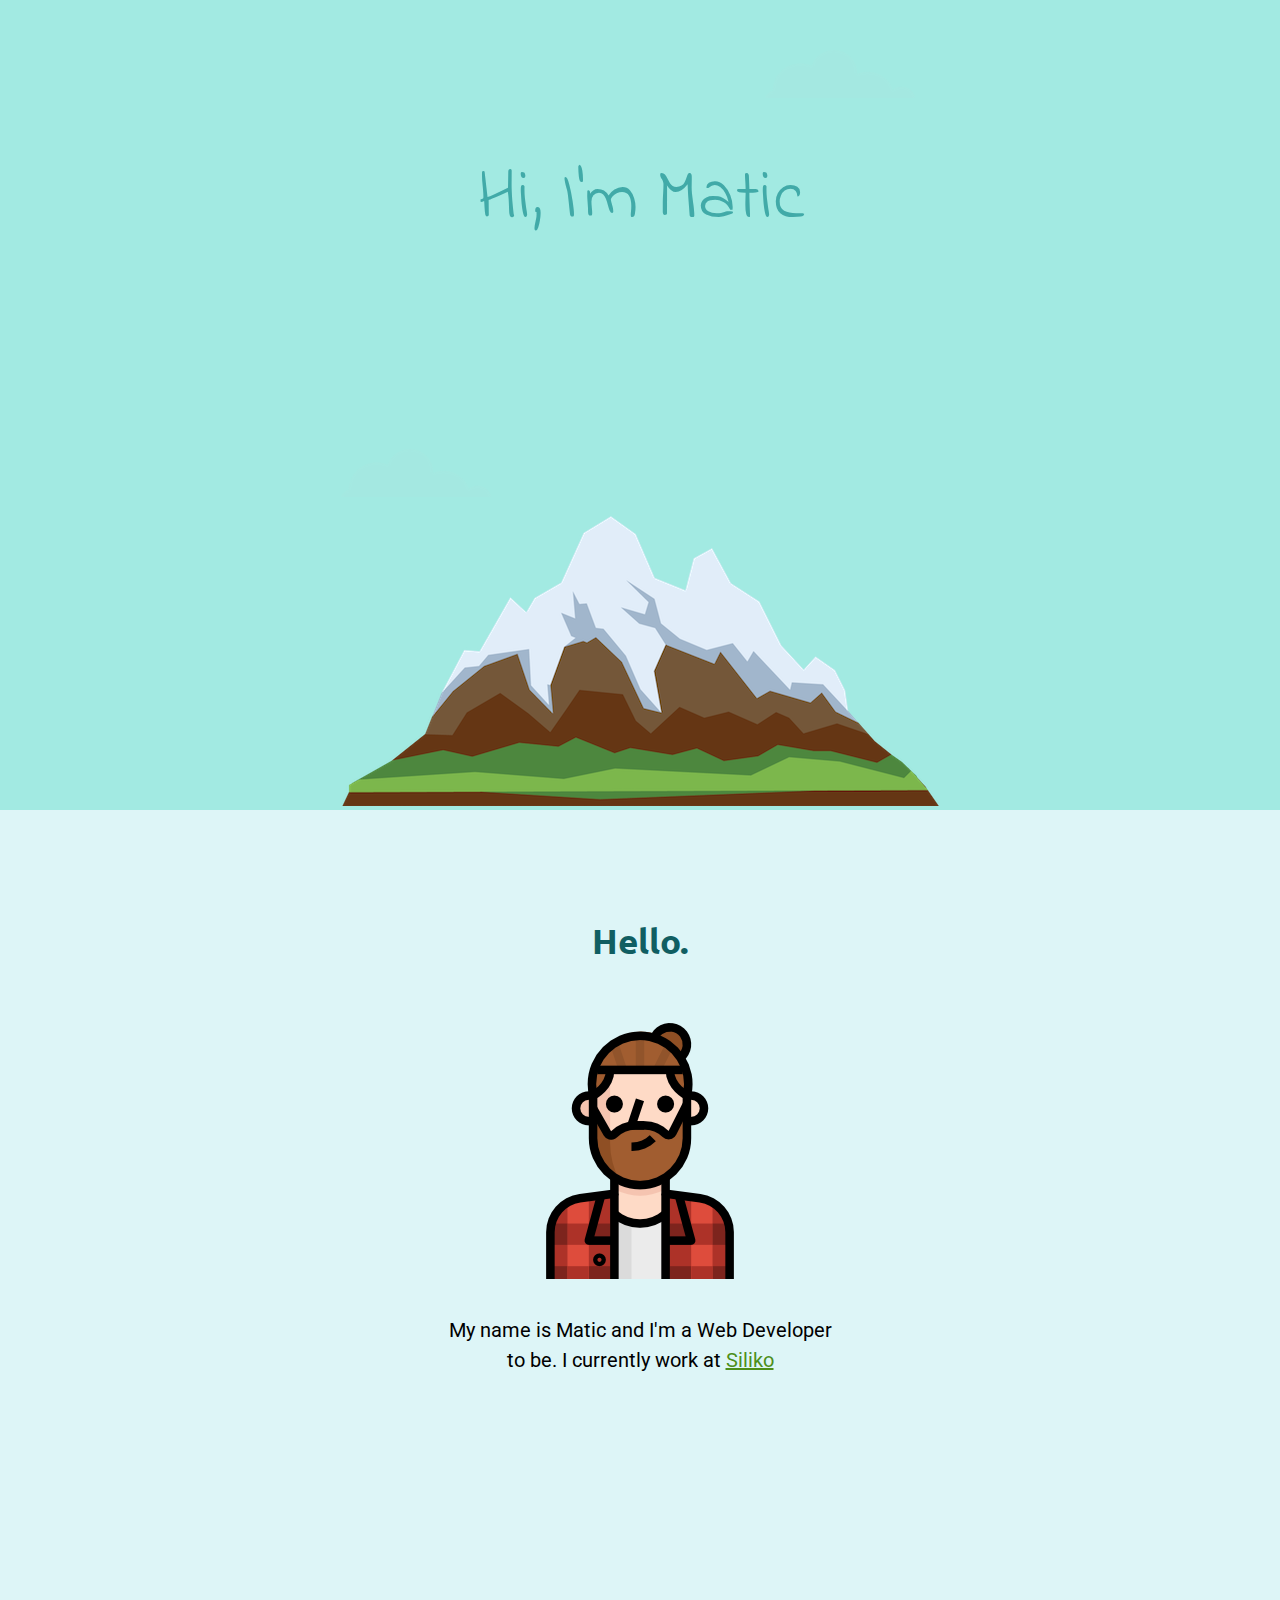
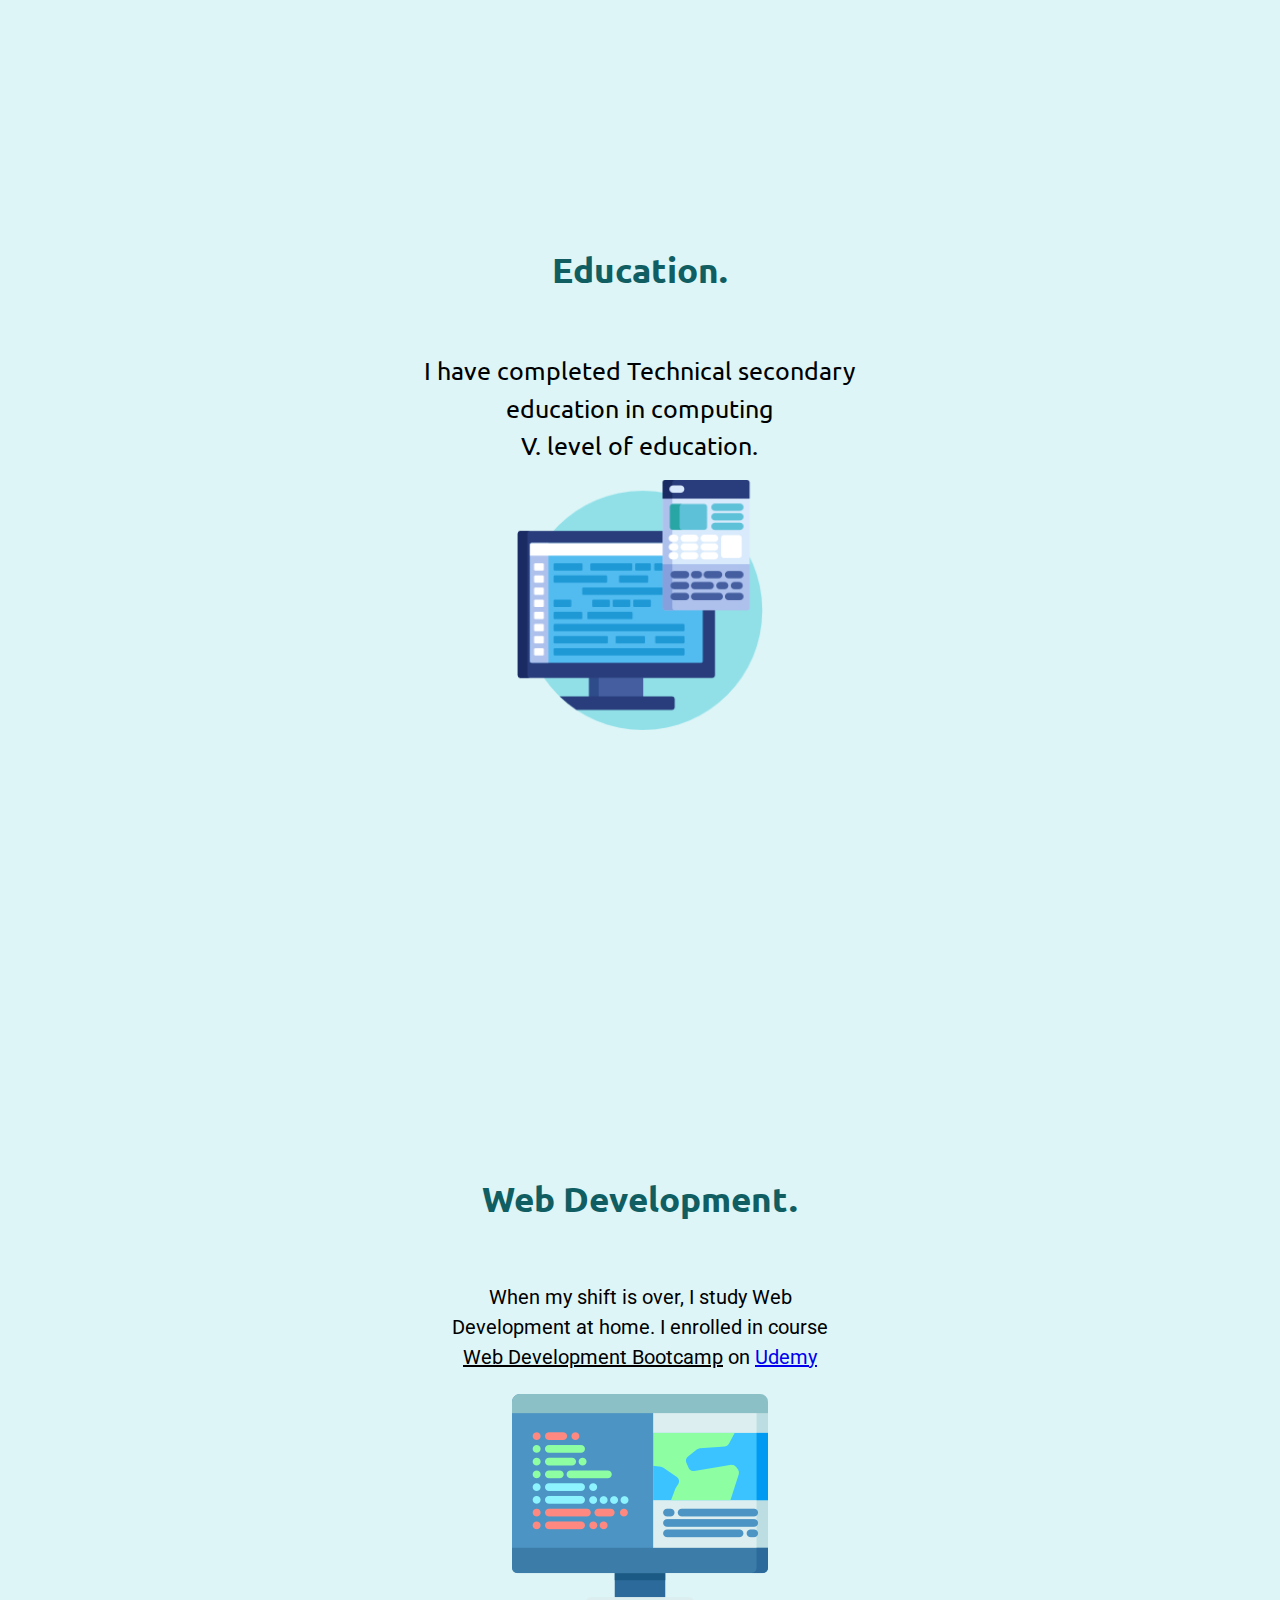
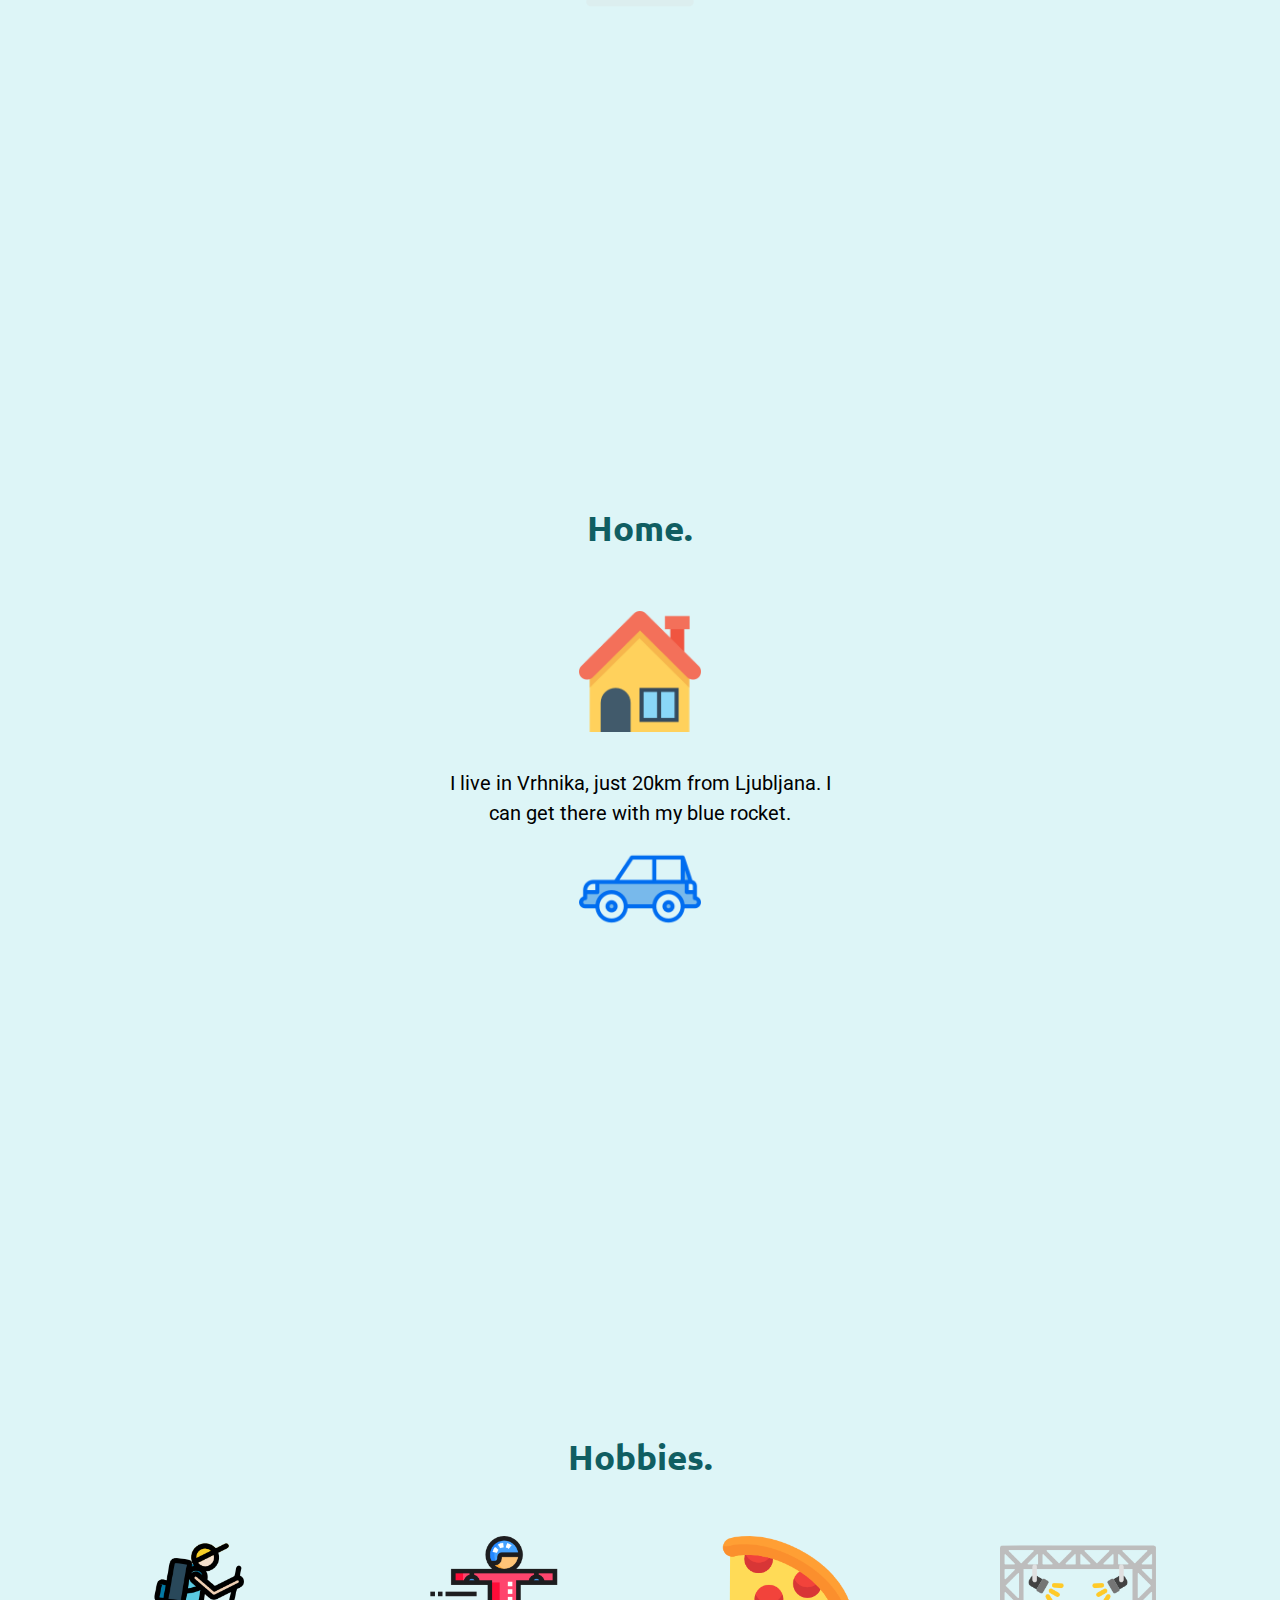
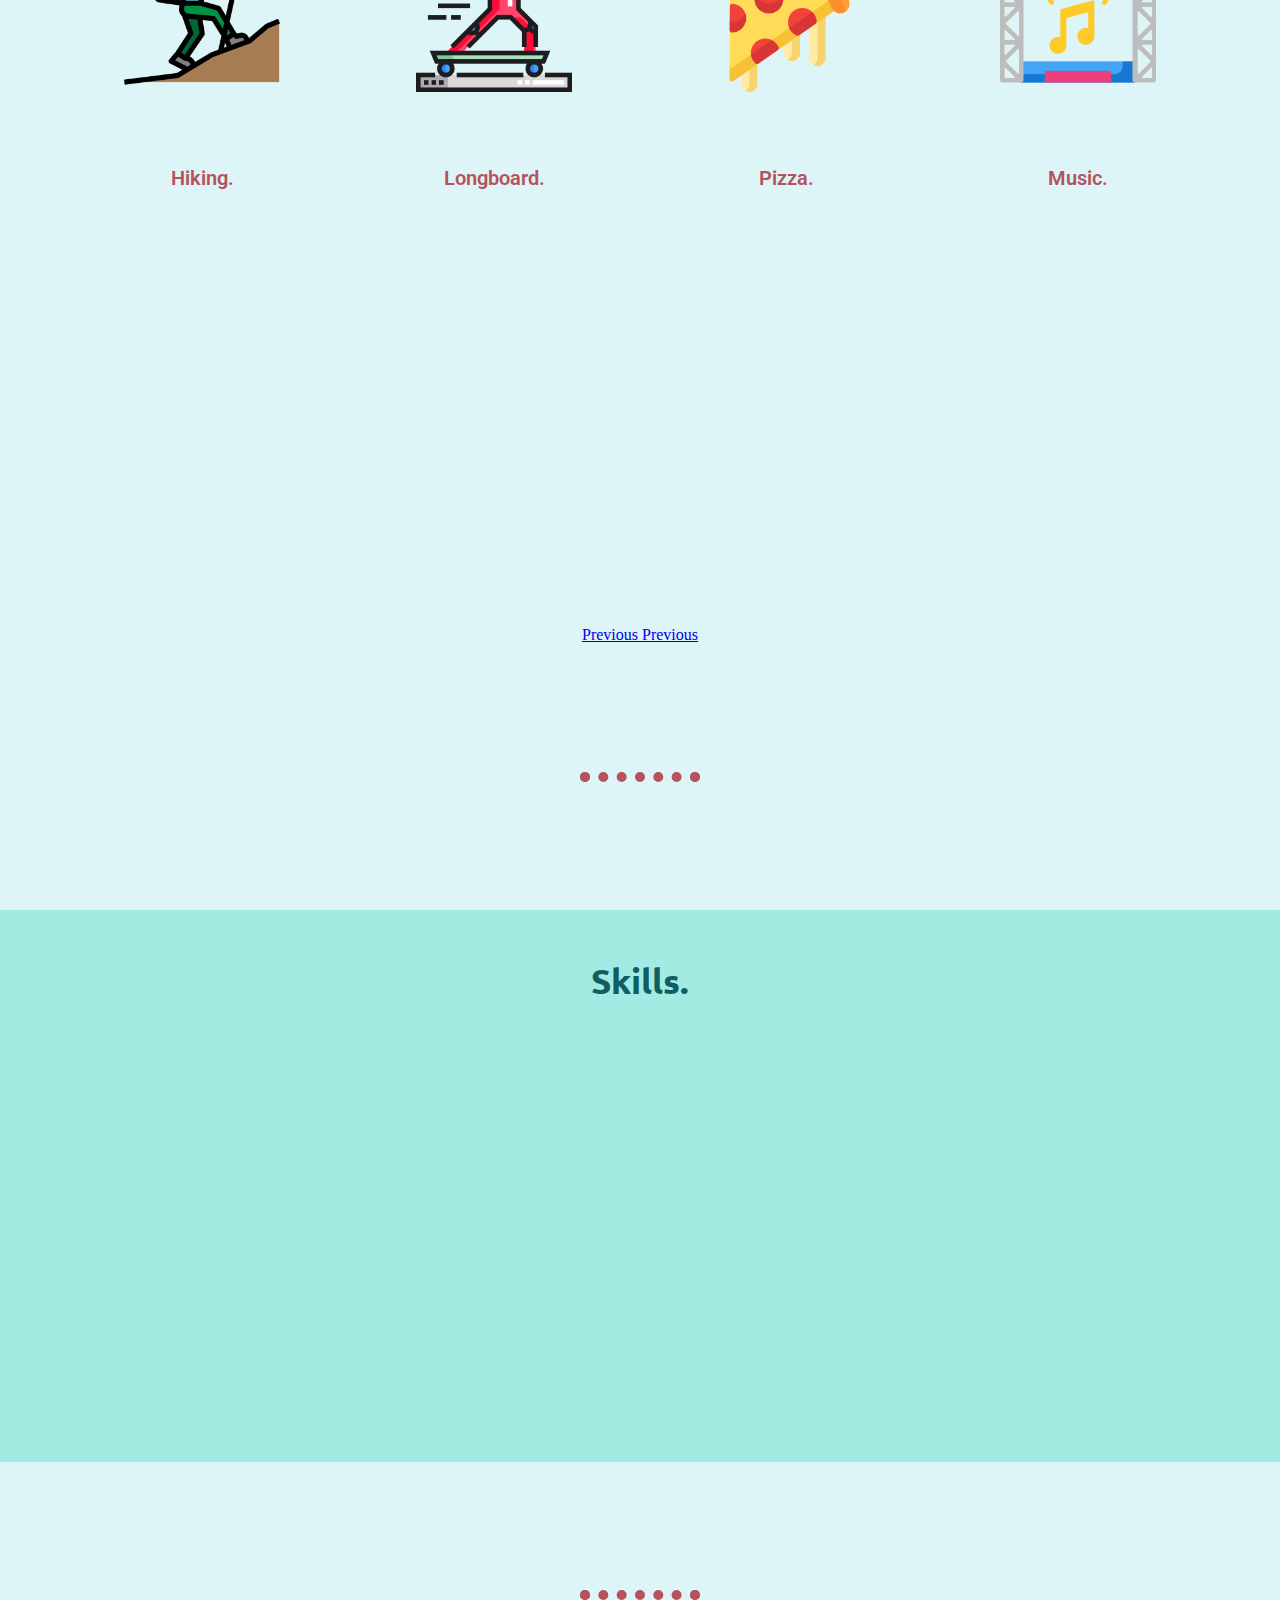
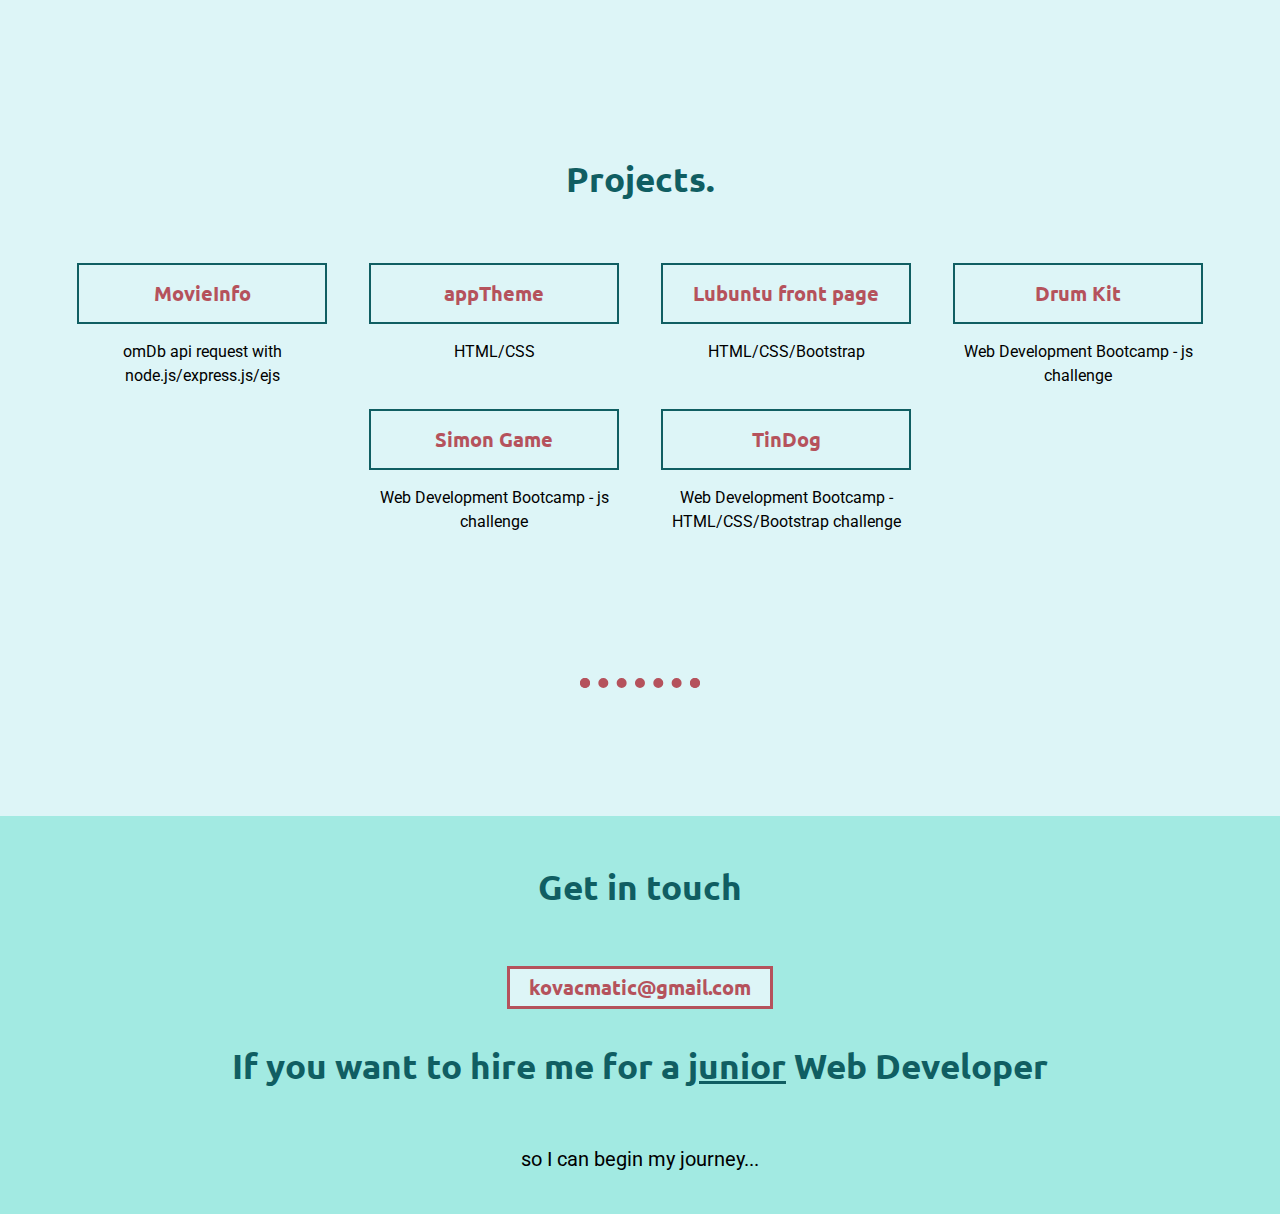
==== index.html @ 34297cb3 "cv portfolio commit 1" ====
<!DOCTYPE html>
<html lang="en" dir="ltr">

<head>
  <meta charset="utf-8">
  <title>Matic</title>
  <!-- BOOTSTRAP -->
  <link rel="stylesheet" href="https://stackpath.bootstrapcdn.com/bootstrap/4.2.1/css/bootstrap.min.css" integrity="sha384-GJzZqFGwb1QTTN6wy59ffF1BuGJpLSa9DkKMp0DgiMDm4iYMj70gZWKYbI706tWS" crossorigin="anonymous">

  <!-- GOOGLE FONTS -->
  <!-- <link href="https://fonts.googleapis.com/css?family=Indie+Flower|Roboto|Ubuntu" rel="stylesheet"> -->

  <link rel="stylesheet" href="css/flexboxgrid.css">
  <link rel="stylesheet" href="css/style.css">
</head>

<body>

  <!-- MAIN HEADER -->
  <header id="main-header">
    <div class="container ">
      <div class="row center-xs center-sm center-md center-lg">
        <div class="col-xs-12 col-sm-12 col-md-12 col-lg-12 ">
          <img id="cloud-top" class="img-fluid opacity" src="img/cloud.png" alt="cloud-img">
          <h1>Hi, I'm Matic</h1>
          <h2 class ="opacity">a web developer</h2>
          <p class ="opacity">to be...</p>
          <img id="cloud-bottom" class="img-fluid opacity" src="img/cloud.png" alt="cloud-img">
          <img id="mountain-img" class="img-fluid" src="img/mountain.png" alt="mountain-img">
        </div>
      </div>
    </div>
  </header>

  <!-- SECTION ABOUT -  -->
  <section id="about">
    <div class="p-0 container-fluid ">
      <div class="row center-xs center-sm center-md center-lg ">
        <div class="p-0 col-xs-12 col-sm-12 col-md-12 col-lg-12">

          <!-- ABOUT CAROUSEL -->
          <div id="about-carousel" class="carousel slide " data-ride="carousel" data-interval=0>

            <div id="about-hello"class="carousel-inner ">
              <div class=" carousel-item active ">
                <div class="d-block w-100 vh100">
                  <h2>Hello.</h2>
                  <img class="carousel-image-profile img-fluid" src="img/man.png" alt="">
                  <p class="">My name is Matic and I'm a Web Developer to be. I currently work at <span class="siliko-color">Siliko</span></p>
                </div>
              </div>

              <!-- EDUCATION CAROUSEL -->
              <div id="about-education" class="carousel-item ">
                <div class="d-block w-100 vh100">
                  <h2>Education.</h2>
                  <p>I have completed Technical secondary education in computing <br> V. level of education.</p>
                  <img src="img/web-programming.png" class="carousel-image img-fluid " alt="web-programing-img" />
                </div>
              </div>

              <!-- WEB DEVELOPMENT CAROUSEL -->
              <div id="about-web-development"class="carousel-item ">
                <div class="d-block w-100 vh100">
                  <h2>Web Development.</h2>
                  <p class="">When my shift is over,
                    I study Web Development at home. I enrolled in course <span class="w-dev">Web Development Bootcamp</span> on <a href="www.udemy.com">Udemy</a> </p>
                  <img src="img/about/coding.png " class="carousel-image img-fluid" alt="coding-img">
                </div>
              </div>

              <!-- WHERE I'M FROM CAROUSEL -->
              <div class=" carousel-item ">
                <div class="d-block w-100 vh100">
                  <h2>Home.</h2>
                  <img src="img/about/house.png" class="carousel-image img-fluid small-img" alt="house-img">
                  <p>I live in Vrhnika, just 20km from Ljubljana. I can get there with my blue rocket. </p>
                  <img src="img/about/car.png " class="carousel-image img-fluid small-img" alt="car-img">
                </div>
              </div>

              <!-- HOBBIES -->

              <div class=" carousel-item ">
                <div class="d-block w-100 vh100">
                  <div class="container">
                    <div class="row center-xs center-sm center-md center-lg">

                      <div class="col-xs-12 col-sm-12 col-md-12 col-lg-12">
                        <h2>Hobbies.</h2>
                      </div>

                      <!-- COL ITEM HIKING -->
                      <div class="col-xs-12 col-sm-12 col-md-3 col-lg-3">
                        <img src="img/about/adventurer.png" class="medium-img" alt="adventurer-img">
                        <h3>Hiking.</h3>
                      </div>

                      <!-- COL ITEM LONGBOARD -->
                      <div class="col-xs-12 col-sm-12 col-md-3 col-lg-3">
                        <img src="img/about/sport.png" class="medium-img" alt="sport-img">
                        <h3>Longboard.</h3>
                      </div>

                      <!-- COL ITEM PIZZA -->
                      <div class="col-xs-12 col-sm-12 col-md-3 col-lg-3">
                        <img src="img/about/pizza.png" class="medium-img" alt="pizza-img">
                        <h3>Pizza.</h3>
                      </div>

                      <!-- COL ITEM MUSIC -->
                      <div class="col-xs-12 col-sm-12 col-md-3 col-lg-3">
                        <img src="img/about/stage.png" class="medium-img" alt="stage-img">
                        <h3>Music.</h3>
                      </div>



                    </div>
                  </div>

                </div>
              </div>

            </div>
          </div>

          <!-- CAROUSEL ARROW BUTTONS -->
          <a class="carousel-control-prev" href="#about-carousel" role="button" data-slide="prev">
            <span class="carousel-control-prev-icon" aria-hidden="true"></span>
            <span class="sr-only">Previous</span>
          </a>

          <a class="carousel-control-next" href="#about-carousel" role="button" data-slide="next">
            <span class="carousel-control-next-icon" aria-hidden="true"></span>
            <span class="sr-only">Previous</span>
          </a>

        </div>
      </div>
    </div>
    </div>
  </section>
  <hr />

  <!-- SKILLS SECTION -->
  <section id="skills" class="baby-blue">
    <div class="container">
      <div class="row center-xs center-sm center-md center-lg middle-xs middle-md middle-lg">
        <div class="col-xs-12 col-sm-12 col-md-12 col-lg-12">
          <h2>Skills.</h2>
          <p class="opacity">I'm learning to code over the internet. I enrolled in a
            The Complete 2019 Web Development Bootcamp by Angela Yu and these are my junior skills
          </p>
        </div>

        <!-- SKILLS PRESENTED WITH IMAGES -->
        <div class="p-t5 skills-border col-xs-12 col-sm-6 col-md-3 col-lg-3">
          <img id="html-img" class="img-fluid skills-image opacity" src="img/html-5.png" alt="html-5-img">
        </div>

        <div class="p-t5 col-xs-12 col-sm-6 col-md-3 col-lg-3">
          <img id="css-img" class="img-fluid skills-image opacity" src="img/css.png" alt="css-img">
        </div>

        <div class="p-t5 col-xs-12 col-sm-6 col-md-3 col-lg-3">
          <img id="js-img" class="img-fluid skills-image opacity" src="img/js.png" alt="bootstrap-img">
        </div>

        <div class="p-t5 col-xs-12 col-sm-6 col-md-3 col-lg-3">
          <img id="nodejs-img" class="img-fluid skills-image opacity" src="img/nodeJs.png" alt="nodeJs-img">
        </div>

      </div>
    </div>
  </section>
  <hr />

  <!-- SECTION PROJECTS -list of all my current projects-->
  <section id="projects">
    <div class="container">
      <div class="row center-xs center-sm center-md center-lg">
        <div class="col-xs-12 col-sm-12 col-md-12 col-lg-12">
          <h2>Projects.</h2>
        </div>

        <!-- PROJECT 1 -->
        <div class="project-a col-xs-12 col-sm-6 col-md-3 col-lg-3">
          <a href="https://murmuring-headland-51364.herokuapp.com" target="_blank">MovieInfo</a>
          <p>
            omDb api request with node.js/express.js/ejs</p>
        </div>

        <!-- PROJECT 2 -->
        <div class="project-a col-xs-12 col-sm-6 col-md-3 col-lg-3">
          <a href="projects/appTheme/index.html" target="_blank">appTheme</a>
          <p>HTML/CSS</p>
        </div>

        <!-- PROJECT 3 -->
        <div class="project-a col-xs-12 col-sm-6 col-md-3 col-lg-3">
          <a href="projects/lubuntu-website/index.html" target="_blank">Lubuntu front page</a>
          <p>HTML/CSS/Bootstrap</p>
        </div>

        <!-- PROJECT 4 -->
        <div class="project-a col-xs-12 col-sm-6 col-md-3 col-lg-3">
          <a href="projects/DrumKit/index.html" target="_blank">Drum Kit</a>
          <p>Web Development Bootcamp - js challenge</p>
        </div>

        <!-- PROJECT 5 -->
        <div class="project-a col-xs-12 col-sm-6 col-md-3 col-lg-3">
          <a href="projects/SimonGame/index.html" target="_blank">Simon Game</a>
          <p>Web Development Bootcamp - js challenge</p>
        </div>

        <!-- PROJECT 6 -->
        <div class="project-a col-xs-12 col-sm-6 col-md-3 col-lg-3">
          <a href="projects/TinDog/index.html" target="_blank">TinDog</a>
          <p>Web Development Bootcamp - HTML/CSS/Bootstrap challenge</p>
        </div>

      </div>
    </div>
  </section>
  <hr>

  <!-- CONTACT SECTION - email@adress button -->
  <section id="contact" class="baby-blue">
    <div class="container">
      <div class="row center-xs center-sm center-md center-lg">
        <div class="col-xs-12 col-sm-12 col-md-12 col-lg-12">
          <h2>Get in touch</h2>
          <a href="mailto:kovacmatic@gmail.com" target="_top">kovacmatic@gmail.com</a>
          <h3>If you want to hire me for a <span> junior</span> Web Developer</h3>
          <p> so I can begin my journey...</p>
        </div>
      </div>
    </div>
  </section>

  <!-- BOOTSTRAP SCRIPTS -->
  <script src="https://code.jquery.com/jquery-3.3.1.slim.min.js" integrity="sha384-q8i/X+965DzO0rT7abK41JStQIAqVgRVzpbzo5smXKp4YfRvH+8abtTE1Pi6jizo" crossorigin="anonymous"></script>
  <script src="https://cdnjs.cloudflare.com/ajax/libs/popper.js/1.14.6/umd/popper.min.js" integrity="sha384-wHAiFfRlMFy6i5SRaxvfOCifBUQy1xHdJ/yoi7FRNXMRBu5WHdZYu1hA6ZOblgut" crossorigin="anonymous"></script>
  <script src="https://stackpath.bootstrapcdn.com/bootstrap/4.2.1/js/bootstrap.min.js" integrity="sha384-B0UglyR+jN6CkvvICOB2joaf5I4l3gm9GU6Hc1og6Ls7i6U/mkkaduKaBhlAXv9k" crossorigin="anonymous"></script>

  <script src="https://cdnjs.cloudflare.com/ajax/libs/jquery/3.3.1/jquery.min.js"></script>
  <script src="js/script.js"></script>
</body>

</html>
---- css/flexboxgrid.css ----
/* Uncomment and set these variables to customize the grid. */

.container-fluid {
  margin-right: auto;
  margin-left: auto;
  padding-right: 2rem;
  padding-left: 2rem;
}

.row {
  box-sizing: border-box;
  display: -ms-flexbox;
  display: -webkit-box;
  display: flex;
  -ms-flex: 0 1 auto;
  -webkit-box-flex: 0;
  flex: 0 1 auto;
  -ms-flex-direction: row;
  -webkit-box-orient: horizontal;
  -webkit-box-direction: normal;
  flex-direction: row;
  -ms-flex-wrap: wrap;
  flex-wrap: wrap;
  margin-right: -1rem;
  margin-left: -1rem;
}

.row.reverse {
  -ms-flex-direction: row-reverse;
  -webkit-box-orient: horizontal;
  -webkit-box-direction: reverse;
  flex-direction: row-reverse;
}

.col.reverse {
  -ms-flex-direction: column-reverse;
  -webkit-box-orient: vertical;
  -webkit-box-direction: reverse;
  flex-direction: column-reverse;
}

.col-xs,
.col-xs-1,
.col-xs-2,
.col-xs-3,
.col-xs-4,
.col-xs-5,
.col-xs-6,
.col-xs-7,
.col-xs-8,
.col-xs-9,
.col-xs-10,
.col-xs-11,
.col-xs-12 {
  box-sizing: border-box;
  -ms-flex: 0 0 auto;
  -webkit-box-flex: 0;
  flex: 0 0 auto;
  padding-right: 1rem;
  padding-left: 1rem;
}

.col-xs {
  -webkit-flex-grow: 1;
  -ms-flex-positive: 1;
  -webkit-box-flex: 1;
  flex-grow: 1;
  -ms-flex-preferred-size: 0;
  flex-basis: 0;
  max-width: 100%;
}

.col-xs-1 {
  -ms-flex-preferred-size: 8.333%;
  flex-basis: 8.333%;
  max-width: 8.333%;
}

.col-xs-2 {
  -ms-flex-preferred-size: 16.667%;
  flex-basis: 16.667%;
  max-width: 16.667%;
}

.col-xs-3 {
  -ms-flex-preferred-size: 25%;
  flex-basis: 25%;
  max-width: 25%;
}

.col-xs-4 {
  -ms-flex-preferred-size: 33.333%;
  flex-basis: 33.333%;
  max-width: 33.333%;
}

.col-xs-5 {
  -ms-flex-preferred-size: 41.667%;
  flex-basis: 41.667%;
  max-width: 41.667%;
}

.col-xs-6 {
  -ms-flex-preferred-size: 50%;
  flex-basis: 50%;
  max-width: 50%;
}

.col-xs-7 {
  -ms-flex-preferred-size: 58.333%;
  flex-basis: 58.333%;
  max-width: 58.333%;
}

.col-xs-8 {
  -ms-flex-preferred-size: 66.667%;
  flex-basis: 66.667%;
  max-width: 66.667%;
}

.col-xs-9 {
  -ms-flex-preferred-size: 75%;
  flex-basis: 75%;
  max-width: 75%;
}

.col-xs-10 {
  -ms-flex-preferred-size: 83.333%;
  flex-basis: 83.333%;
  max-width: 83.333%;
}

.col-xs-11 {
  -ms-flex-preferred-size: 91.667%;
  flex-basis: 91.667%;
  max-width: 91.667%;
}

.col-xs-12 {
  -ms-flex-preferred-size: 100%;
  flex-basis: 100%;
  max-width: 100%;
}

.col-xs-offset-1 {
  margin-left: 8.333%;
}

.col-xs-offset-2 {
  margin-left: 16.667%;
}

.col-xs-offset-3 {
  margin-left: 25%;
}

.col-xs-offset-4 {
  margin-left: 33.333%;
}

.col-xs-offset-5 {
  margin-left: 41.667%;
}

.col-xs-offset-6 {
  margin-left: 50%;
}

.col-xs-offset-7 {
  margin-left: 58.333%;
}

.col-xs-offset-8 {
  margin-left: 66.667%;
}

.col-xs-offset-9 {
  margin-left: 75%;
}

.col-xs-offset-10 {
  margin-left: 83.333%;
}

.col-xs-offset-11 {
  margin-left: 91.667%;
}

.start-xs {
  -ms-flex-pack: start;
  -webkit-box-pack: start;
  justify-content: flex-start;
  text-align: start;
}

.center-xs {
  -ms-flex-pack: center;
  -webkit-box-pack: center;
  justify-content: center;
  text-align: center;
}

.end-xs {
  -ms-flex-pack: end;
  -webkit-box-pack: end;
  justify-content: flex-end;
  text-align: end;
}

.top-xs {
  -ms-flex-align: start;
  -webkit-box-align: start;
  align-items: flex-start;
}

.middle-xs {
  -ms-flex-align: center;
  -webkit-box-align: center;
  align-items: center;
}

.bottom-xs {
  -ms-flex-align: end;
  -webkit-box-align: end;
  align-items: flex-end;
}

.around-xs {
  -ms-flex-pack: distribute;
  justify-content: space-around;
}

.between-xs {
  -ms-flex-pack: justify;
  -webkit-box-pack: justify;
  justify-content: space-between;
}

.first-xs {
  -ms-flex-order: -1;
  -webkit-box-ordinal-group: 0;
  order: -1;
}

.last-xs {
  -ms-flex-order: 1;
  -webkit-box-ordinal-group: 2;
  order: 1;
}

@media only screen and (min-width: 48em) {
  .container {
    width: 46rem;
  }

  .col-sm,
  .col-sm-1,
  .col-sm-2,
  .col-sm-3,
  .col-sm-4,
  .col-sm-5,
  .col-sm-6,
  .col-sm-7,
  .col-sm-8,
  .col-sm-9,
  .col-sm-10,
  .col-sm-11,
  .col-sm-12 {
    box-sizing: border-box;
    -ms-flex: 0 0 auto;
    -webkit-box-flex: 0;
    flex: 0 0 auto;
    padding-right: 1rem;
    padding-left: 1rem;
  }

  .col-sm {
    -webkit-flex-grow: 1;
    -ms-flex-positive: 1;
    -webkit-box-flex: 1;
    flex-grow: 1;
    -ms-flex-preferred-size: 0;
    flex-basis: 0;
    max-width: 100%;
  }

  .col-sm-1 {
    -ms-flex-preferred-size: 8.333%;
    flex-basis: 8.333%;
    max-width: 8.333%;
  }

  .col-sm-2 {
    -ms-flex-preferred-size: 16.667%;
    flex-basis: 16.667%;
    max-width: 16.667%;
  }

  .col-sm-3 {
    -ms-flex-preferred-size: 25%;
    flex-basis: 25%;
    max-width: 25%;
  }

  .col-sm-4 {
    -ms-flex-preferred-size: 33.333%;
    flex-basis: 33.333%;
    max-width: 33.333%;
  }

  .col-sm-5 {
    -ms-flex-preferred-size: 41.667%;
    flex-basis: 41.667%;
    max-width: 41.667%;
  }

  .col-sm-6 {
    -ms-flex-preferred-size: 50%;
    flex-basis: 50%;
    max-width: 50%;
  }

  .col-sm-7 {
    -ms-flex-preferred-size: 58.333%;
    flex-basis: 58.333%;
    max-width: 58.333%;
  }

  .col-sm-8 {
    -ms-flex-preferred-size: 66.667%;
    flex-basis: 66.667%;
    max-width: 66.667%;
  }

  .col-sm-9 {
    -ms-flex-preferred-size: 75%;
    flex-basis: 75%;
    max-width: 75%;
  }

  .col-sm-10 {
    -ms-flex-preferred-size: 83.333%;
    flex-basis: 83.333%;
    max-width: 83.333%;
  }

  .col-sm-11 {
    -ms-flex-preferred-size: 91.667%;
    flex-basis: 91.667%;
    max-width: 91.667%;
  }

  .col-sm-12 {
    -ms-flex-preferred-size: 100%;
    flex-basis: 100%;
    max-width: 100%;
  }

  .col-sm-offset-1 {
    margin-left: 8.333%;
  }

  .col-sm-offset-2 {
    margin-left: 16.667%;
  }

  .col-sm-offset-3 {
    margin-left: 25%;
  }

  .col-sm-offset-4 {
    margin-left: 33.333%;
  }

  .col-sm-offset-5 {
    margin-left: 41.667%;
  }

  .col-sm-offset-6 {
    margin-left: 50%;
  }

  .col-sm-offset-7 {
    margin-left: 58.333%;
  }

  .col-sm-offset-8 {
    margin-left: 66.667%;
  }

  .col-sm-offset-9 {
    margin-left: 75%;
  }

  .col-sm-offset-10 {
    margin-left: 83.333%;
  }

  .col-sm-offset-11 {
    margin-left: 91.667%;
  }

  .start-sm {
    -ms-flex-pack: start;
    -webkit-box-pack: start;
    justify-content: flex-start;
    text-align: start;
  }

  .center-sm {
    -ms-flex-pack: center;
    -webkit-box-pack: center;
    justify-content: center;
    text-align: center;
  }

  .end-sm {
    -ms-flex-pack: end;
    -webkit-box-pack: end;
    justify-content: flex-end;
    text-align: end;
  }

  .top-sm {
    -ms-flex-align: start;
    -webkit-box-align: start;
    align-items: flex-start;
  }

  .middle-sm {
    -ms-flex-align: center;
    -webkit-box-align: center;
    align-items: center;
  }

  .bottom-sm {
    -ms-flex-align: end;
    -webkit-box-align: end;
    align-items: flex-end;
  }

  .around-sm {
    -ms-flex-pack: distribute;
    justify-content: space-around;
  }

  .between-sm {
    -ms-flex-pack: justify;
    -webkit-box-pack: justify;
    justify-content: space-between;
  }

  .first-sm {
    -ms-flex-order: -1;
    -webkit-box-ordinal-group: 0;
    order: -1;
  }

  .last-sm {
    -ms-flex-order: 1;
    -webkit-box-ordinal-group: 2;
    order: 1;
  }
}

@media only screen and (min-width: 62em) {
  .container {
    width: 61rem;
  }

  .col-md,
  .col-md-1,
  .col-md-2,
  .col-md-3,
  .col-md-4,
  .col-md-5,
  .col-md-6,
  .col-md-7,
  .col-md-8,
  .col-md-9,
  .col-md-10,
  .col-md-11,
  .col-md-12 {
    box-sizing: border-box;
    -ms-flex: 0 0 auto;
    -webkit-box-flex: 0;
    flex: 0 0 auto;
    padding-right: 1rem;
    padding-left: 1rem;
  }

  .col-md {
    -webkit-flex-grow: 1;
    -ms-flex-positive: 1;
    -webkit-box-flex: 1;
    flex-grow: 1;
    -ms-flex-preferred-size: 0;
    flex-basis: 0;
    max-width: 100%;
  }

  .col-md-1 {
    -ms-flex-preferred-size: 8.333%;
    flex-basis: 8.333%;
    max-width: 8.333%;
  }

  .col-md-2 {
    -ms-flex-preferred-size: 16.667%;
    flex-basis: 16.667%;
    max-width: 16.667%;
  }

  .col-md-3 {
    -ms-flex-preferred-size: 25%;
    flex-basis: 25%;
    max-width: 25%;
  }

  .col-md-4 {
    -ms-flex-preferred-size: 33.333%;
    flex-basis: 33.333%;
    max-width: 33.333%;
  }

  .col-md-5 {
    -ms-flex-preferred-size: 41.667%;
    flex-basis: 41.667%;
    max-width: 41.667%;
  }

  .col-md-6 {
    -ms-flex-preferred-size: 50%;
    flex-basis: 50%;
    max-width: 50%;
  }

  .col-md-7 {
    -ms-flex-preferred-size: 58.333%;
    flex-basis: 58.333%;
    max-width: 58.333%;
  }

  .col-md-8 {
    -ms-flex-preferred-size: 66.667%;
    flex-basis: 66.667%;
    max-width: 66.667%;
  }

  .col-md-9 {
    -ms-flex-preferred-size: 75%;
    flex-basis: 75%;
    max-width: 75%;
  }

  .col-md-10 {
    -ms-flex-preferred-size: 83.333%;
    flex-basis: 83.333%;
    max-width: 83.333%;
  }

  .col-md-11 {
    -ms-flex-preferred-size: 91.667%;
    flex-basis: 91.667%;
    max-width: 91.667%;
  }

  .col-md-12 {
    -ms-flex-preferred-size: 100%;
    flex-basis: 100%;
    max-width: 100%;
  }

  .col-md-offset-1 {
    margin-left: 8.333%;
  }

  .col-md-offset-2 {
    margin-left: 16.667%;
  }

  .col-md-offset-3 {
    margin-left: 25%;
  }

  .col-md-offset-4 {
    margin-left: 33.333%;
  }

  .col-md-offset-5 {
    margin-left: 41.667%;
  }

  .col-md-offset-6 {
    margin-left: 50%;
  }

  .col-md-offset-7 {
    margin-left: 58.333%;
  }

  .col-md-offset-8 {
    margin-left: 66.667%;
  }

  .col-md-offset-9 {
    margin-left: 75%;
  }

  .col-md-offset-10 {
    margin-left: 83.333%;
  }

  .col-md-offset-11 {
    margin-left: 91.667%;
  }

  .start-md {
    -ms-flex-pack: start;
    -webkit-box-pack: start;
    justify-content: flex-start;
    text-align: start;
  }

  .center-md {
    -ms-flex-pack: center;
    -webkit-box-pack: center;
    justify-content: center;
    text-align: center;
  }

  .end-md {
    -ms-flex-pack: end;
    -webkit-box-pack: end;
    justify-content: flex-end;
    text-align: end;
  }

  .top-md {
    -ms-flex-align: start;
    -webkit-box-align: start;
    align-items: flex-start;
  }

  .middle-md {
    -ms-flex-align: center;
    -webkit-box-align: center;
    align-items: center;
  }

  .bottom-md {
    -ms-flex-align: end;
    -webkit-box-align: end;
    align-items: flex-end;
  }

  .around-md {
    -ms-flex-pack: distribute;
    justify-content: space-around;
  }

  .between-md {
    -ms-flex-pack: justify;
    -webkit-box-pack: justify;
    justify-content: space-between;
  }

  .first-md {
    -ms-flex-order: -1;
    -webkit-box-ordinal-group: 0;
    order: -1;
  }

  .last-md {
    -ms-flex-order: 1;
    -webkit-box-ordinal-group: 2;
    order: 1;
  }
}

@media only screen and (min-width: 75em) {
  .container {
    width: 71rem;
  }

  .col-lg,
  .col-lg-1,
  .col-lg-2,
  .col-lg-3,
  .col-lg-4,
  .col-lg-5,
  .col-lg-6,
  .col-lg-7,
  .col-lg-8,
  .col-lg-9,
  .col-lg-10,
  .col-lg-11,
  .col-lg-12 {
    box-sizing: border-box;
    -ms-flex: 0 0 auto;
    -webkit-box-flex: 0;
    flex: 0 0 auto;
    padding-right: 1rem;
    padding-left: 1rem;
  }

  .col-lg {
    -webkit-flex-grow: 1;
    -ms-flex-positive: 1;
    -webkit-box-flex: 1;
    flex-grow: 1;
    -ms-flex-preferred-size: 0;
    flex-basis: 0;
    max-width: 100%;
  }

  .col-lg-1 {
    -ms-flex-preferred-size: 8.333%;
    flex-basis: 8.333%;
    max-width: 8.333%;
  }

  .col-lg-2 {
    -ms-flex-preferred-size: 16.667%;
    flex-basis: 16.667%;
    max-width: 16.667%;
  }

  .col-lg-3 {
    -ms-flex-preferred-size: 25%;
    flex-basis: 25%;
    max-width: 25%;
  }

  .col-lg-4 {
    -ms-flex-preferred-size: 33.333%;
    flex-basis: 33.333%;
    max-width: 33.333%;
  }

  .col-lg-5 {
    -ms-flex-preferred-size: 41.667%;
    flex-basis: 41.667%;
    max-width: 41.667%;
  }

  .col-lg-6 {
    -ms-flex-preferred-size: 50%;
    flex-basis: 50%;
    max-width: 50%;
  }

  .col-lg-7 {
    -ms-flex-preferred-size: 58.333%;
    flex-basis: 58.333%;
    max-width: 58.333%;
  }

  .col-lg-8 {
    -ms-flex-preferred-size: 66.667%;
    flex-basis: 66.667%;
    max-width: 66.667%;
  }

  .col-lg-9 {
    -ms-flex-preferred-size: 75%;
    flex-basis: 75%;
    max-width: 75%;
  }

  .col-lg-10 {
    -ms-flex-preferred-size: 83.333%;
    flex-basis: 83.333%;
    max-width: 83.333%;
  }

  .col-lg-11 {
    -ms-flex-preferred-size: 91.667%;
    flex-basis: 91.667%;
    max-width: 91.667%;
  }

  .col-lg-12 {
    -ms-flex-preferred-size: 100%;
    flex-basis: 100%;
    max-width: 100%;
  }

  .col-lg-offset-1 {
    margin-left: 8.333%;
  }

  .col-lg-offset-2 {
    margin-left: 16.667%;
  }

  .col-lg-offset-3 {
    margin-left: 25%;
  }

  .col-lg-offset-4 {
    margin-left: 33.333%;
  }

  .col-lg-offset-5 {
    margin-left: 41.667%;
  }

  .col-lg-offset-6 {
    margin-left: 50%;
  }

  .col-lg-offset-7 {
    margin-left: 58.333%;
  }

  .col-lg-offset-8 {
    margin-left: 66.667%;
  }

  .col-lg-offset-9 {
    margin-left: 75%;
  }

  .col-lg-offset-10 {
    margin-left: 83.333%;
  }

  .col-lg-offset-11 {
    margin-left: 91.667%;
  }

  .start-lg {
    -ms-flex-pack: start;
    -webkit-box-pack: start;
    justify-content: flex-start;
    text-align: start;
  }

  .center-lg {
    -ms-flex-pack: center;
    -webkit-box-pack: center;
    justify-content: center;
    text-align: center;
  }

  .end-lg {
    -ms-flex-pack: end;
    -webkit-box-pack: end;
    justify-content: flex-end;
    text-align: end;
  }

  .top-lg {
    -ms-flex-align: start;
    -webkit-box-align: start;
    align-items: flex-start;
  }

  .middle-lg {
    -ms-flex-align: center;
    -webkit-box-align: center;
    align-items: center;
  }

  .bottom-lg {
    -ms-flex-align: end;
    -webkit-box-align: end;
    align-items: flex-end;
  }

  .around-lg {
    -ms-flex-pack: distribute;
    justify-content: space-around;
  }

  .between-lg {
    -ms-flex-pack: justify;
    -webkit-box-pack: justify;
    justify-content: space-between;
  }

  .first-lg {
    -ms-flex-order: -1;
    -webkit-box-ordinal-group: 0;
    order: -1;
  }

  .last-lg {
    -ms-flex-order: 1;
    -webkit-box-ordinal-group: 2;
    order: 1;
  }
}
---- css/style.css ----
@import url(https://fonts.googleapis.com/css?family=Indie+Flower|Roboto|Ubuntu);

body{
  margin: 0;
  padding: 0;
  background-color: #ddf5f7;
}

.opacity{
  opacity: 0;
}


#skills, #contact{
  padding: 20px 0;
}
.both{clear:both;}
.f-right{float:right;}

.container{
  margin: auto;
}

.light-blue{
  background-color: #ddf5f7;
}
.baby-blue{
  background-color: #a2eae2;
}
h1{
  font-size: 70px;
  color: #41aaa8;
  font-family: 'Indie Flower', cursive;
  font-weight: 500;
}

h2, h3, h4{
  font-family: 'Ubuntu', sans-serif;
  color: #105e62;
  font-size: 35px;
  margin-bottom: 5%;
  font-weight: 600;
}

#about h3{
  font-family: 'Roboto', sans-serif;
  font-size: 20px;
  color: #b5525c;
}

p{
  font-size: 20px;
  font-family: 'Roboto', sans-serif;
  line-height: 1.5;
}

span{
  text-decoration: underline;
}

.siliko-color{
  color: #4d8f1a;
}
hr{
  border: 10px dotted #b5525c;
  border-bottom: none;
  width: 100px;
  margin-top: 10%;
    margin-bottom: 10%;
}
.p-t5{
  padding-top: 5%;
}

/* MAIN HEADER */
#main-header{
  background-color: #a2eae2;
}

#cloud-top, #cloud-bottom, #mountain-img{

}

#cloud-top{
  margin-top: 50px;
  position: relative;
  left: 200px;
}

#cloud-bottom{
  position: absolute;
}


/* SECTION ABOUT */
#about p{
  width: 400px;
  margin: 0 auto;
}

.about-hobbies{
  background-color: black;
}
/* ABOUT CAROUSEL */
.vh100{
  height: 100vh;
}
.carousel-item h2{
  padding-top: 5rem;
}
#about-carousel{margin: 0;}

img.carousel-image, img.carousel-image-profile{
  margin-bottom: 2rem;
}

.carousel-control-prev-icon {
 background-image: url("data:image/svg+xml;charset=utf8,%3Csvg xmlns='http://www.w3.org/2000/svg' fill='%23000' viewBox='0 0 8 8'%3E%3Cpath d='M5.25 0l-4 4 4 4 1.5-1.5-2.5-2.5 2.5-2.5-1.5-1.5z'/%3E%3C/svg%3E") !important;
 height: 50px;
 width: 50px;
}

.carousel-control-next-icon {
  background-image: url("data:image/svg+xml;charset=utf8,%3Csvg xmlns='http://www.w3.org/2000/svg' fill='%23000' viewBox='0 0 8 8'%3E%3Cpath d='M2.75 0l-1.5 1.5 2.5 2.5-2.5 2.5 1.5 1.5 4-4-4-4z'/%3E%3C/svg%3E") !important;
  height: 50px;
  width: 50px;
}

#about-education .carousel-image{
  width: 250px;
  height: auto;
  margin-top: 15px;
  margin-bottom: 0;
}

#about-education p{
  font-size: 25px;
  width: 40%;
    font-family: 'Ubuntu', sans-serif;
}

.small-img{
  width: 10%;
}
.medium-img{
  width: 60%;
  margin-bottom: 50px;
}
 .text-box{
  position: absolute;
  left: 50%;
  top: 20%;
}

.text-box p{
  font-size: 26px;
}
/* SECTION SKILLS */

#skills p{
  width: 400px;
  margin: 0 auto;
}

#skills img{
  width: 200px;
  height: auto;
}




/* SECTION PROJECTS */

.project-a a{
  padding: 15px;
  margin: 5px;
  font-family: 'Ubuntu', sans-serif;
  border: solid 2px #105e62;

    text-decoration: none;
    font-size: 20px;
    font-weight: 600;
    color: #b5525c;
    display: block;
}

.project-a a:hover{
  color: #105e62;
  cursor: pointer;
  border: dotted 2px #105e62;
}

.project-a p{
  font-size: 16px;
}

/* SECTION CONTACT */
#contact a{
  text-decoration: none;
  font-family: 'Ubuntu', sans-serif;
  font-weight: 600;
  font-size: 20px;
  display: block;
  border: 3px solid #b5525c;

  background-color: #ddf5f7;
  color: #b5525c;

  width: 250px;

  margin: 20px auto;
  padding: 5px;
}

#contact a:hover{
  background-color: #b5525c;
  color: #ddf5f7;
  border: 3px solid #ddf5f7;
  box-shadow: 3px 3px 3px #b5525c;
  cursor: pointer;
}

/* MEDIA QUERY */
@media(max-width: 767px){
  /* #about-education img.carousel-image{
    width: 20%;
    height: auto;
  } */

  .small-img{
    width: 20%;
  }



  /* .carousel-image-profile{
    width: 30%;
    height: auto;
  } */

}

@media(max-width: 1050px){
  #about-education p{
    font-size: 18px;
    width: 90%;
      font-family: 'Ubuntu', sans-serif;
  }

  @media(min-width: 1050px){
    #about-education img.carousel-image{
      width: 300px;
      height: auto;
    }
    }
}
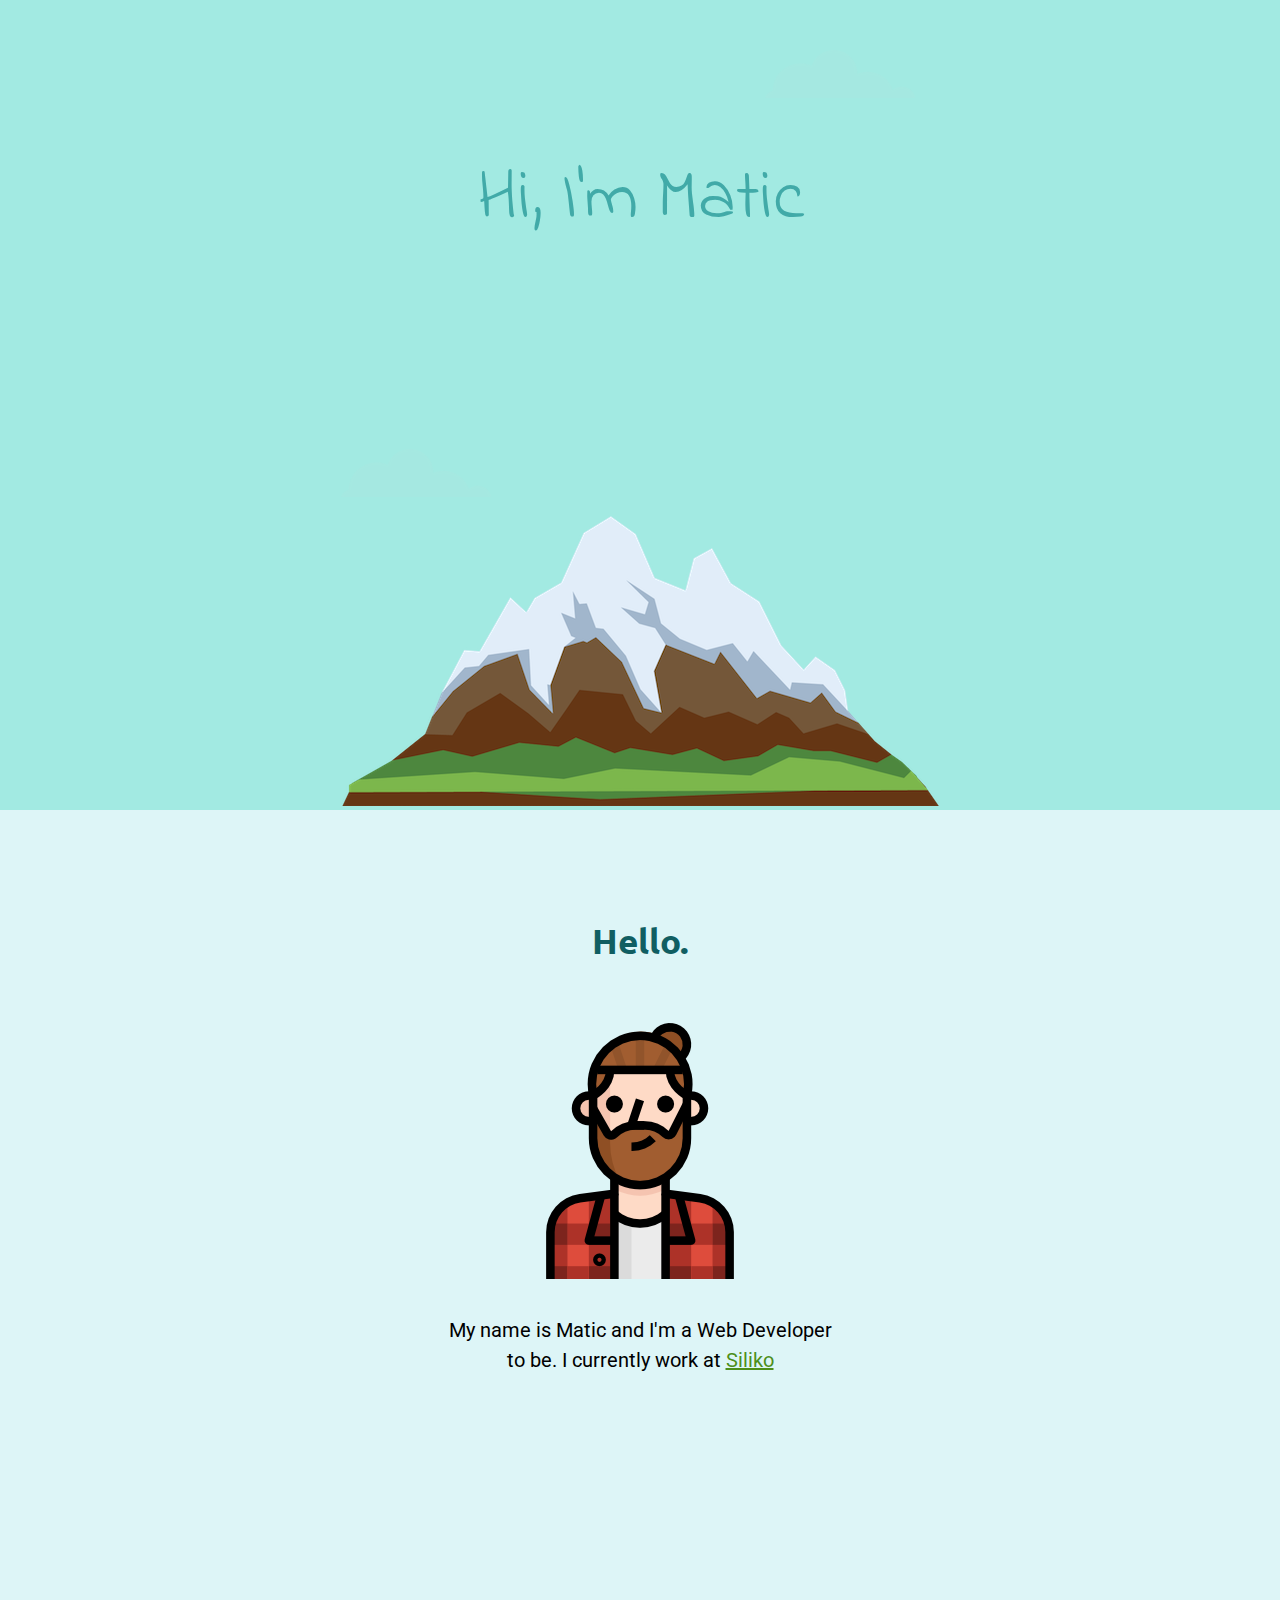
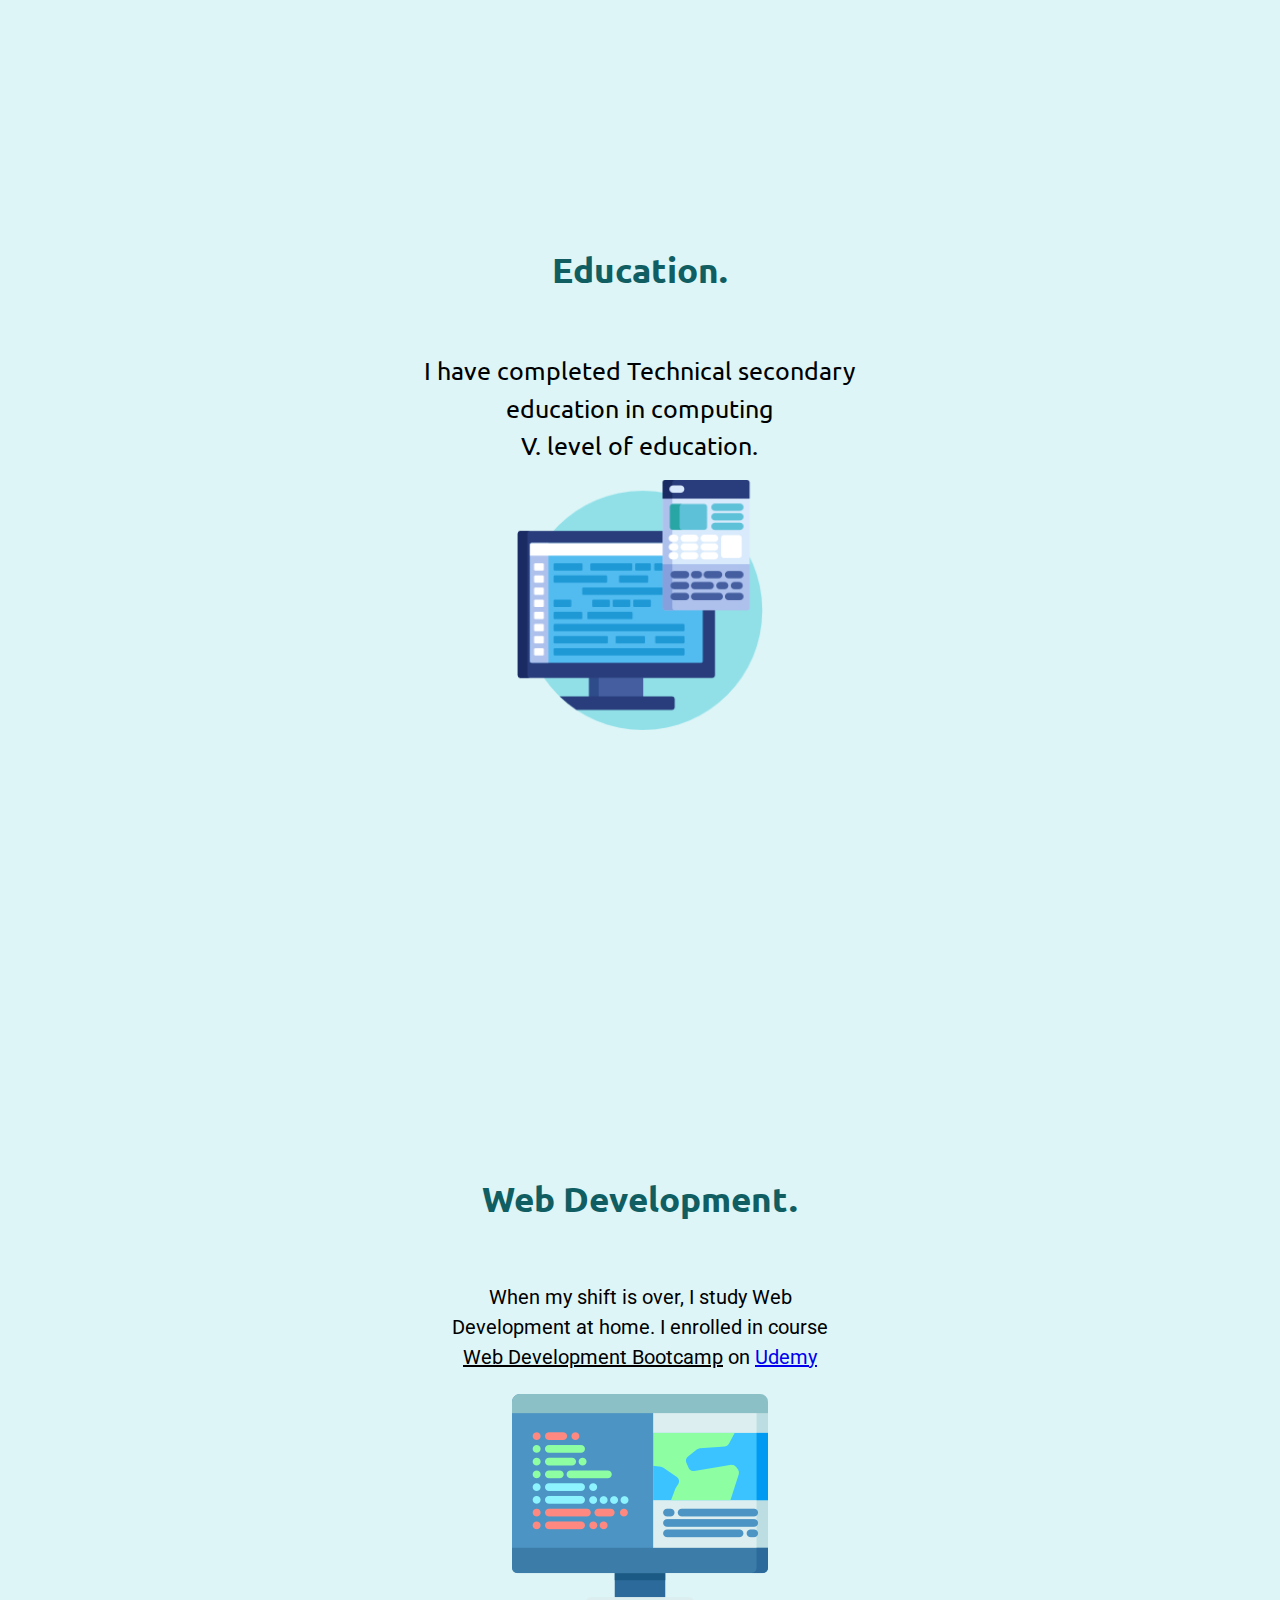
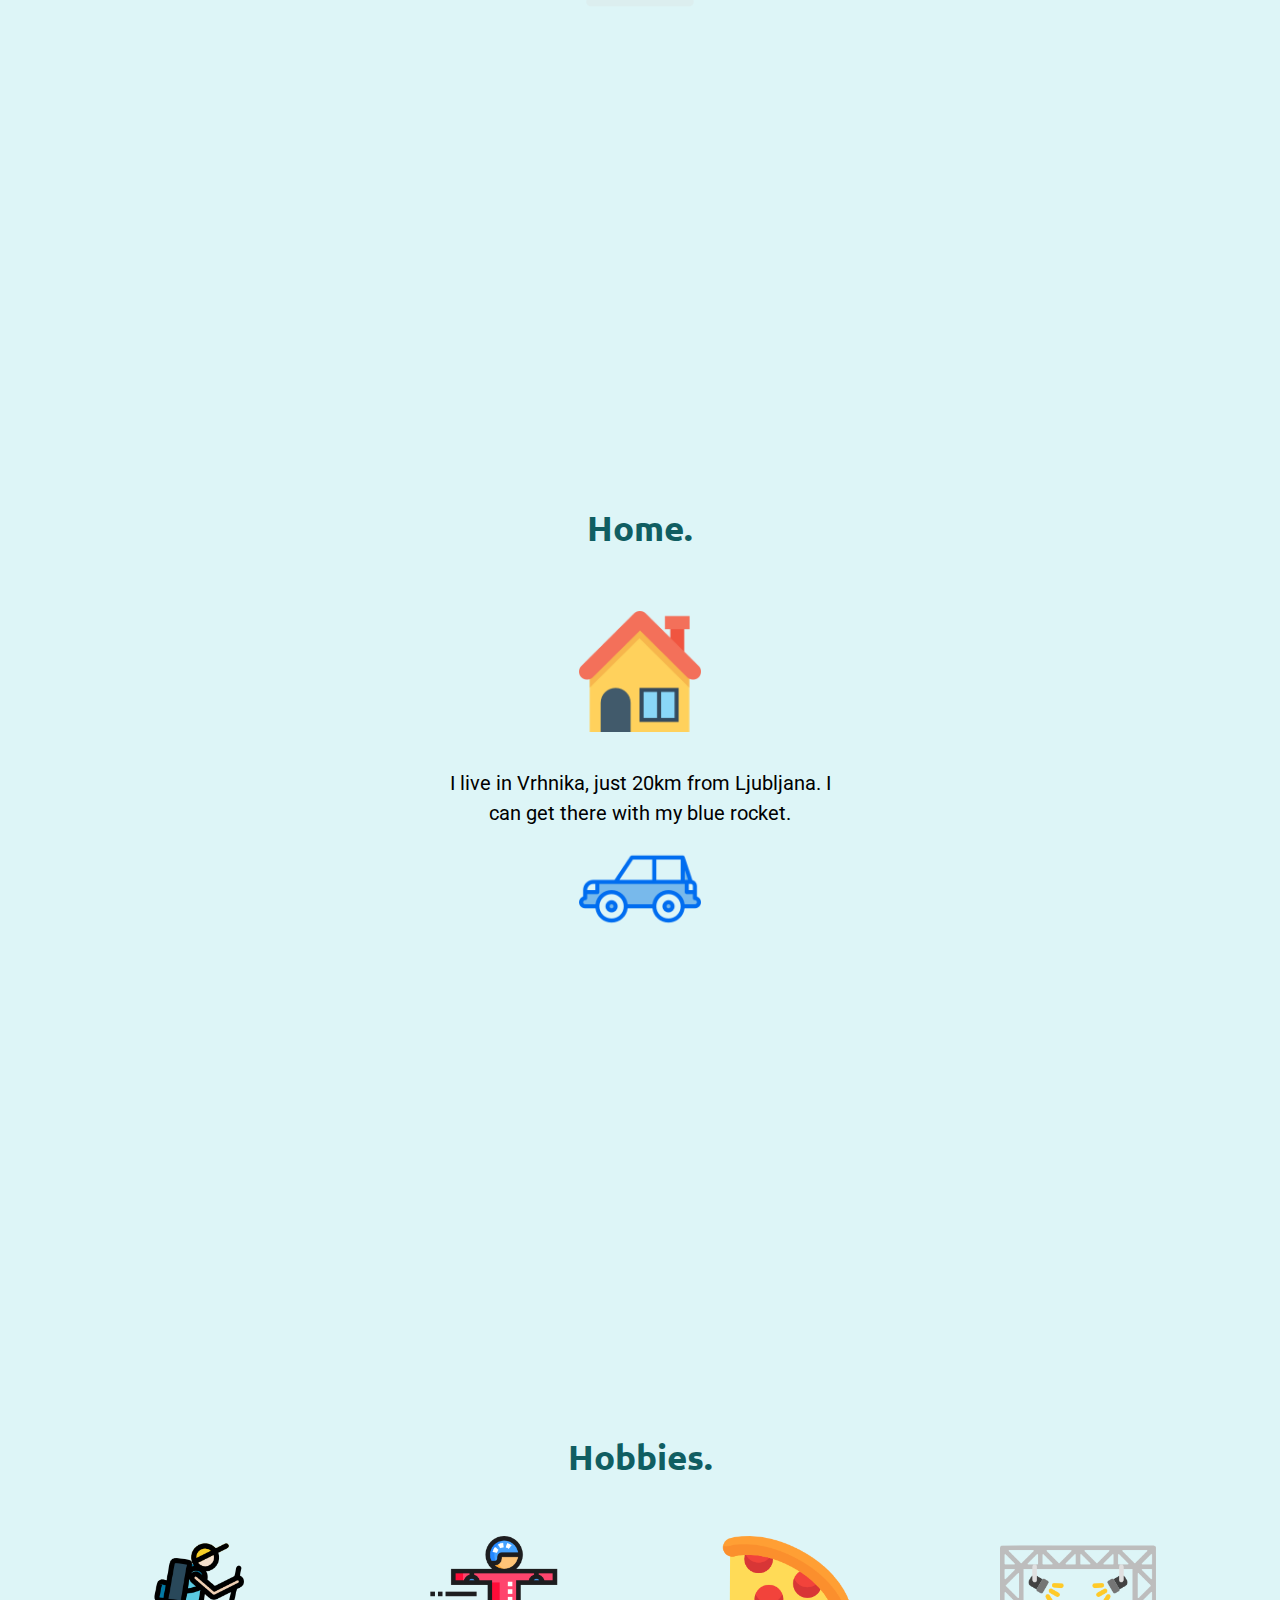
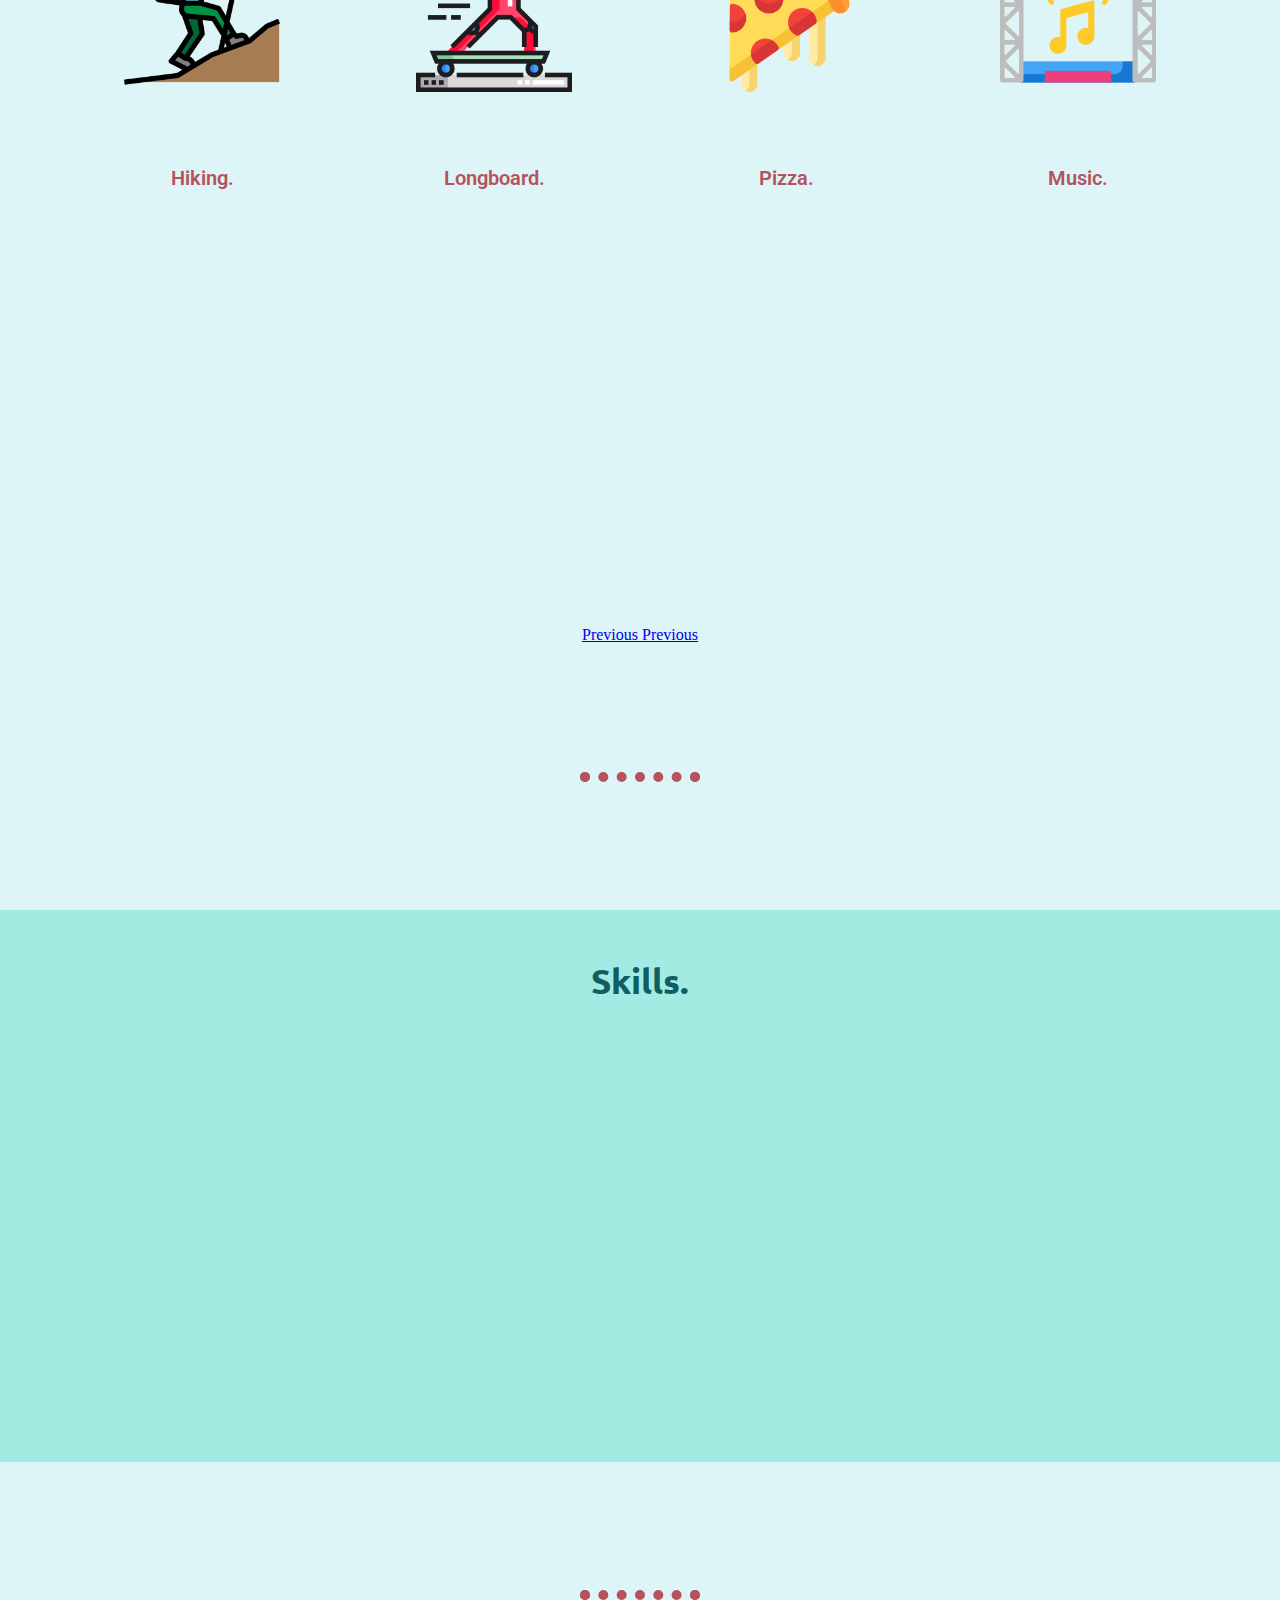
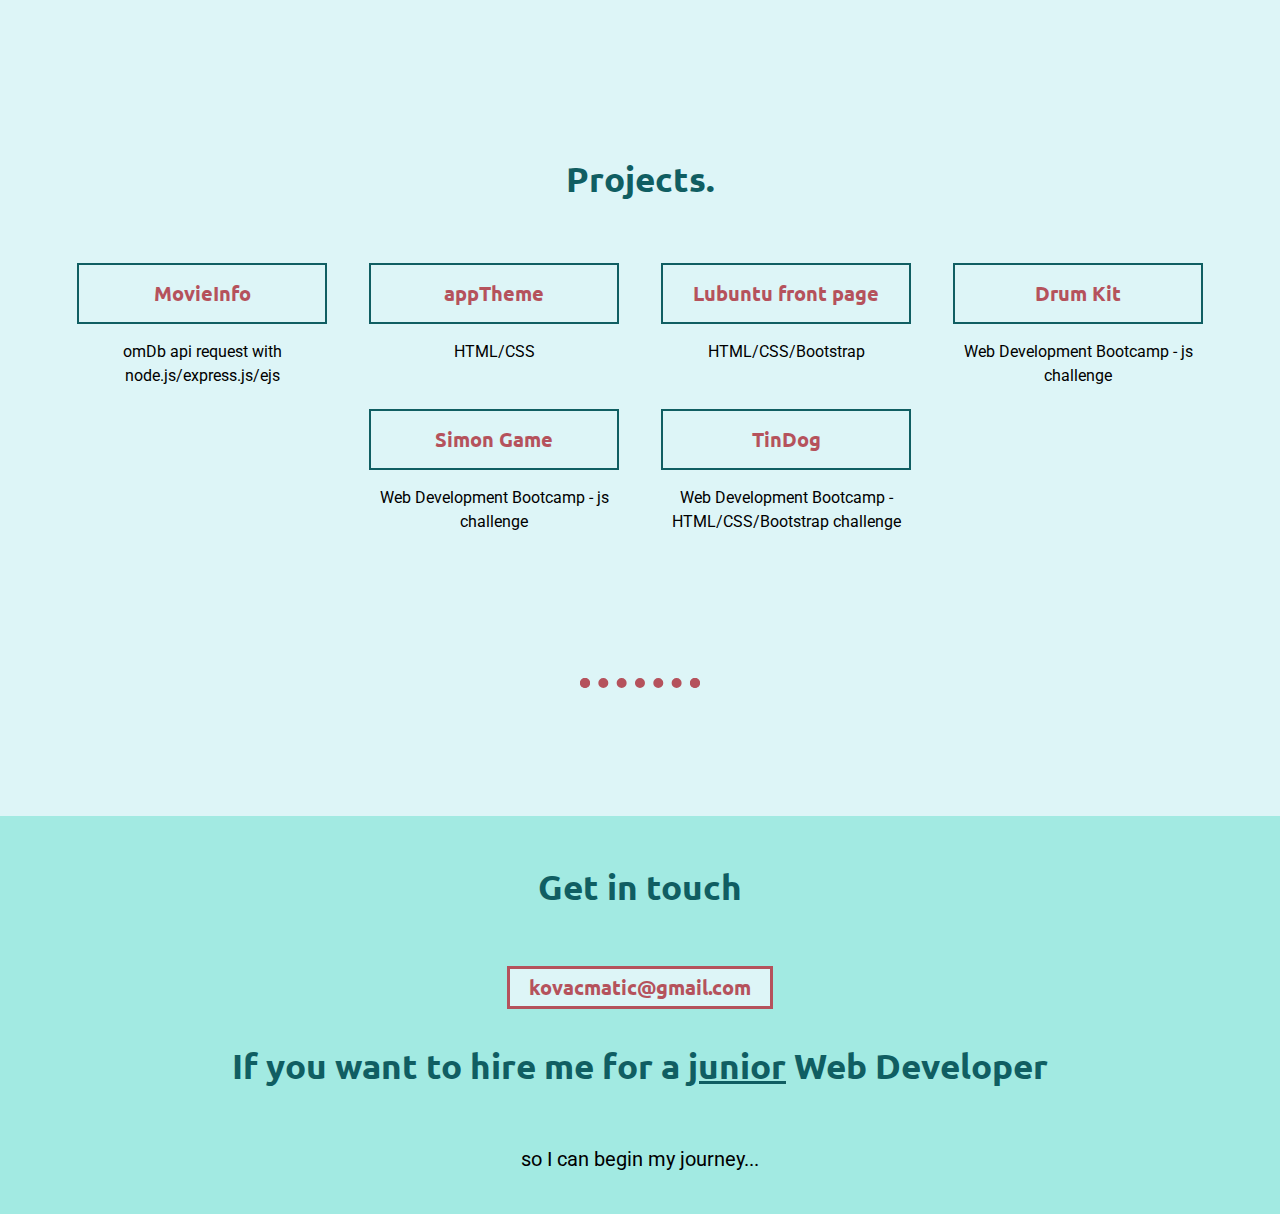
==== commit d0f3ab01: "meta tag for responsive to work." ====
--- a/index.html
+++ b/index.html
@@ -2,8 +2,12 @@
 <html lang="en" dir="ltr">
 
 <head>
+  <title>Matic</title>
+
+  <!-- META TAGS -->
+  <meta name="viewport" content="width=device-width, initial-scale=1">
   <meta charset="utf-8">
-  <title>Matic</title>
+
   <!-- BOOTSTRAP -->
   <link rel="stylesheet" href="https://stackpath.bootstrapcdn.com/bootstrap/4.2.1/css/bootstrap.min.css" integrity="sha384-GJzZqFGwb1QTTN6wy59ffF1BuGJpLSa9DkKMp0DgiMDm4iYMj70gZWKYbI706tWS" crossorigin="anonymous">
 
@@ -23,8 +27,8 @@
         <div class="col-xs-12 col-sm-12 col-md-12 col-lg-12 ">
           <img id="cloud-top" class="img-fluid opacity" src="img/cloud.png" alt="cloud-img">
           <h1>Hi, I'm Matic</h1>
-          <h2 class ="opacity">a web developer</h2>
-          <p class ="opacity">to be...</p>
+          <h2 class="opacity">a web developer</h2>
+          <p class="opacity">to be...</p>
           <img id="cloud-bottom" class="img-fluid opacity" src="img/cloud.png" alt="cloud-img">
           <img id="mountain-img" class="img-fluid" src="img/mountain.png" alt="mountain-img">
         </div>
@@ -41,7 +45,7 @@
           <!-- ABOUT CAROUSEL -->
           <div id="about-carousel" class="carousel slide " data-ride="carousel" data-interval=0>
 
-            <div id="about-hello"class="carousel-inner ">
+            <div id="about-hello" class="carousel-inner ">
               <div class=" carousel-item active ">
                 <div class="d-block w-100 vh100">
                   <h2>Hello.</h2>
@@ -60,7 +64,7 @@
               </div>
 
               <!-- WEB DEVELOPMENT CAROUSEL -->
-              <div id="about-web-development"class="carousel-item ">
+              <div id="about-web-development" class="carousel-item ">
                 <div class="d-block w-100 vh100">
                   <h2>Web Development.</h2>
                   <p class="">When my shift is over,
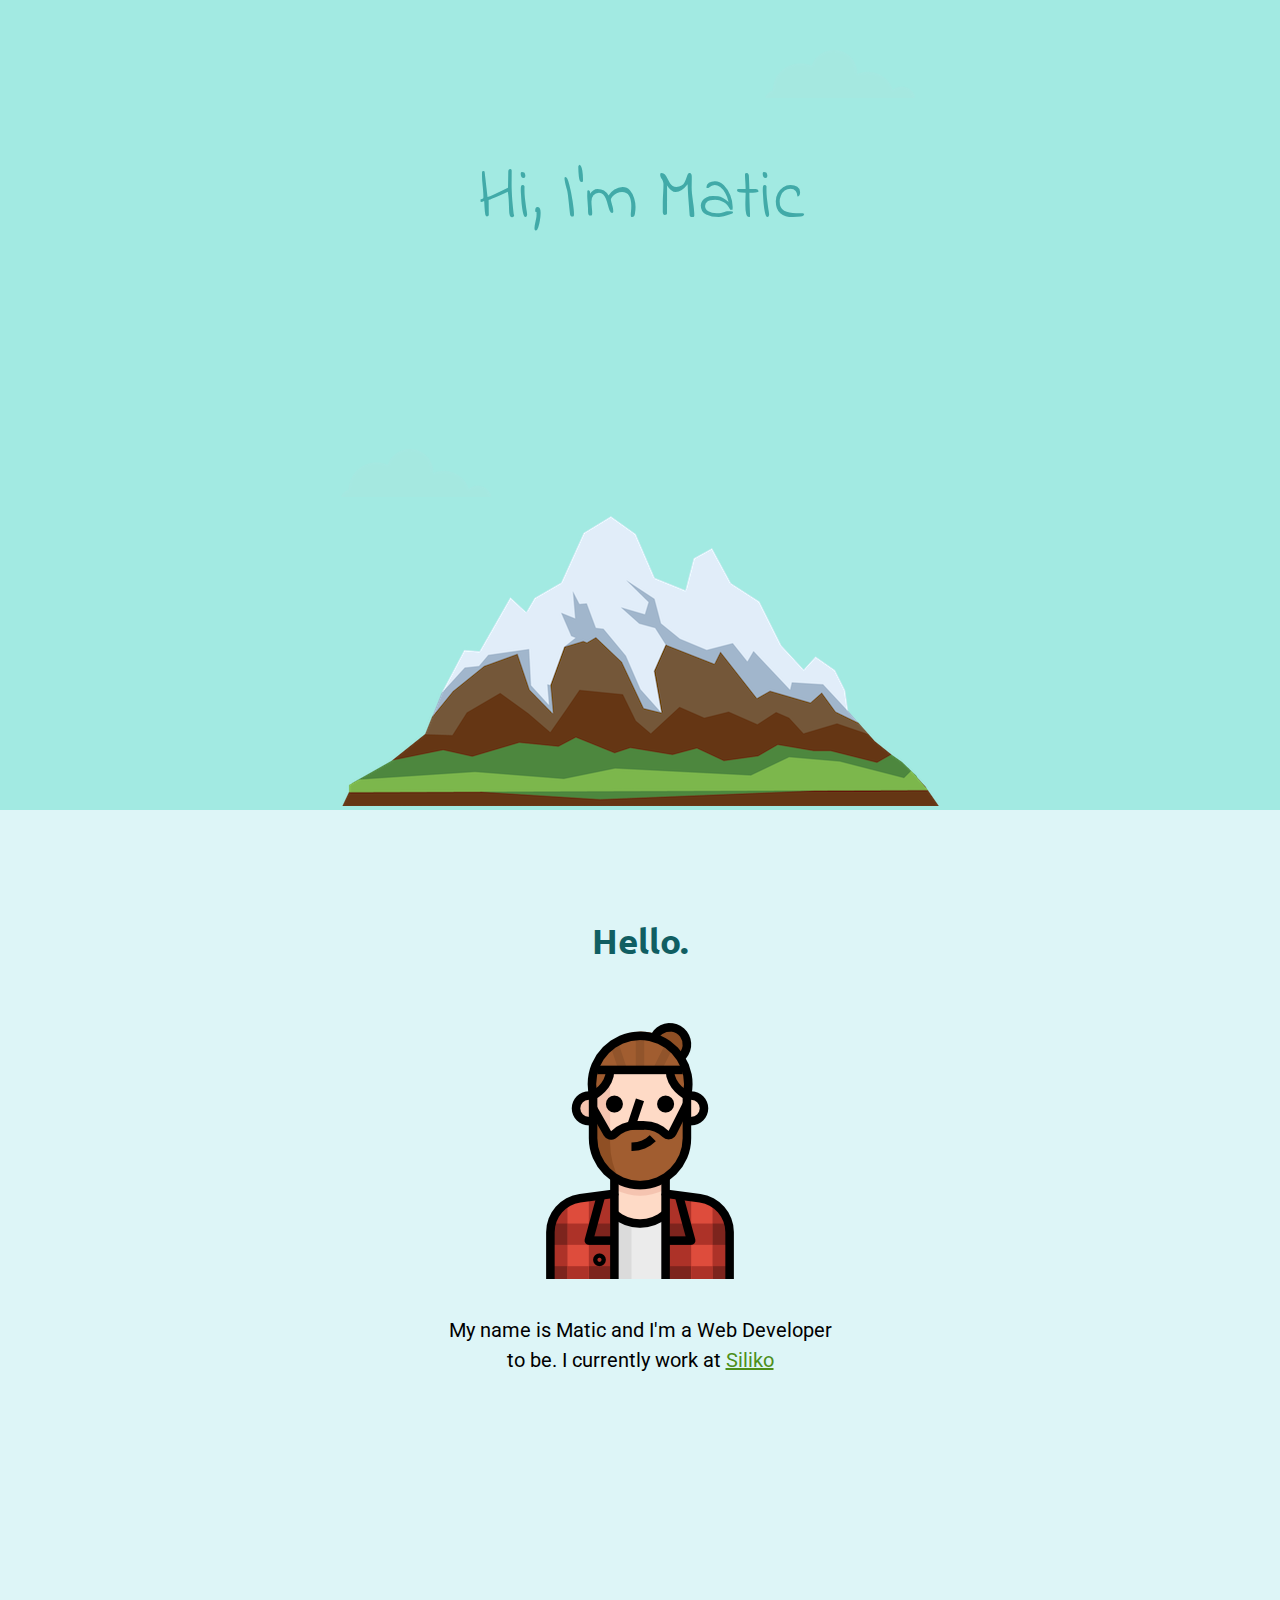
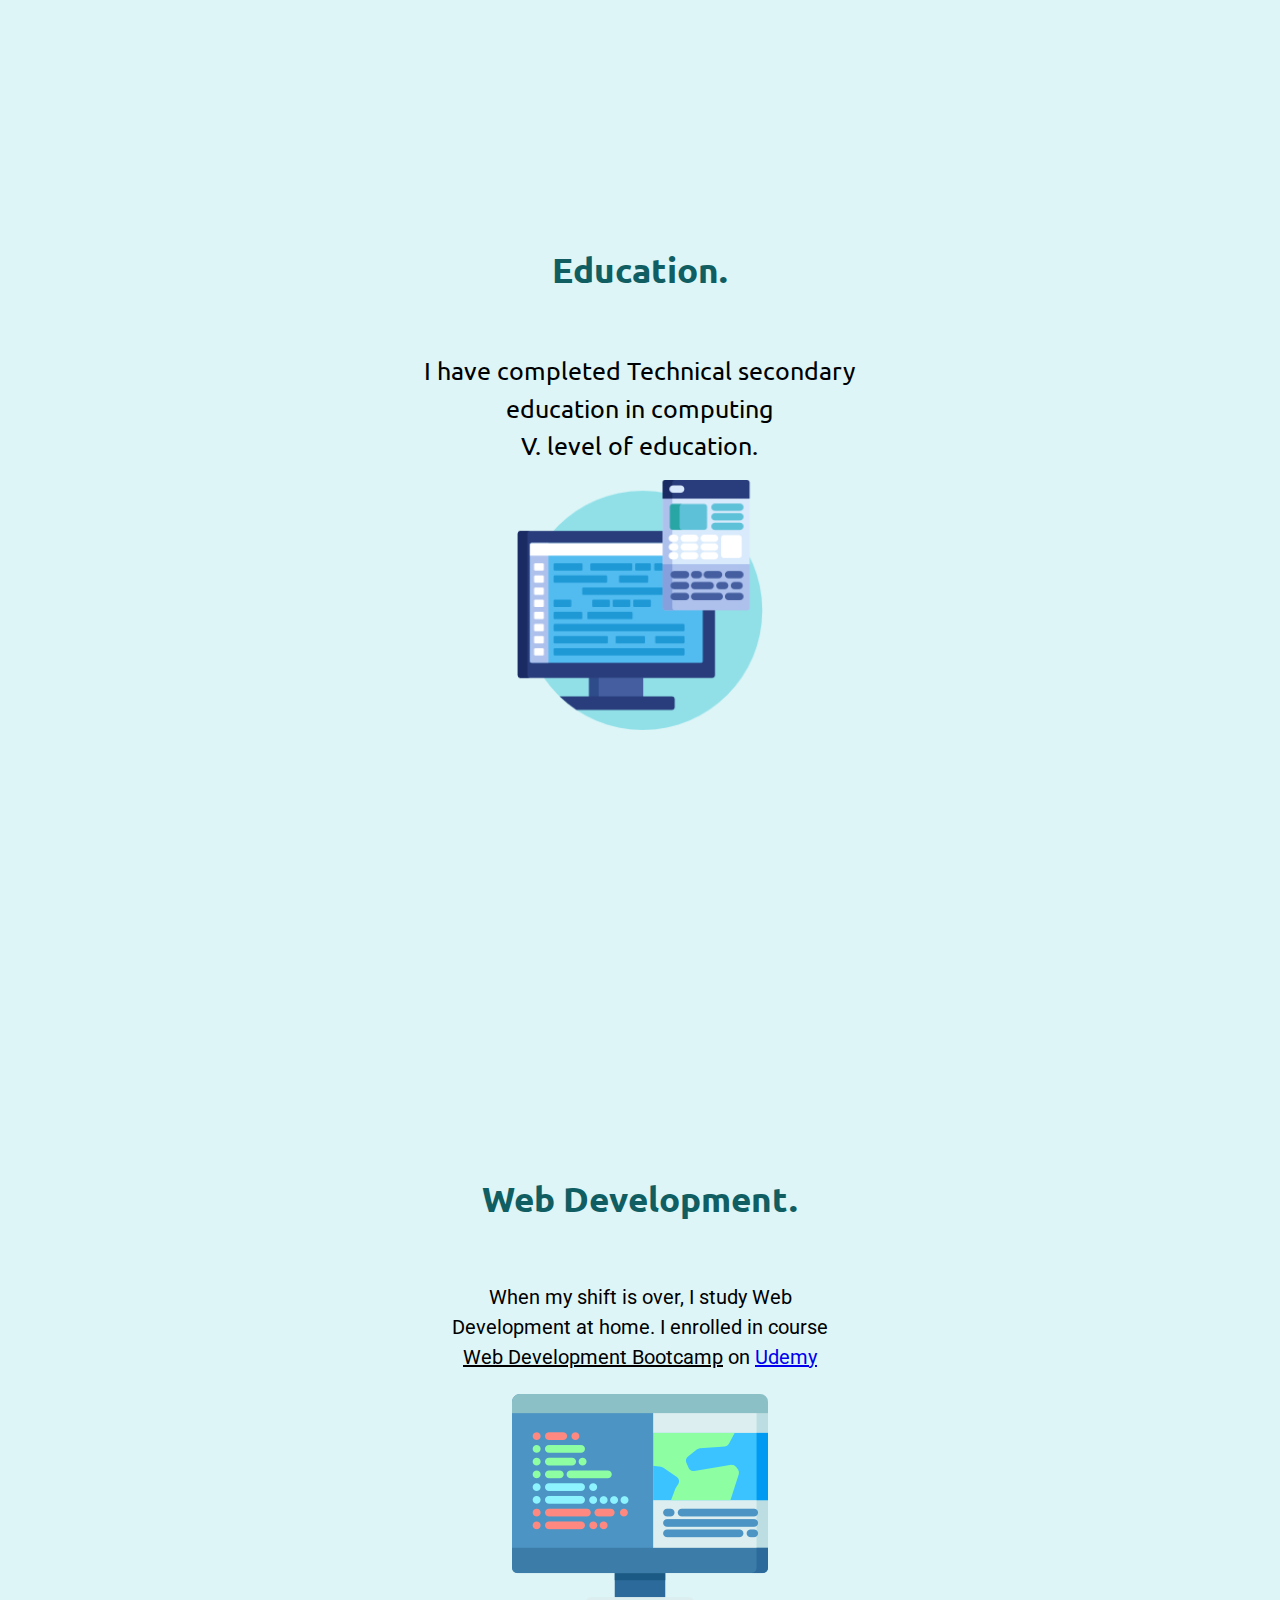
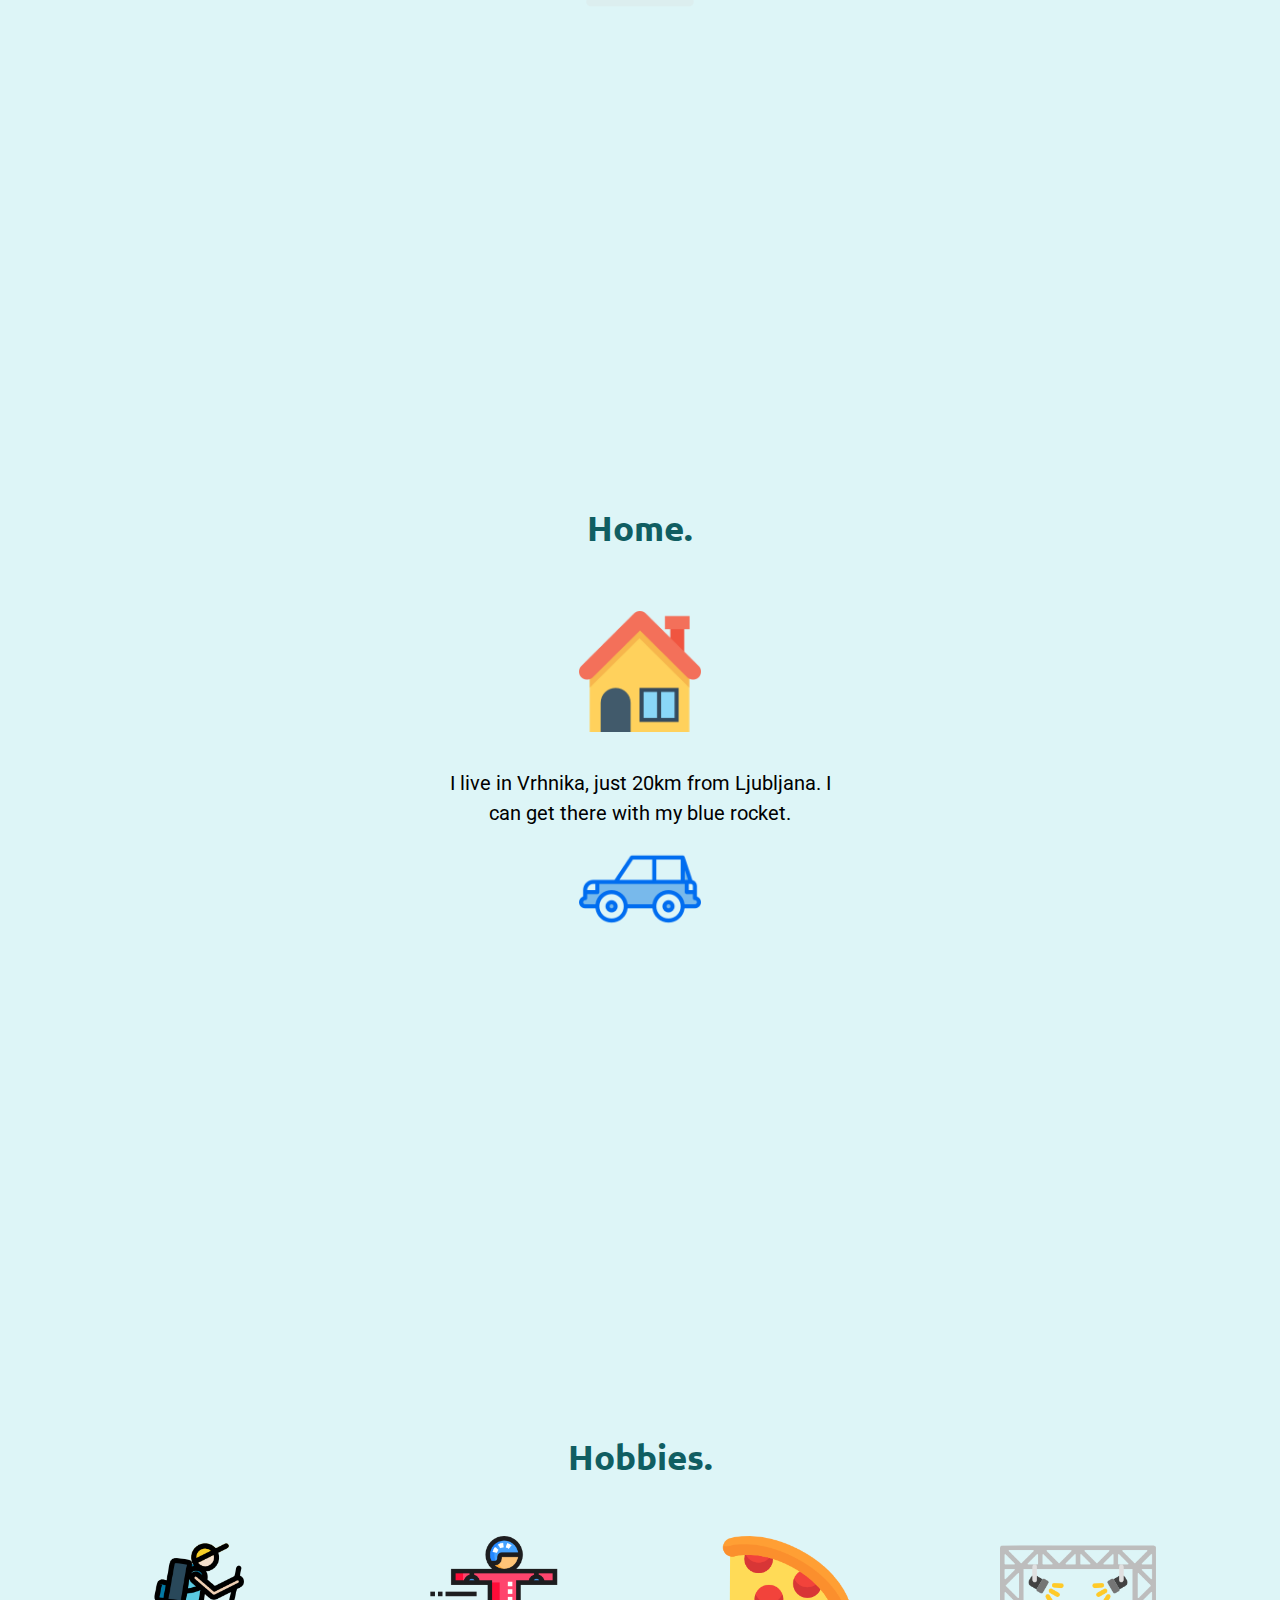
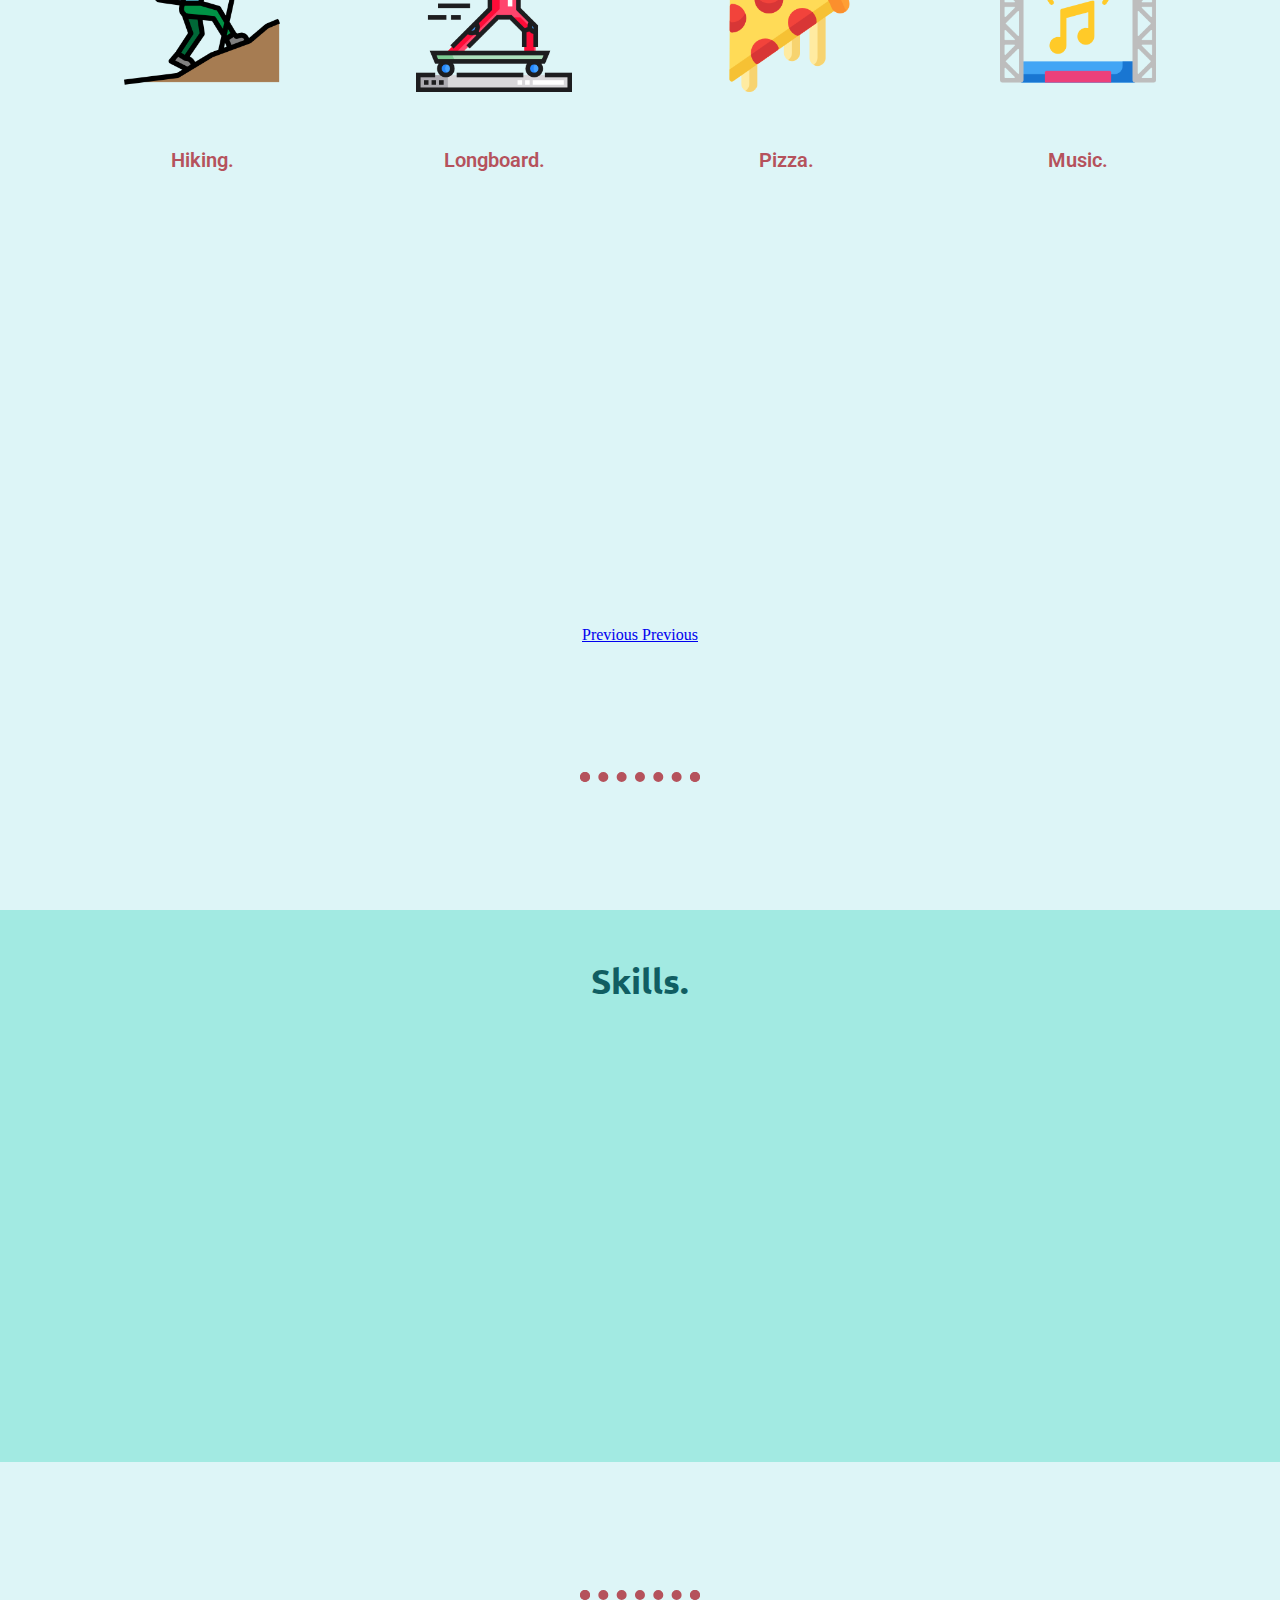
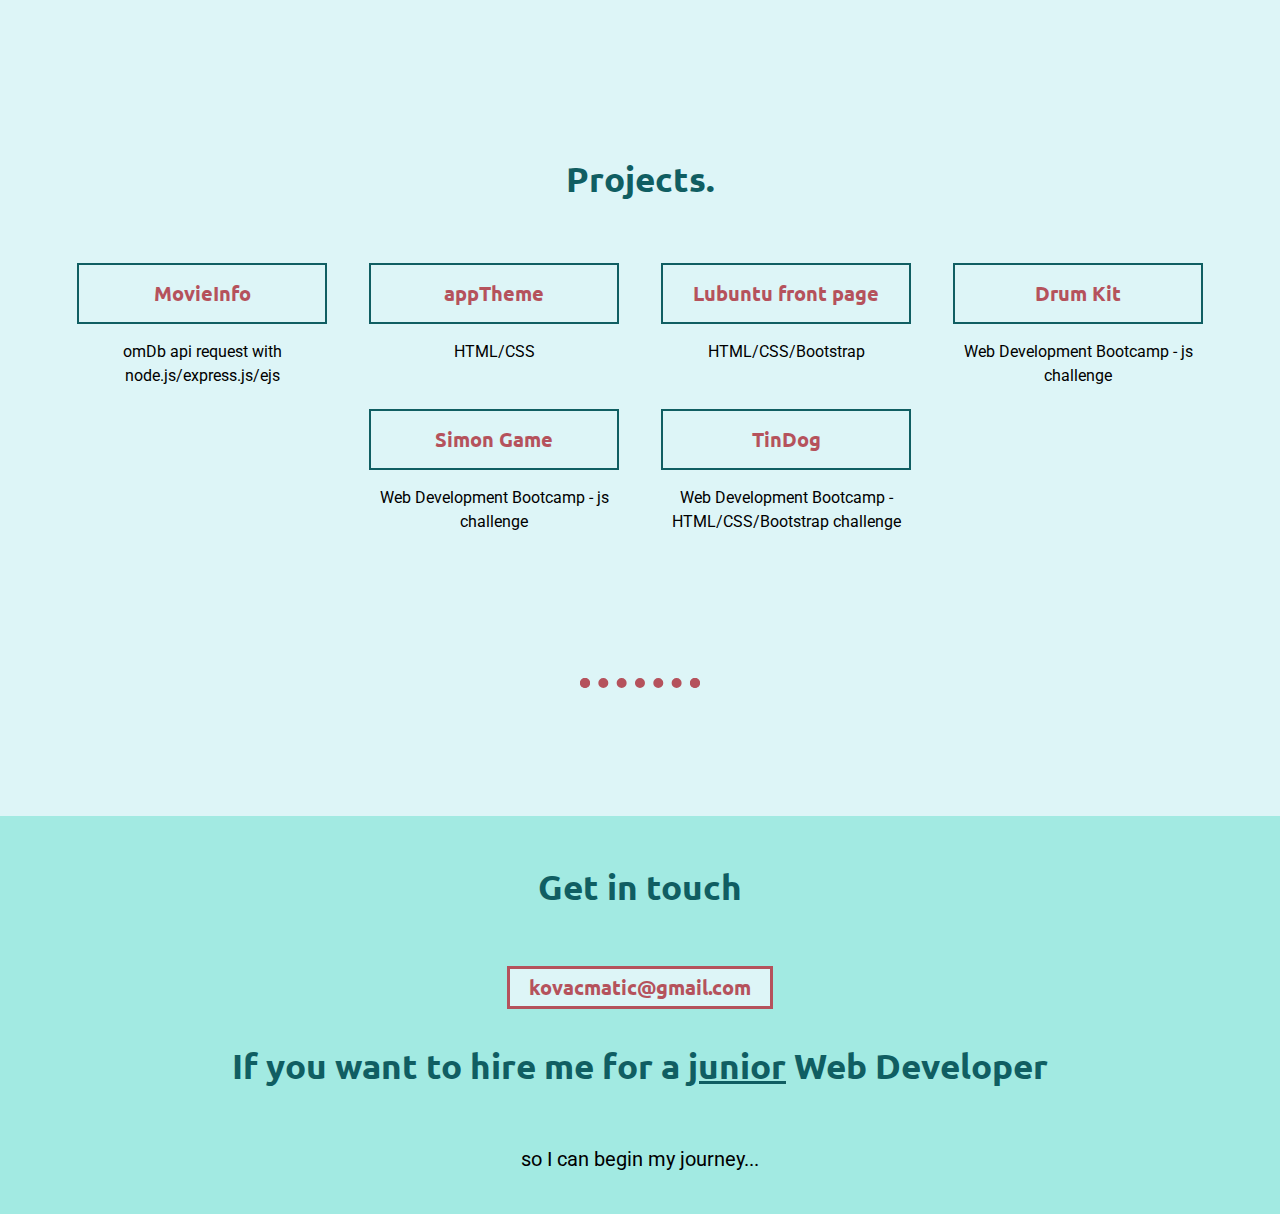
==== commit d975b283: "Some small tweeks in responsive design" ====
--- a/index.html
+++ b/index.html
@@ -85,36 +85,37 @@
 
               <!-- HOBBIES -->
 
-              <div class=" carousel-item ">
+              <div id="about-hobbies" class=" carousel-item ">
                 <div class="d-block w-100 vh100">
                   <div class="container">
                     <div class="row center-xs center-sm center-md center-lg">
 
-                      <div class="col-xs-12 col-sm-12 col-md-12 col-lg-12">
-                        <h2>Hobbies.</h2>
-                      </div>
+
+                        <div class="col-xs-12 col-sm-12 col-md-12 col-lg-12">
+                          <h2>Hobbies.</h2>
+                        </div>
 
                       <!-- COL ITEM HIKING -->
-                      <div class="col-xs-12 col-sm-12 col-md-3 col-lg-3">
-                        <img src="img/about/adventurer.png" class="medium-img" alt="adventurer-img">
+                      <div class="col-xs-6 col-sm-6 col-md-3 col-lg-3">
+                        <img src="img/about/adventurer.png" class="carousel-image img-fluid medium-img" alt="adventurer-img">
                         <h3>Hiking.</h3>
                       </div>
 
                       <!-- COL ITEM LONGBOARD -->
-                      <div class="col-xs-12 col-sm-12 col-md-3 col-lg-3">
-                        <img src="img/about/sport.png" class="medium-img" alt="sport-img">
+                      <div class="col-xs-6 col-sm-6 col-md-3 col-lg-3">
+                        <img src="img/about/sport.png" class="carousel-image img-fluid medium-img" alt="sport-img">
                         <h3>Longboard.</h3>
                       </div>
 
                       <!-- COL ITEM PIZZA -->
-                      <div class="col-xs-12 col-sm-12 col-md-3 col-lg-3">
-                        <img src="img/about/pizza.png" class="medium-img" alt="pizza-img">
+                      <div class="col-xs-6 col-sm-6 col-md-3 col-lg-3">
+                        <img src="img/about/pizza.png" class="carousel-image img-fluid medium-img" alt="pizza-img">
                         <h3>Pizza.</h3>
                       </div>
 
                       <!-- COL ITEM MUSIC -->
-                      <div class="col-xs-12 col-sm-12 col-md-3 col-lg-3">
-                        <img src="img/about/stage.png" class="medium-img" alt="stage-img">
+                      <div class="col-xs-6 col-sm-6 col-md-3 col-lg-3">
+                        <img src="img/about/stage.png" class="carousel-image img-fluid medium-img" alt="stage-img">
                         <h3>Music.</h3>
                       </div>
 
--- a/css/style.css
+++ b/css/style.css
@@ -1,21 +1,23 @@
 @import url(https://fonts.googleapis.com/css?family=Indie+Flower|Roboto|Ubuntu);
 
-body{
+
+html, body{
+  width: 100%;
+  height: auto;
   margin: 0;
   padding: 0;
-  background-color: #ddf5f7;
-}
-
-.opacity{
-  opacity: 0;
-}
-
-
-#skills, #contact{
-  padding: 20px 0;
-}
-.both{clear:both;}
-.f-right{float:right;}
+  overflow: auto;
+}
+body{ background-color: #ddf5f7; }
+
+.opacity{ opacity: 0; }
+
+
+#skills, #contact{ padding: 20px 0; }
+
+.both{ clear:both; }
+
+.f-right{ float:right; }
 
 .container{
   margin: auto;
@@ -61,6 +63,7 @@
 .siliko-color{
   color: #4d8f1a;
 }
+
 hr{
   border: 10px dotted #b5525c;
   border-bottom: none;
@@ -145,6 +148,10 @@
 .medium-img{
   width: 60%;
   margin-bottom: 50px;
+}
+
+.hobbies-img{
+  width: 30%;
 }
  .text-box{
   position: absolute;
@@ -223,23 +230,52 @@
 
 /* MEDIA QUERY */
 @media(max-width: 767px){
-  /* #about-education img.carousel-image{
-    width: 20%;
-    height: auto;
-  } */
 
   .small-img{
     width: 20%;
   }
 
-
-
-  /* .carousel-image-profile{
-    width: 30%;
-    height: auto;
-  } */
-
-}
+@media(max-width: 560px){
+
+  #cloud-top{
+    position: relative;
+    left:100px;
+    margin-bottom: 20px;
+  }
+
+  .carousel-control-prev-icon {
+   background-image: url("data:image/svg+xml;charset=utf8,%3Csvg xmlns='http://www.w3.org/2000/svg' fill='%23000' viewBox='0 0 8 8'%3E%3Cpath d='M5.25 0l-4 4 4 4 1.5-1.5-2.5-2.5 2.5-2.5-1.5-1.5z'/%3E%3C/svg%3E") !important;
+   height: 25px;
+   width: 25px;
+  }
+
+  .carousel-control-next-icon {
+    background-image: url("data:image/svg+xml;charset=utf8,%3Csvg xmlns='http://www.w3.org/2000/svg' fill='%23000' viewBox='0 0 8 8'%3E%3Cpath d='M2.75 0l-1.5 1.5 2.5 2.5-2.5 2.5 1.5 1.5 4-4-4-4z'/%3E%3C/svg%3E") !important;
+    height: 25px;
+    width: 25px;
+  }
+}
+
+@media(max-width: 430px){
+
+  #cloud-bottom{
+    display: none;
+  };
+
+
+
+}
+
+@media(max-width: 355px){
+  #cloud-top{
+    display: none;
+  }
+
+  #main-header h1{
+    margin-top: 20px;
+  }
+}
+
 
 @media(max-width: 1050px){
   #about-education p{
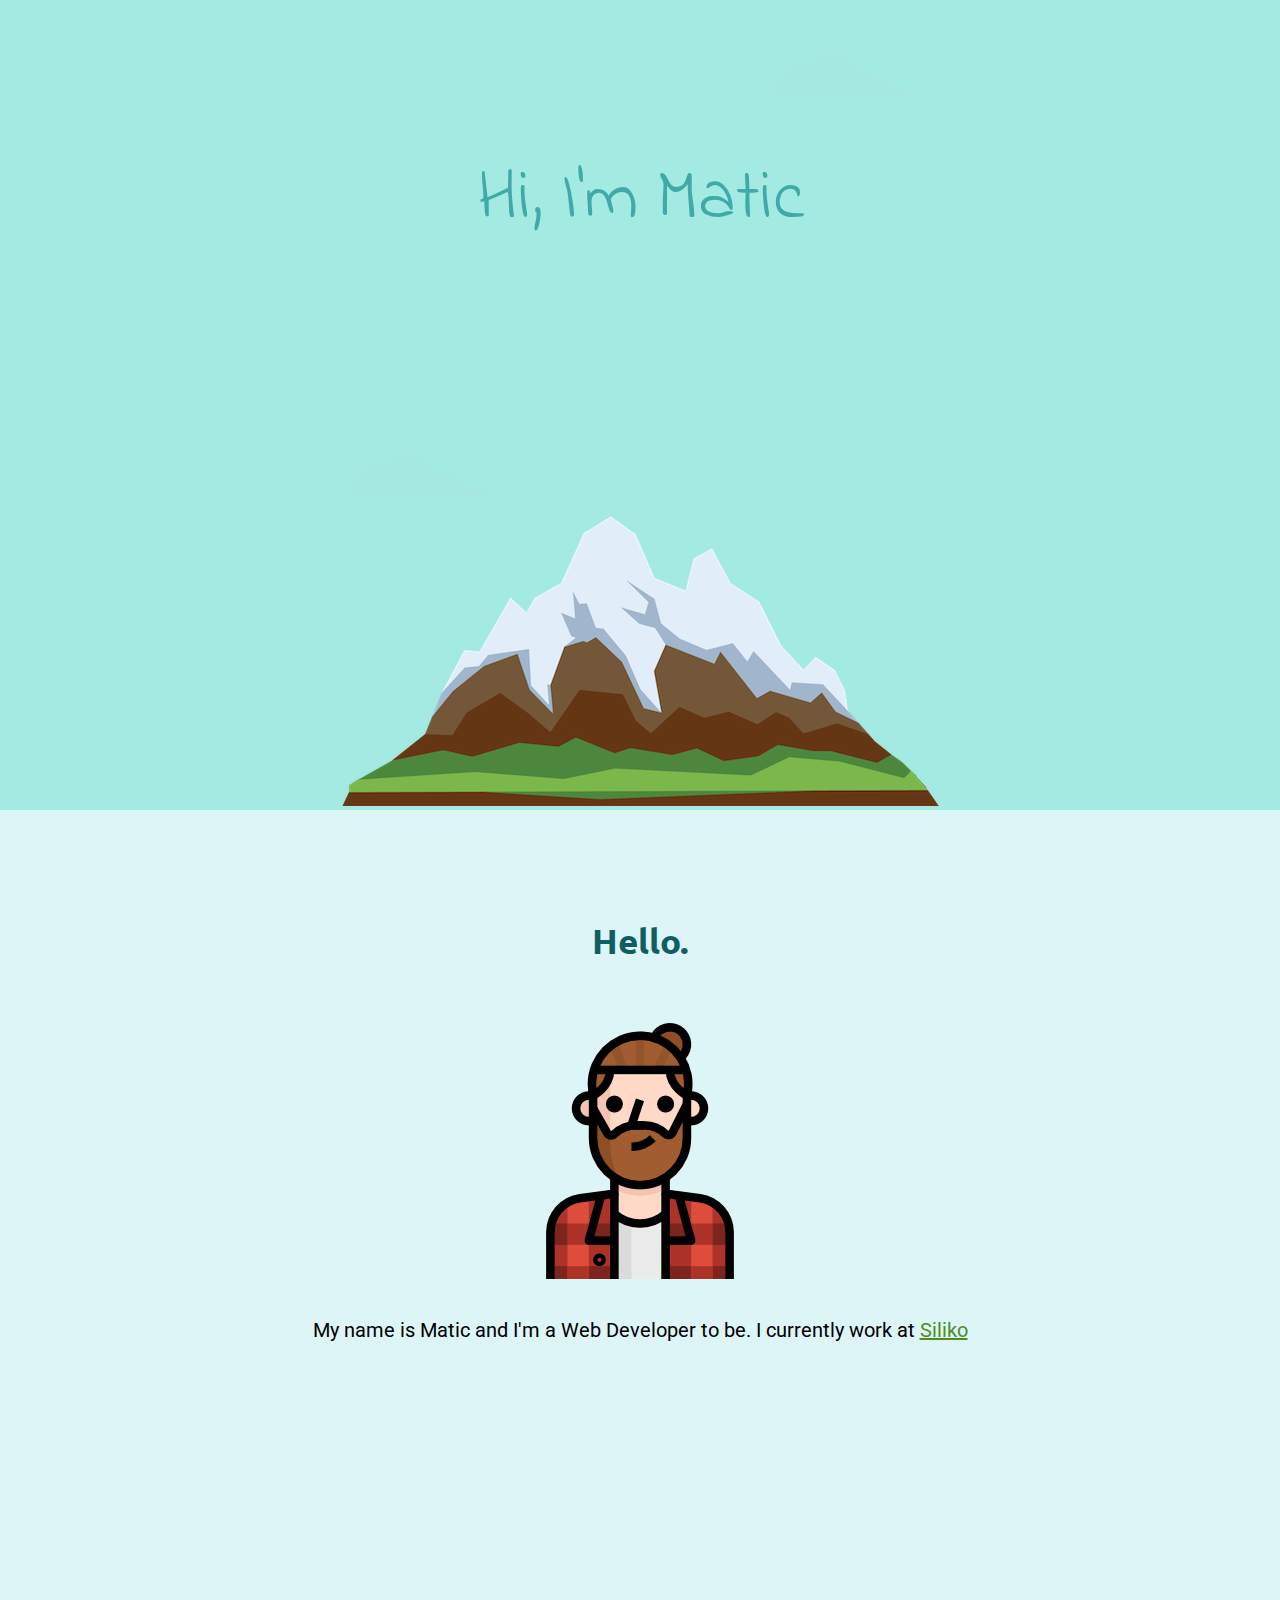
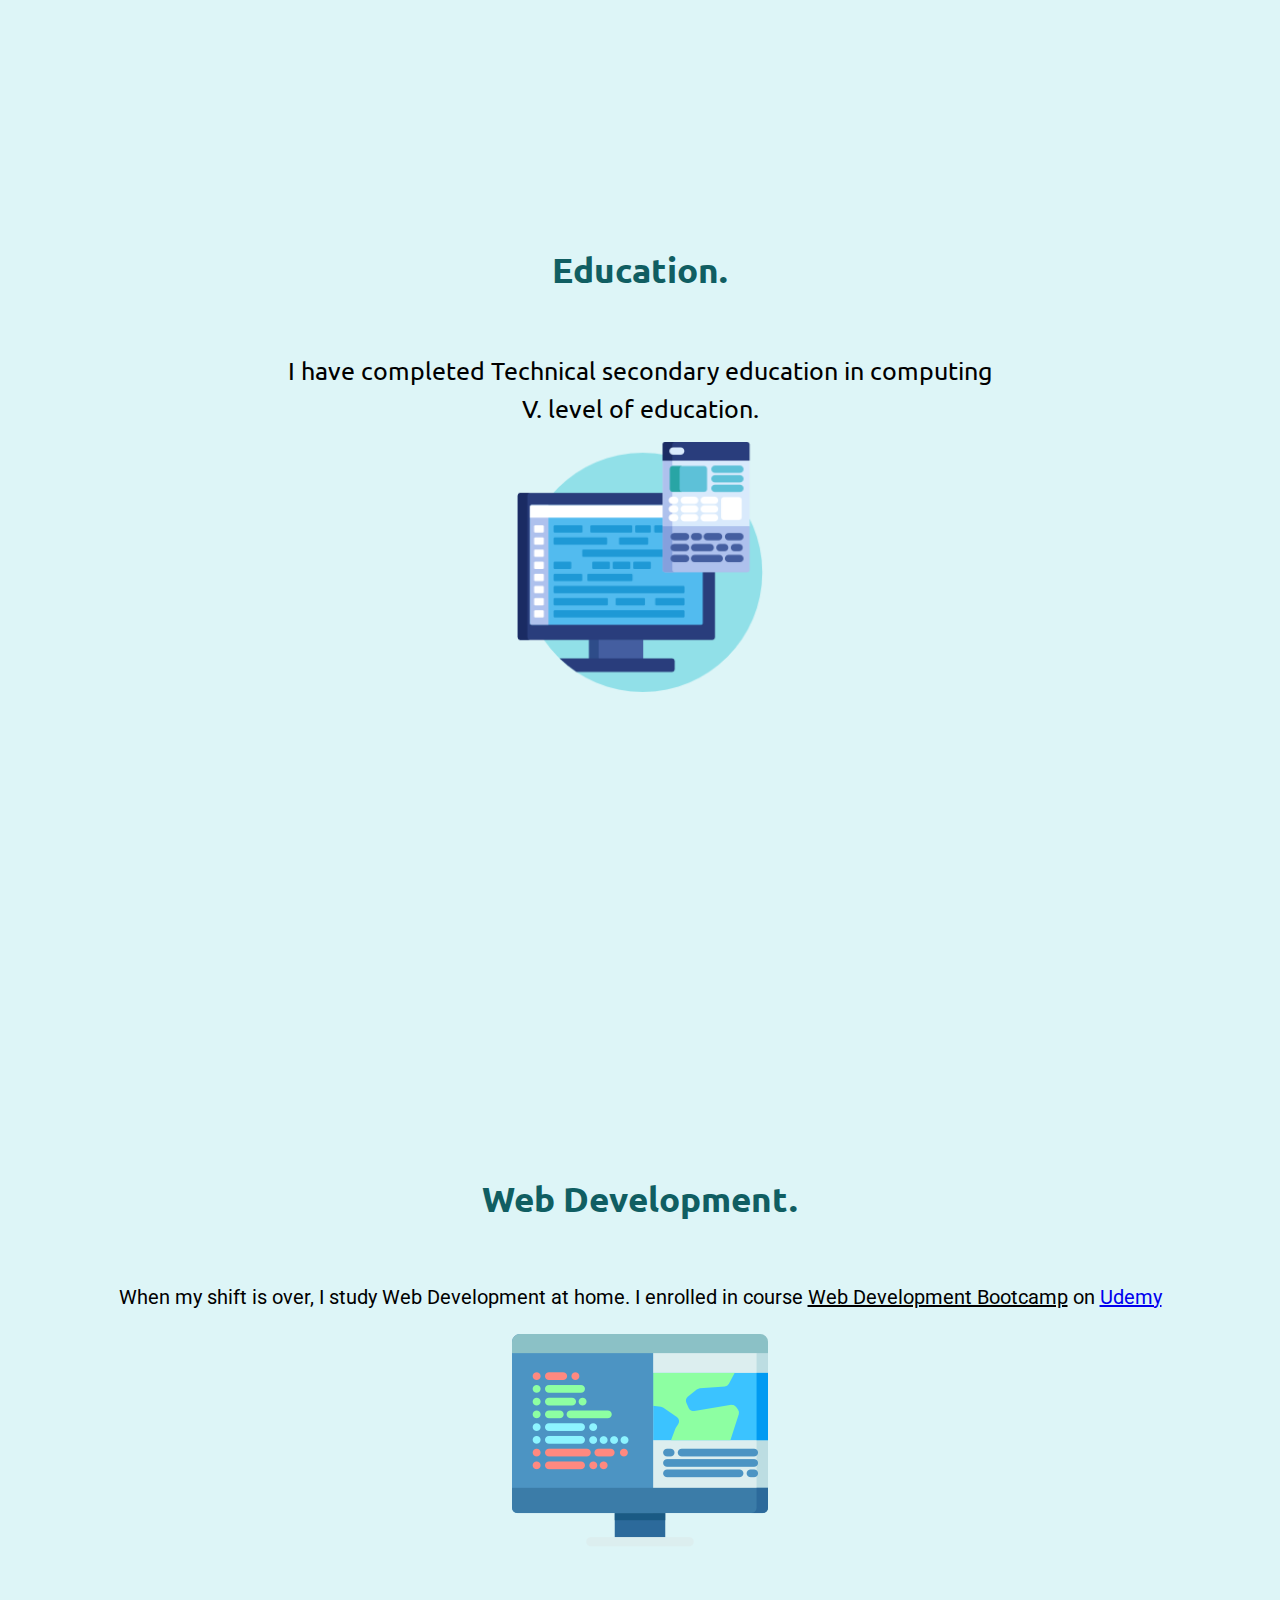
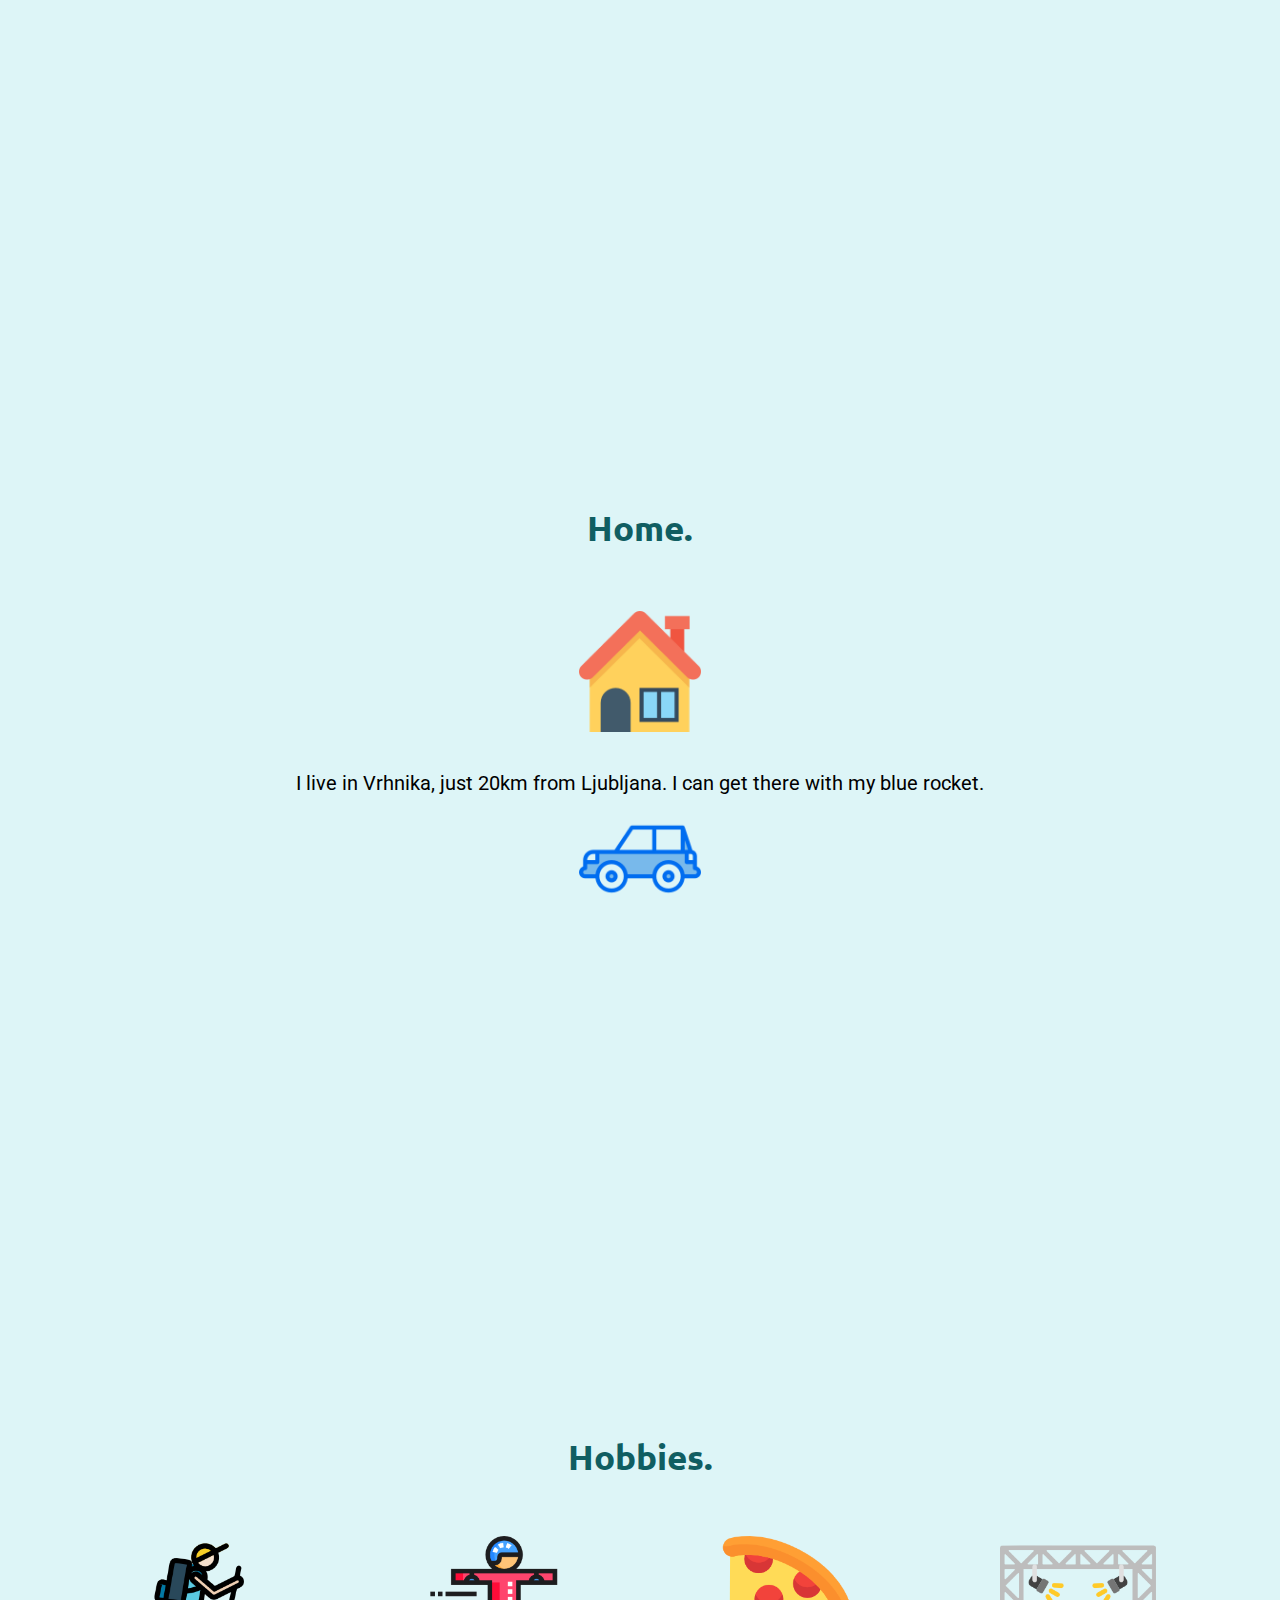
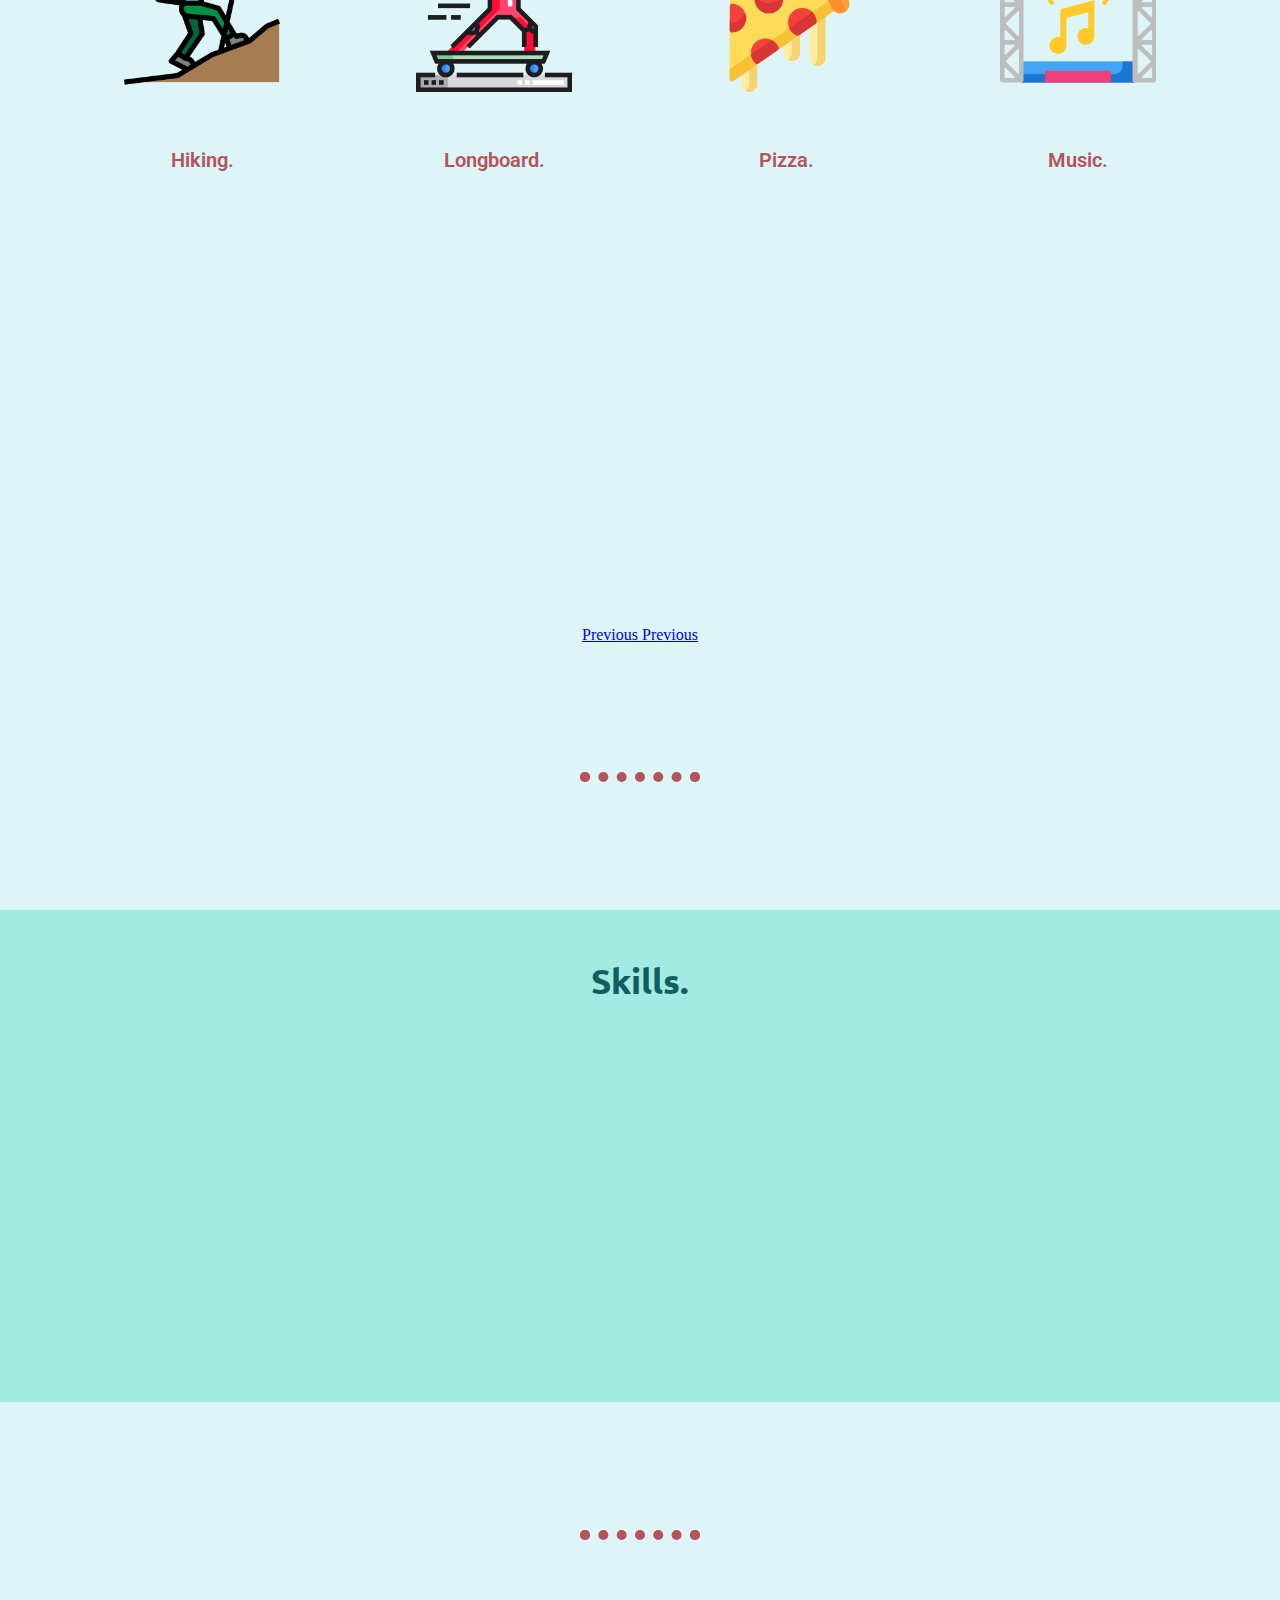
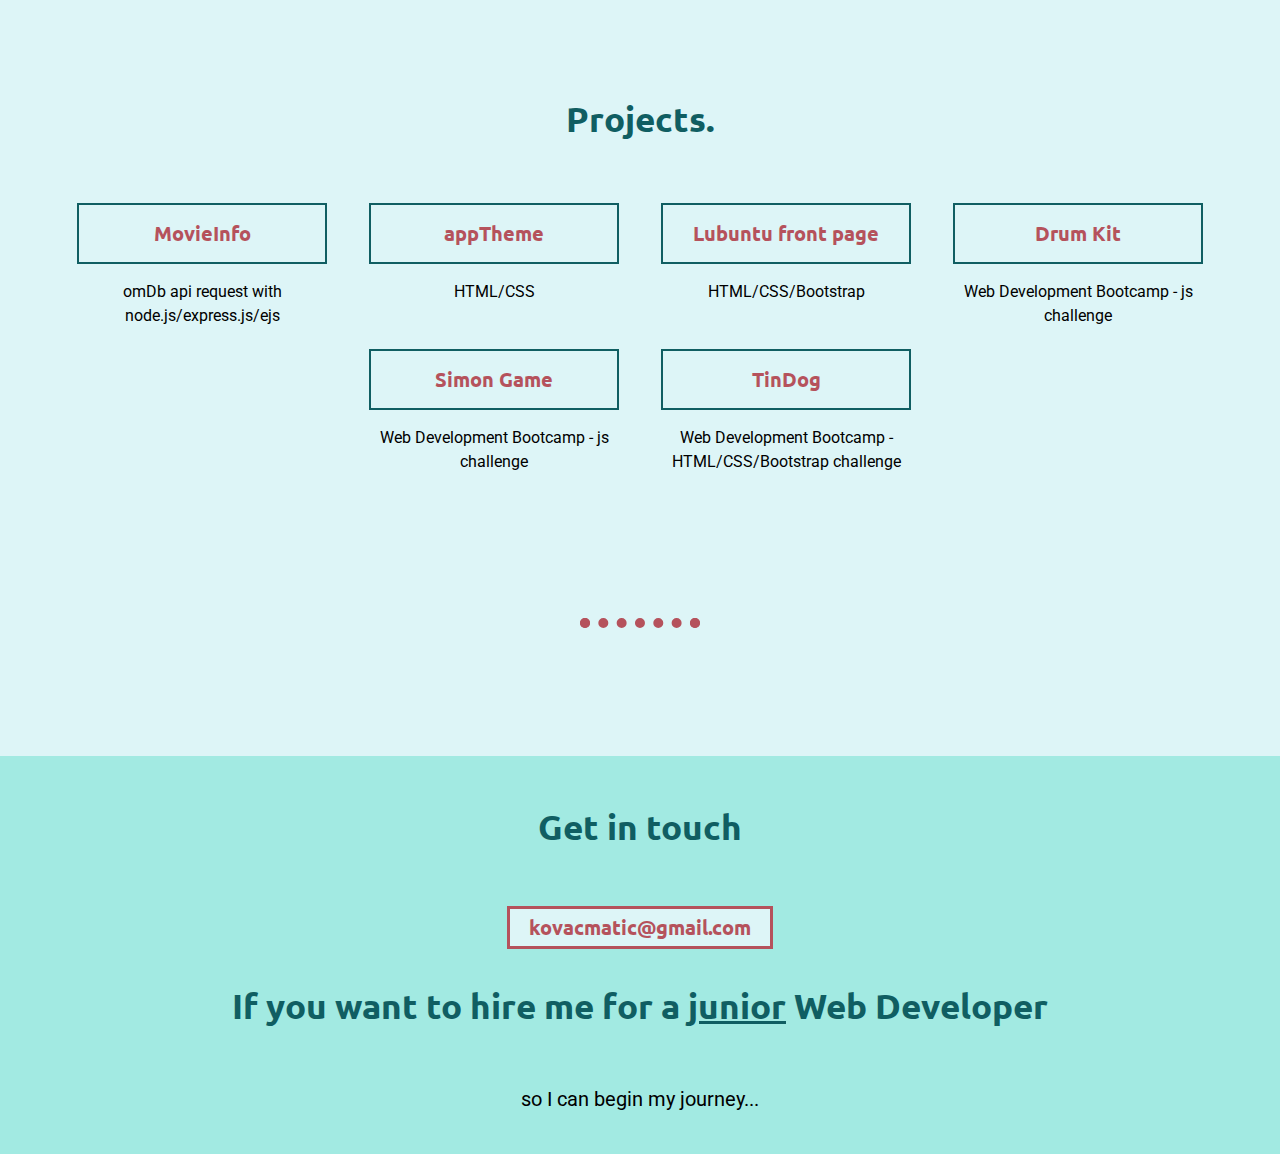
==== commit 7572e0ba: "Version 1 send" ====
--- a/index.html
+++ b/index.html
@@ -38,12 +38,12 @@
 
   <!-- SECTION ABOUT -  -->
   <section id="about">
-    <div class="p-0 container-fluid ">
+    <div class="container-fluid ">
       <div class="row center-xs center-sm center-md center-lg ">
         <div class="p-0 col-xs-12 col-sm-12 col-md-12 col-lg-12">
 
           <!-- ABOUT CAROUSEL -->
-          <div id="about-carousel" class="carousel slide " data-ride="carousel" data-interval=0>
+          <div id="about-carousel" class="carousel slide center-xs center-sm center-md center-lg" data-ride="carousel" data-interval=0>
 
             <div id="about-hello" class="carousel-inner ">
               <div class=" carousel-item active ">
@@ -144,7 +144,7 @@
         </div>
       </div>
     </div>
-    </div>
+  </div>
   </section>
   <hr />
 
@@ -153,7 +153,7 @@
     <div class="container">
       <div class="row center-xs center-sm center-md center-lg middle-xs middle-md middle-lg">
         <div class="col-xs-12 col-sm-12 col-md-12 col-lg-12">
-          <h2>Skills.</h2>
+          <h2 id="skillsHeader">Skills.</h2>
           <p class="opacity">I'm learning to code over the internet. I enrolled in a
             The Complete 2019 Web Development Bootcamp by Angela Yu and these are my junior skills
           </p>
--- a/css/style.css
+++ b/css/style.css
@@ -75,6 +75,11 @@
   padding-top: 5%;
 }
 
+#about-carousel .carousel .slide{
+  padding: 0;
+  margin: 0;
+}
+
 /* MAIN HEADER */
 #main-header{
   background-color: #a2eae2;
@@ -108,10 +113,17 @@
 .vh100{
   height: 100vh;
 }
+
+.carousel-item{
+  width: 100%;
+  overflow: hidden;
+  right: 0;
+}
+
 .carousel-item h2{
   padding-top: 5rem;
 }
-#about-carousel{margin: 0;}
+
 
 img.carousel-image, img.carousel-image-profile{
   margin-bottom: 2rem;
@@ -128,6 +140,8 @@
   height: 50px;
   width: 50px;
 }
+
+
 
 #about-education .carousel-image{
   width: 250px;
@@ -142,6 +156,10 @@
     font-family: 'Ubuntu', sans-serif;
 }
 
+#about p{
+  width: 100%;
+}
+
 .small-img{
   width: 10%;
 }
@@ -165,7 +183,7 @@
 /* SECTION SKILLS */
 
 #skills p{
-  width: 400px;
+  width: 100%;
   margin: 0 auto;
 }
 
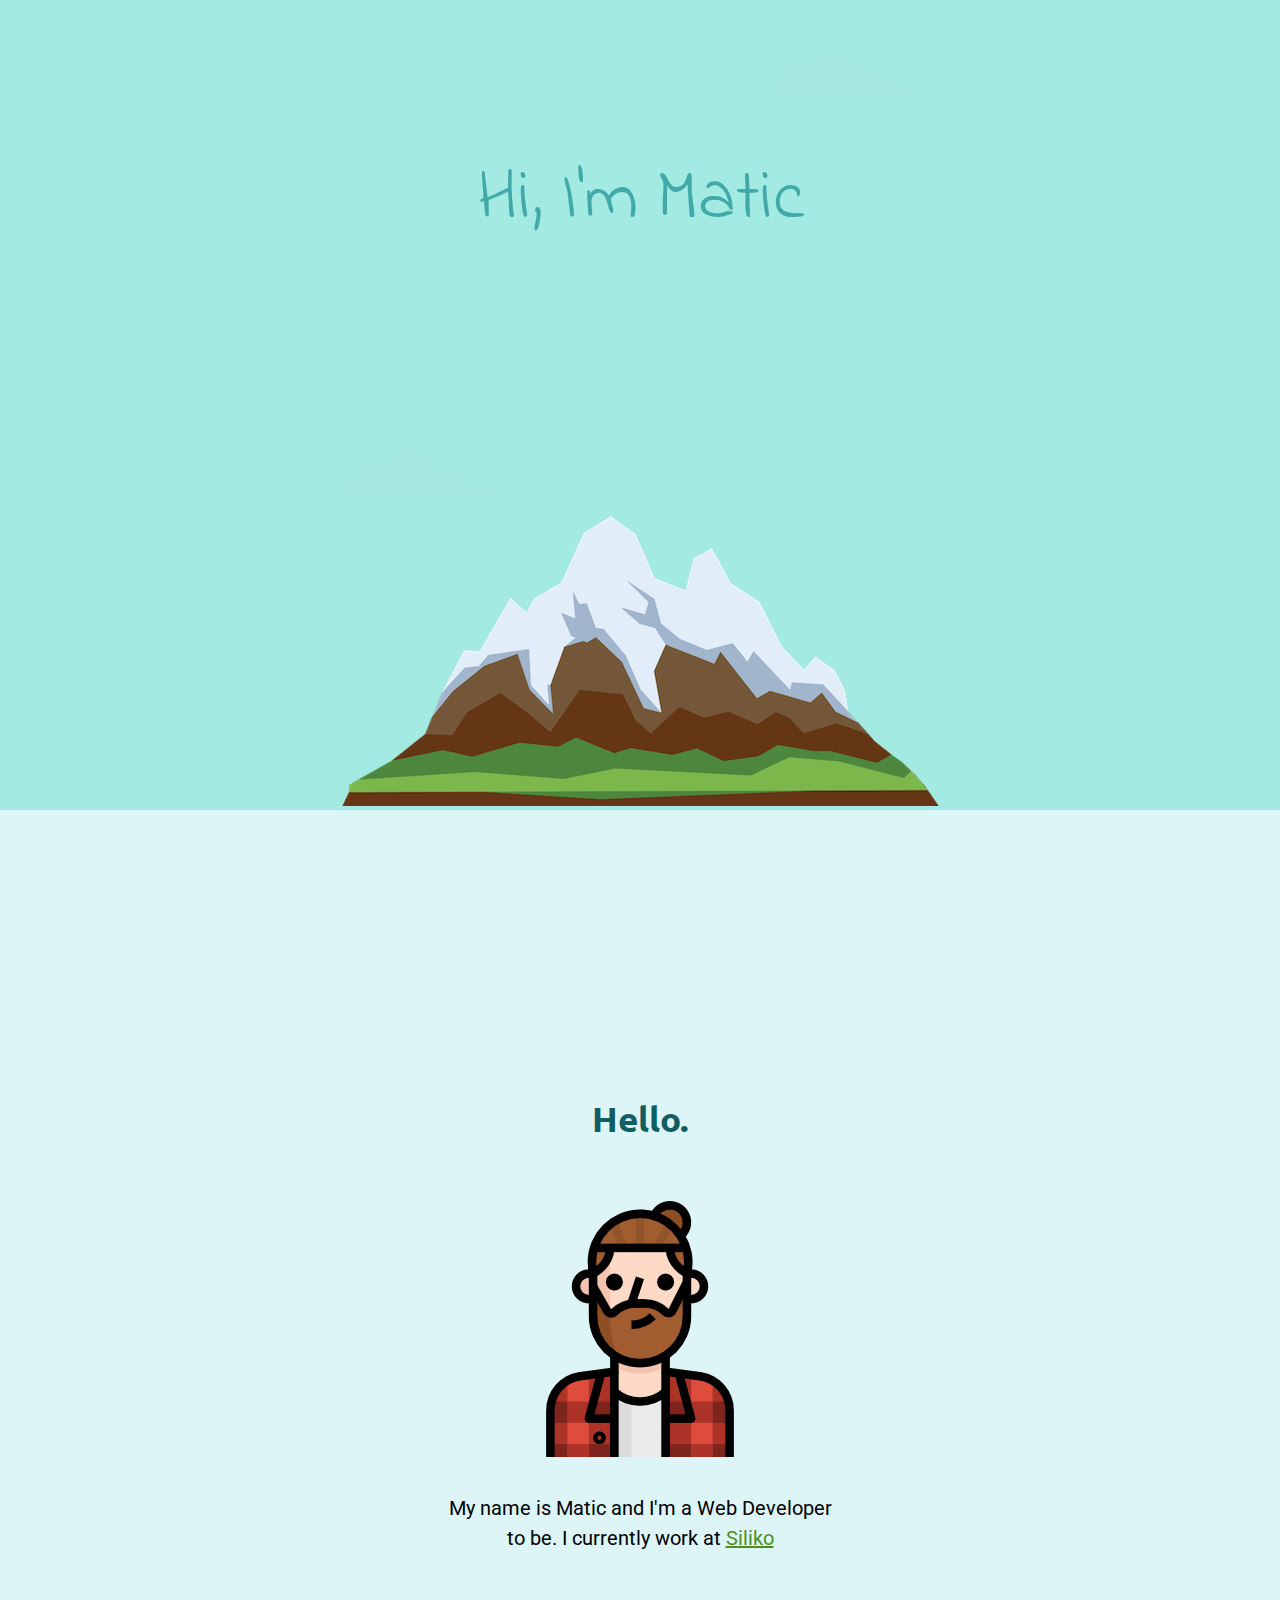
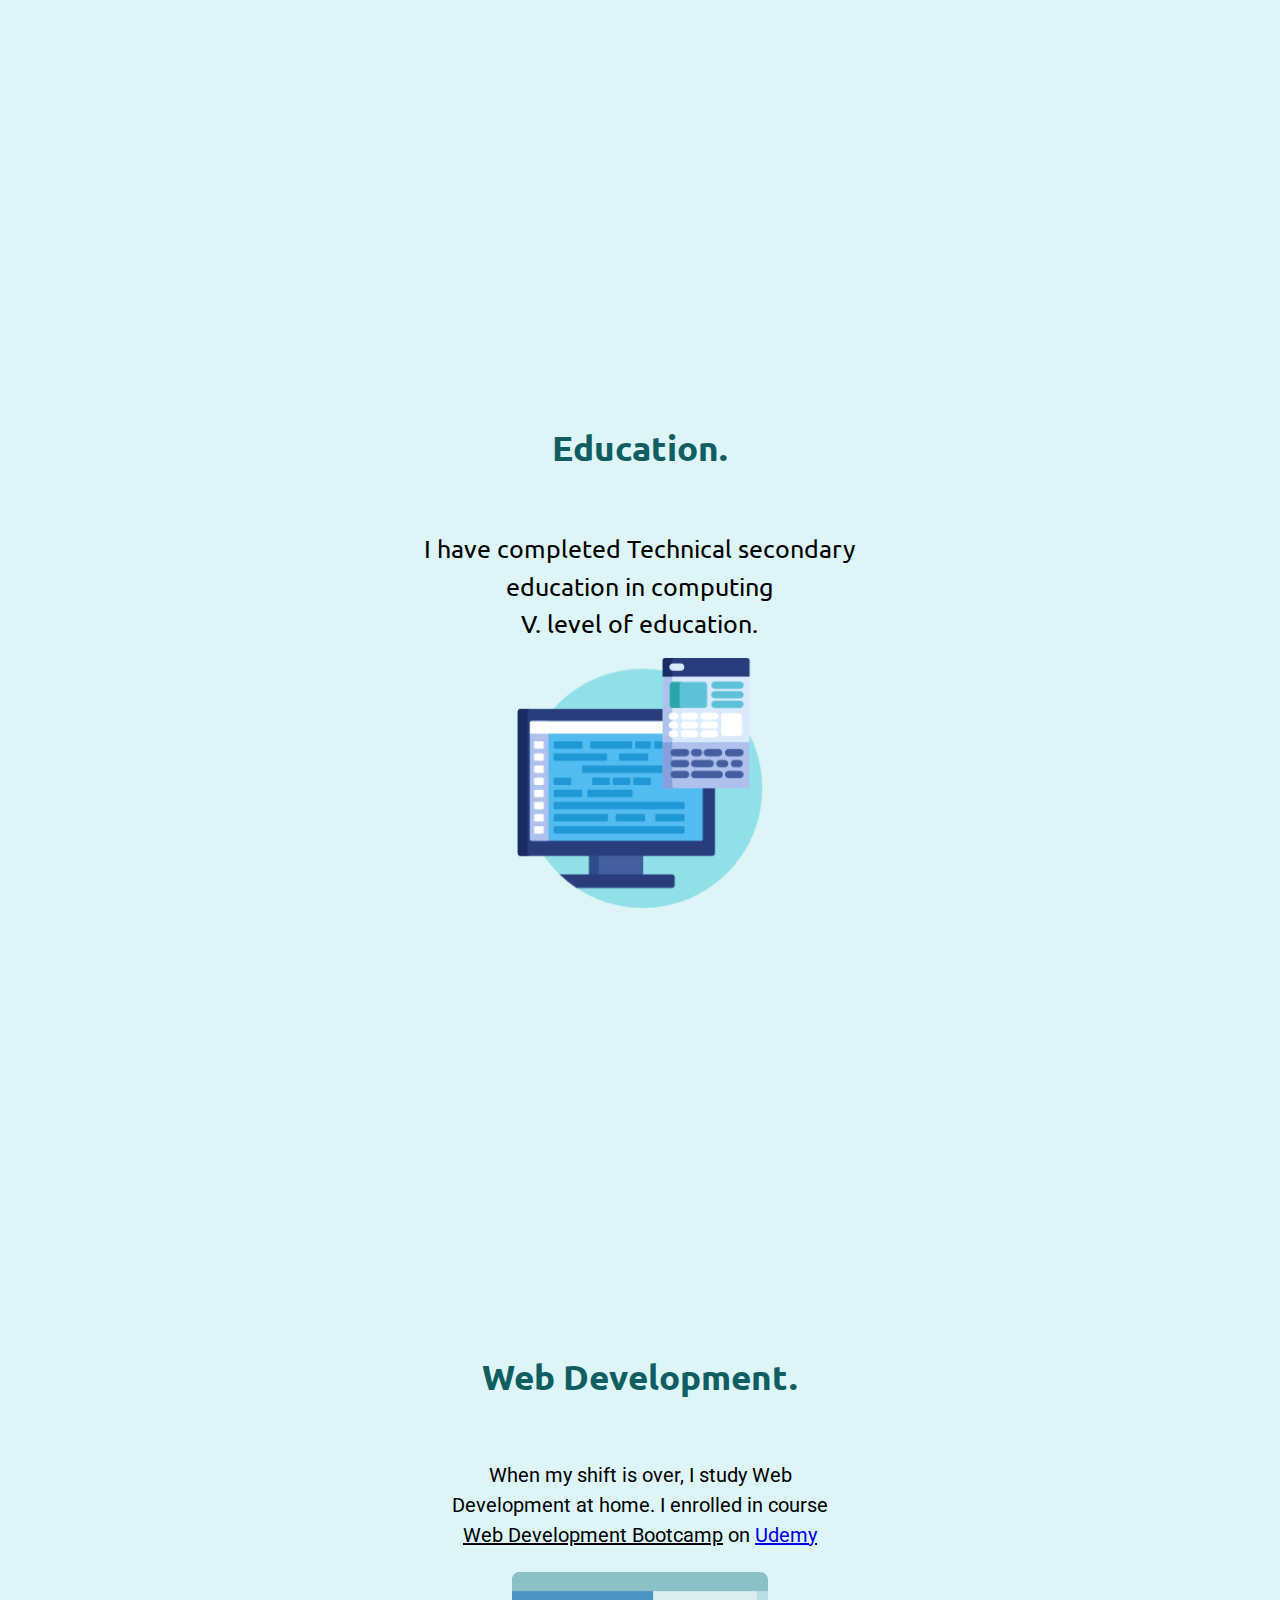
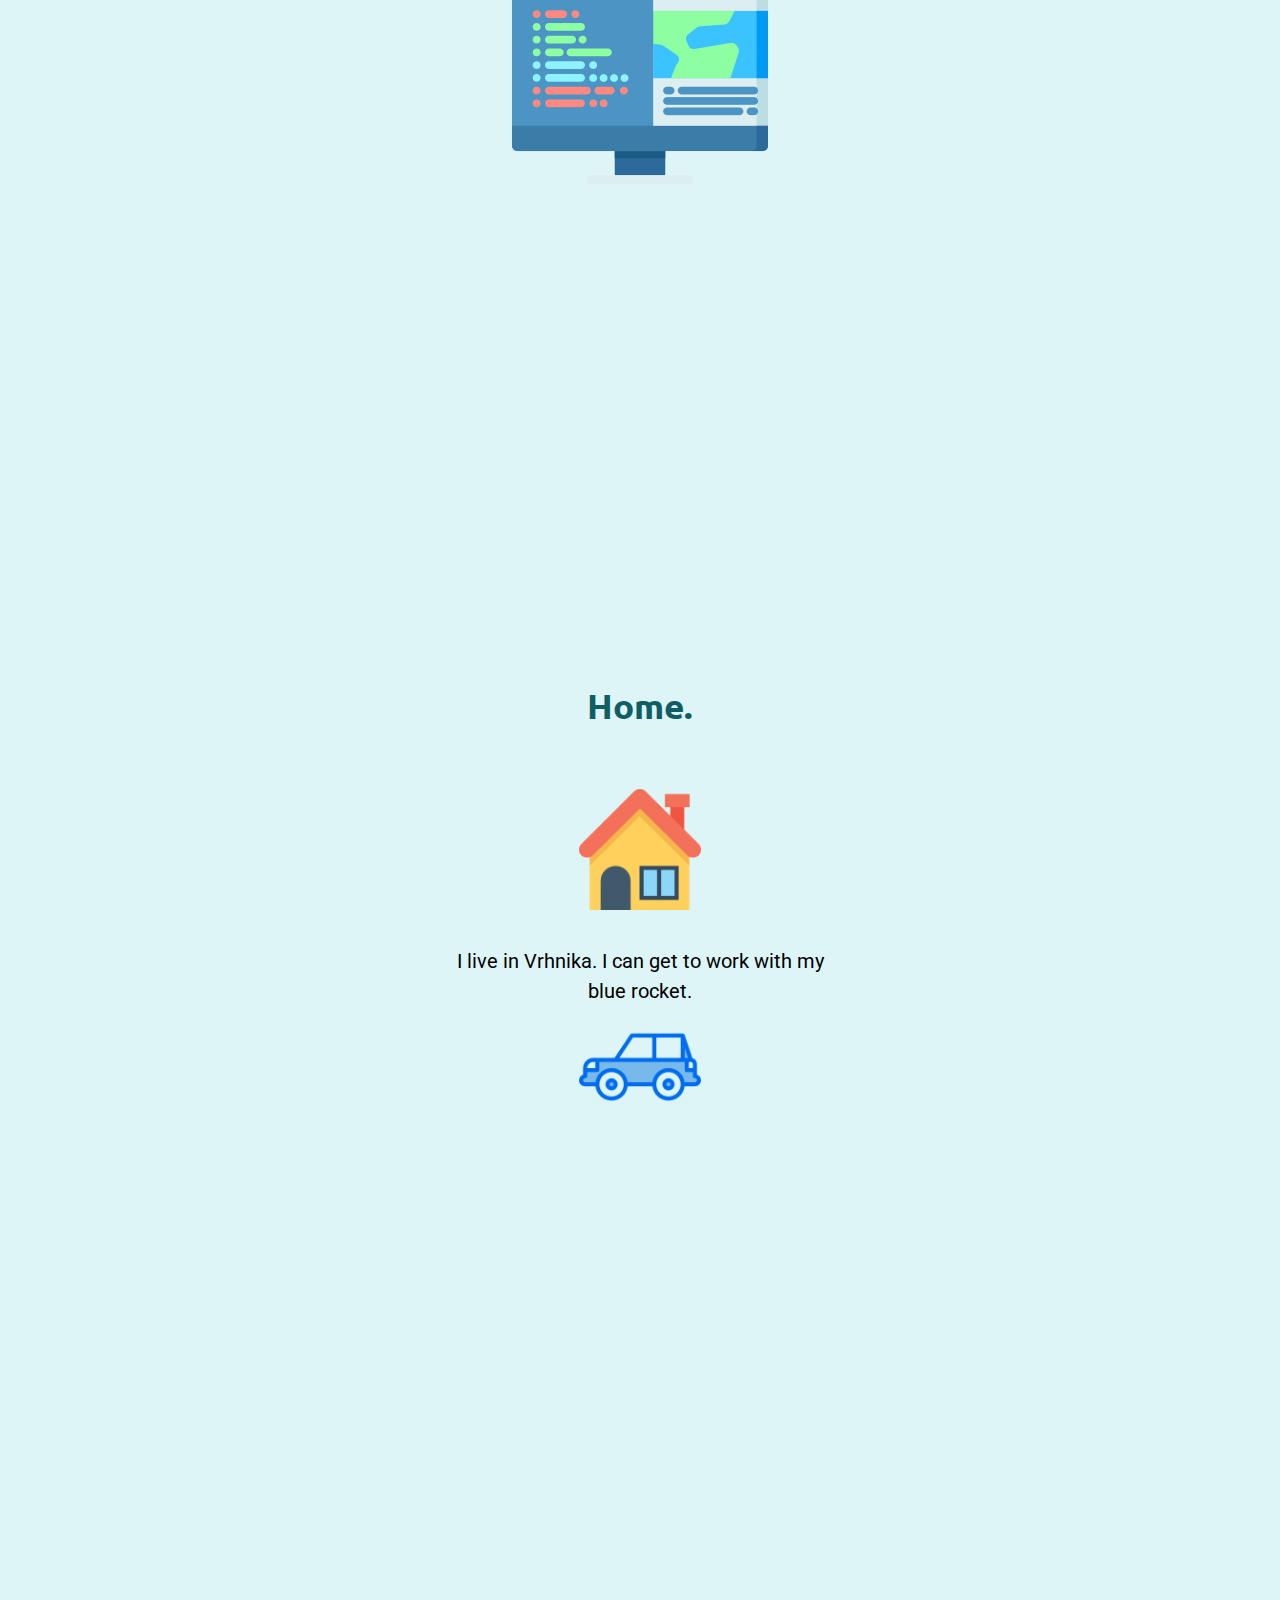
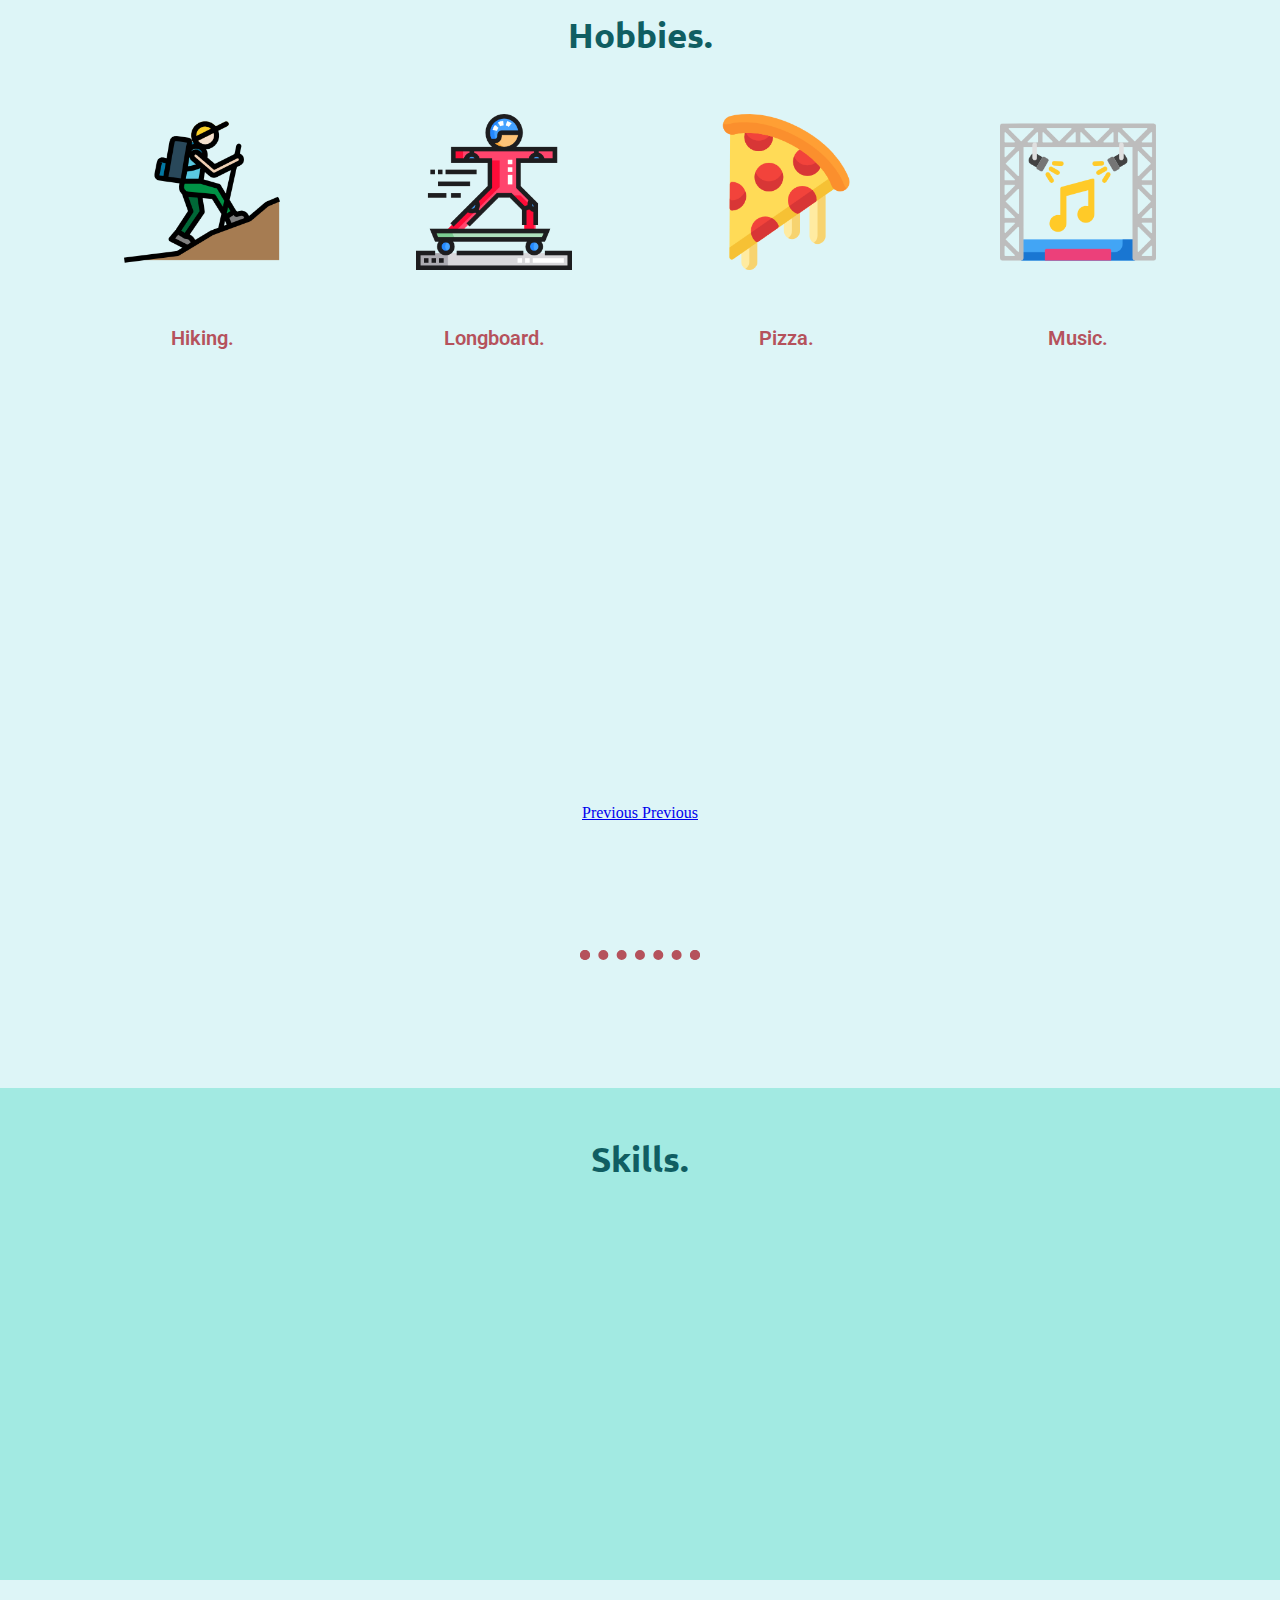
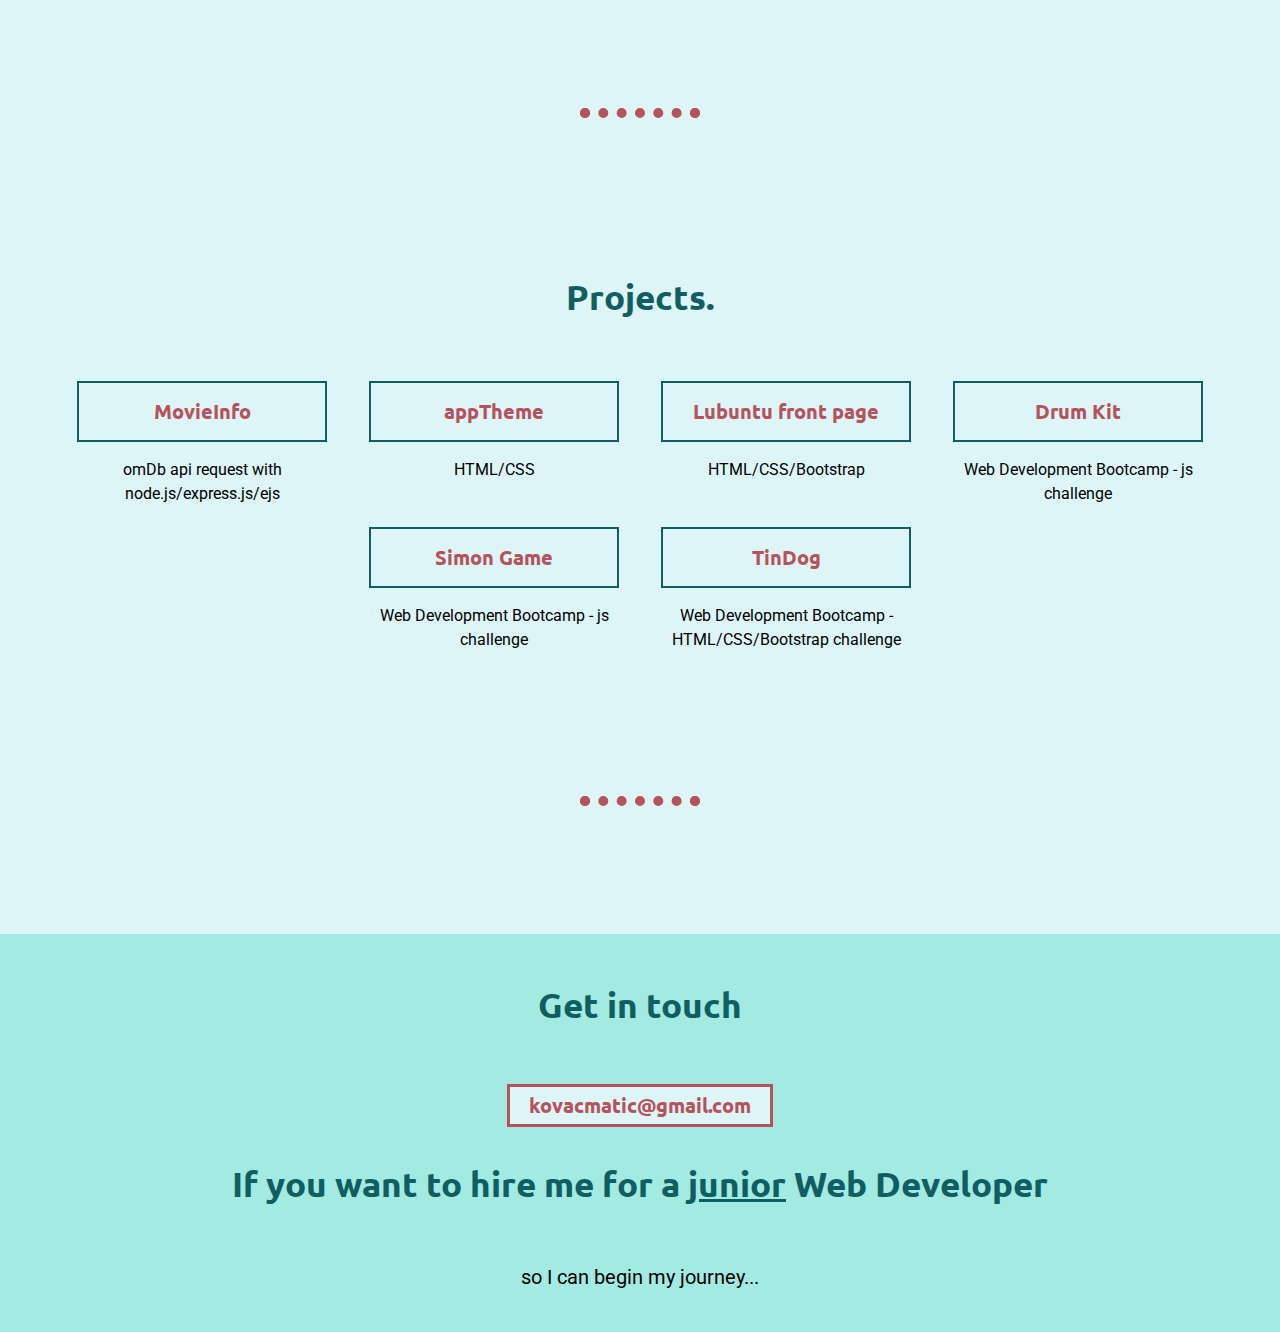
==== commit d9abee59: "Add files via upload" ====
--- a/index.html
+++ b/index.html
@@ -9,16 +9,19 @@
   <meta charset="utf-8">
 
   <!-- BOOTSTRAP -->
+
   <link rel="stylesheet" href="https://stackpath.bootstrapcdn.com/bootstrap/4.2.1/css/bootstrap.min.css" integrity="sha384-GJzZqFGwb1QTTN6wy59ffF1BuGJpLSa9DkKMp0DgiMDm4iYMj70gZWKYbI706tWS" crossorigin="anonymous">
 
-  <!-- GOOGLE FONTS -->
-  <!-- <link href="https://fonts.googleapis.com/css?family=Indie+Flower|Roboto|Ubuntu" rel="stylesheet"> -->
+
 
   <link rel="stylesheet" href="css/flexboxgrid.css">
   <link rel="stylesheet" href="css/style.css">
 </head>
 
 <body>
+
+
+
 
   <!-- MAIN HEADER -->
   <header id="main-header">
@@ -36,6 +39,39 @@
     </div>
   </header>
 
+
+  <!-- NAVIGATION BAR -->
+
+  <nav id = "navigation-bar">
+    <div class="navbar navbar-expand-sm navbar-light orange-bg">
+
+        <button class="navbar-toggler" type="button" data-toggle="collapse" data-target="#navbarSupportedContent" aria-controls="navbarSupportedContent" aria-expanded="false" aria-label="Toggle navigation">
+    <span class="navbar-toggler-icon"></span>
+  </button>
+
+        <div class="collapse navbar-collapse justify-content-center" id="navbarSupportedContent">
+        <ul class = "navbar-nav ">
+            <li class="nav-item active">
+                <a class="nav-link" href="#about">About</a>
+            </li>
+
+            <li class="nav-item ">
+                <a class="nav-link" href="#skills">Skills</a>
+            </li>
+
+            <li class="nav-item ">
+                <a class="nav-link" href="#projects">Projects</a>
+            </li>
+
+            <li class="nav-item ">
+                <a class="nav-link" href="#contact">Contact</a>
+            </li>
+        </ul>
+    </div>
+
+    </div>
+</nav>
+
   <!-- SECTION ABOUT -  -->
   <section id="about">
     <div class="container-fluid ">
@@ -78,7 +114,7 @@
                 <div class="d-block w-100 vh100">
                   <h2>Home.</h2>
                   <img src="img/about/house.png" class="carousel-image img-fluid small-img" alt="house-img">
-                  <p>I live in Vrhnika, just 20km from Ljubljana. I can get there with my blue rocket. </p>
+                  <p>I live in Vrhnika. I can get to work with my blue rocket. </p>
                   <img src="img/about/car.png " class="carousel-image img-fluid small-img" alt="car-img">
                 </div>
               </div>
--- a/css/style.css
+++ b/css/style.css
@@ -6,7 +6,7 @@
   height: auto;
   margin: 0;
   padding: 0;
-  overflow: auto;
+  /* overflow: auto; */
 }
 body{ background-color: #ddf5f7; }
 
@@ -22,7 +22,9 @@
 .container{
   margin: auto;
 }
-
+.orange-bg{
+  background-color: #b5525c;
+}
 .light-blue{
   background-color: #ddf5f7;
 }
@@ -99,6 +101,25 @@
   position: absolute;
 }
 
+/* NAVIGATION BAR */
+#navigation-bar{
+    position: sticky;
+    top: 0;
+    opacity: 0;
+    font-family: 'Ubuntu', sans-serif;
+    font-size: 20px;
+    font-weight: 600;
+    z-index: 1;
+}
+
+#navigation-bar div.navbar{
+  border-bottom: 3px solid #fff;
+}
+
+#navigation-bar ul li a{
+  color: #fff;
+  opacity: 1;
+}
 
 /* SECTION ABOUT */
 #about p{
@@ -156,9 +177,7 @@
     font-family: 'Ubuntu', sans-serif;
 }
 
-#about p{
-  width: 100%;
-}
+
 
 .small-img{
   width: 10%;
@@ -278,7 +297,11 @@
 
   #cloud-bottom{
     display: none;
-  };
+  }
+
+  #about p{
+    width: 100%;
+  }
 
 
 
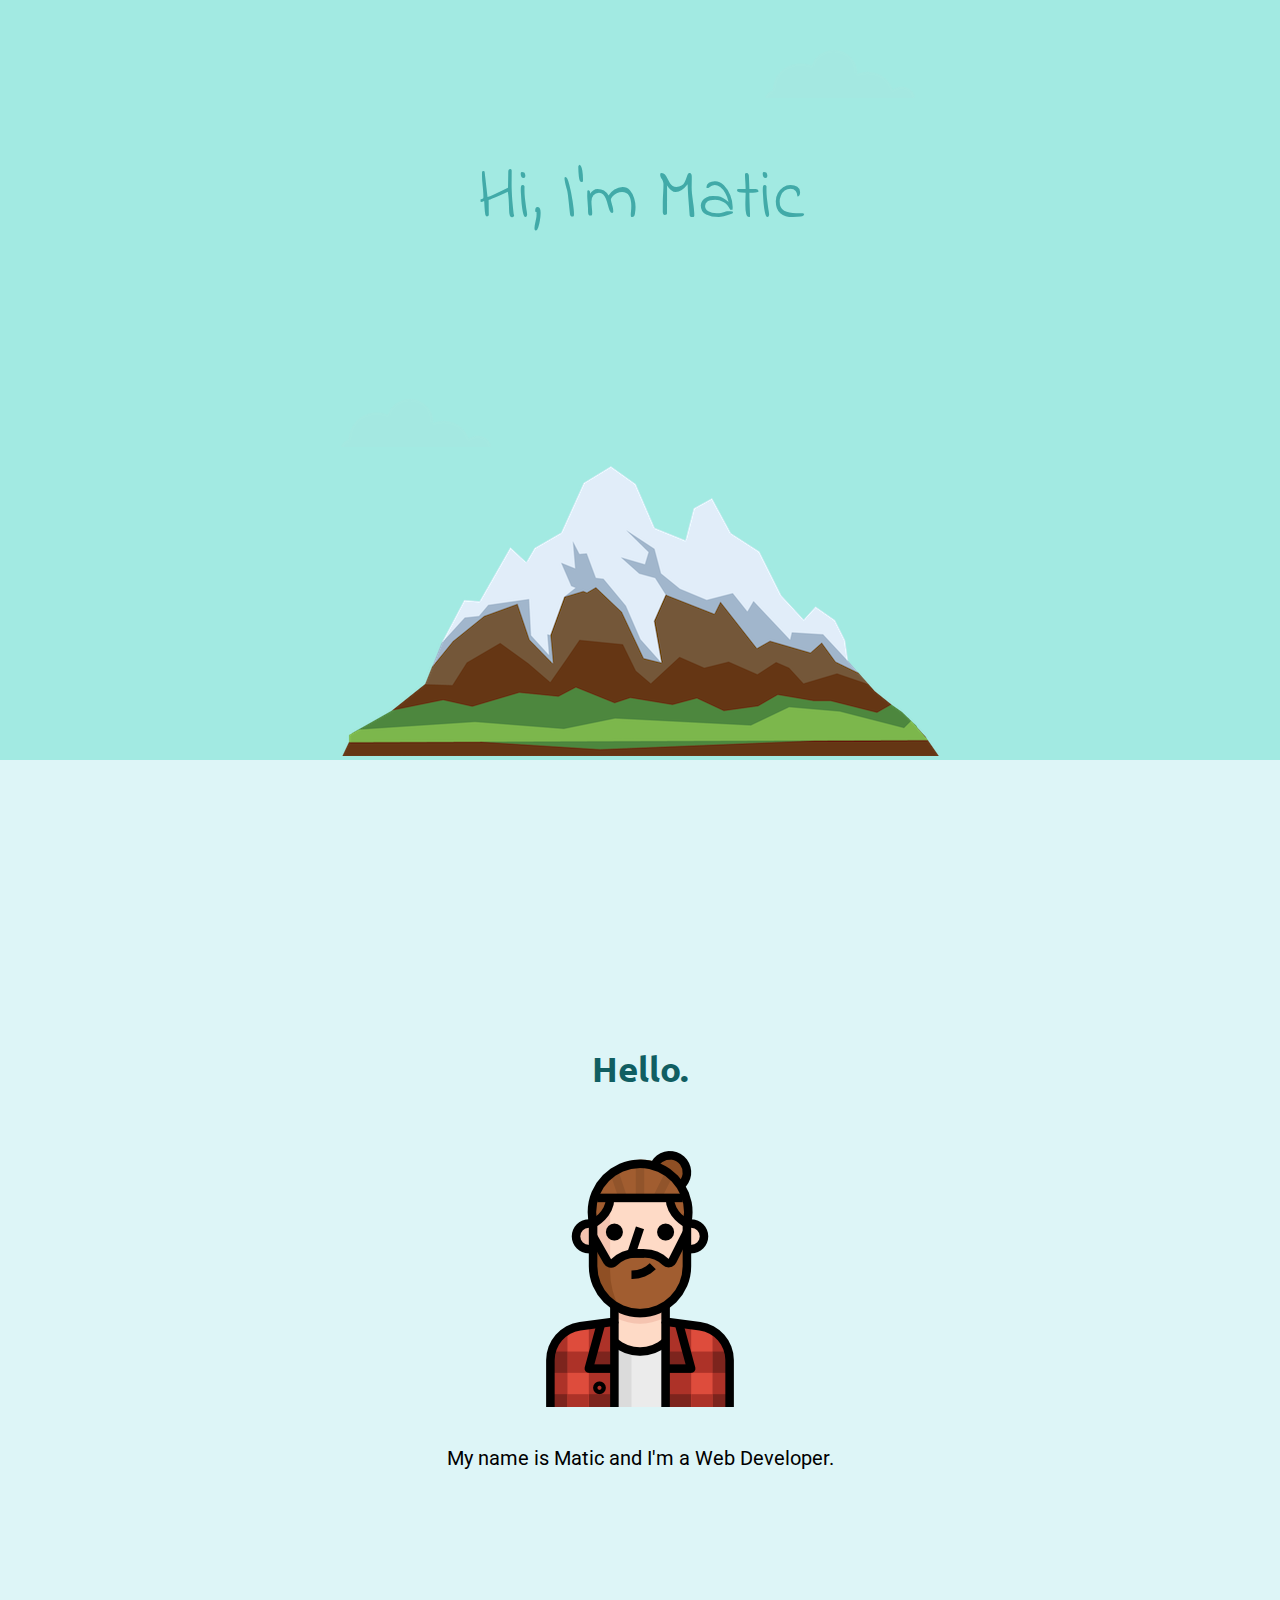
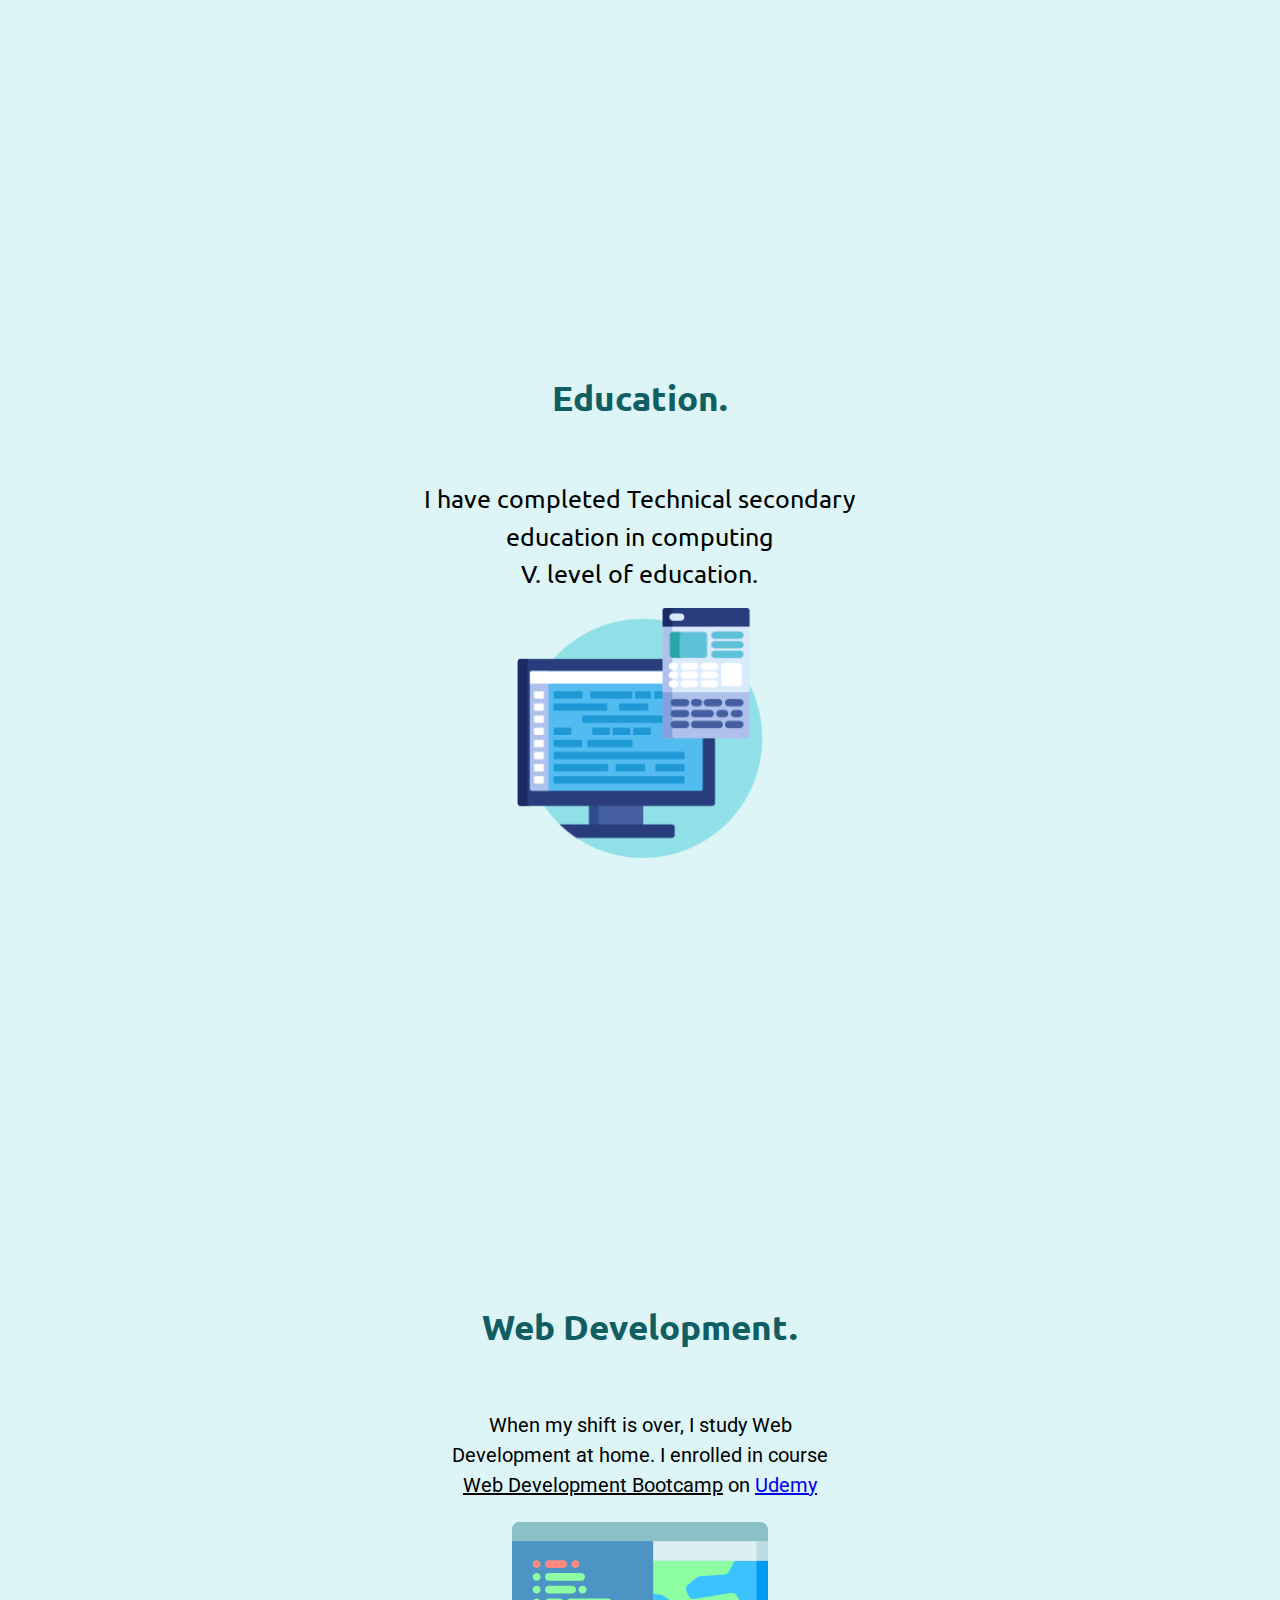
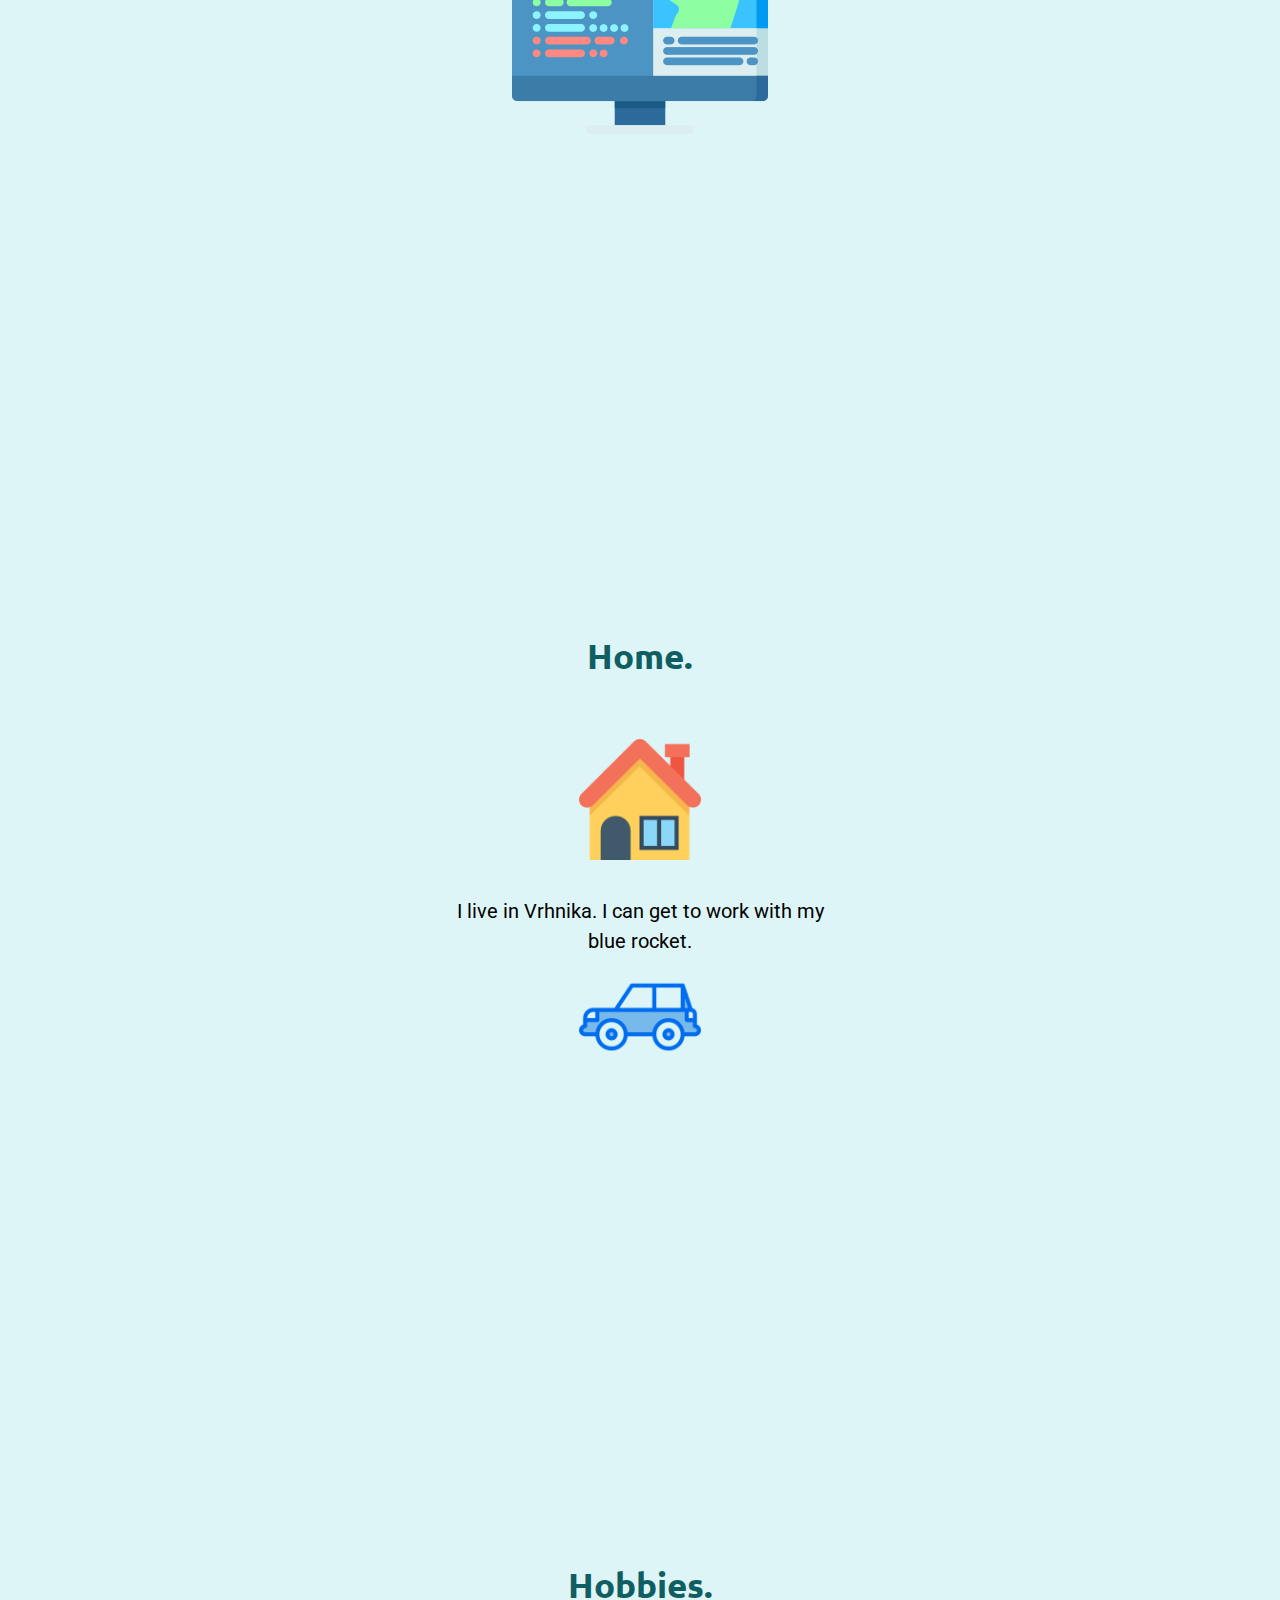
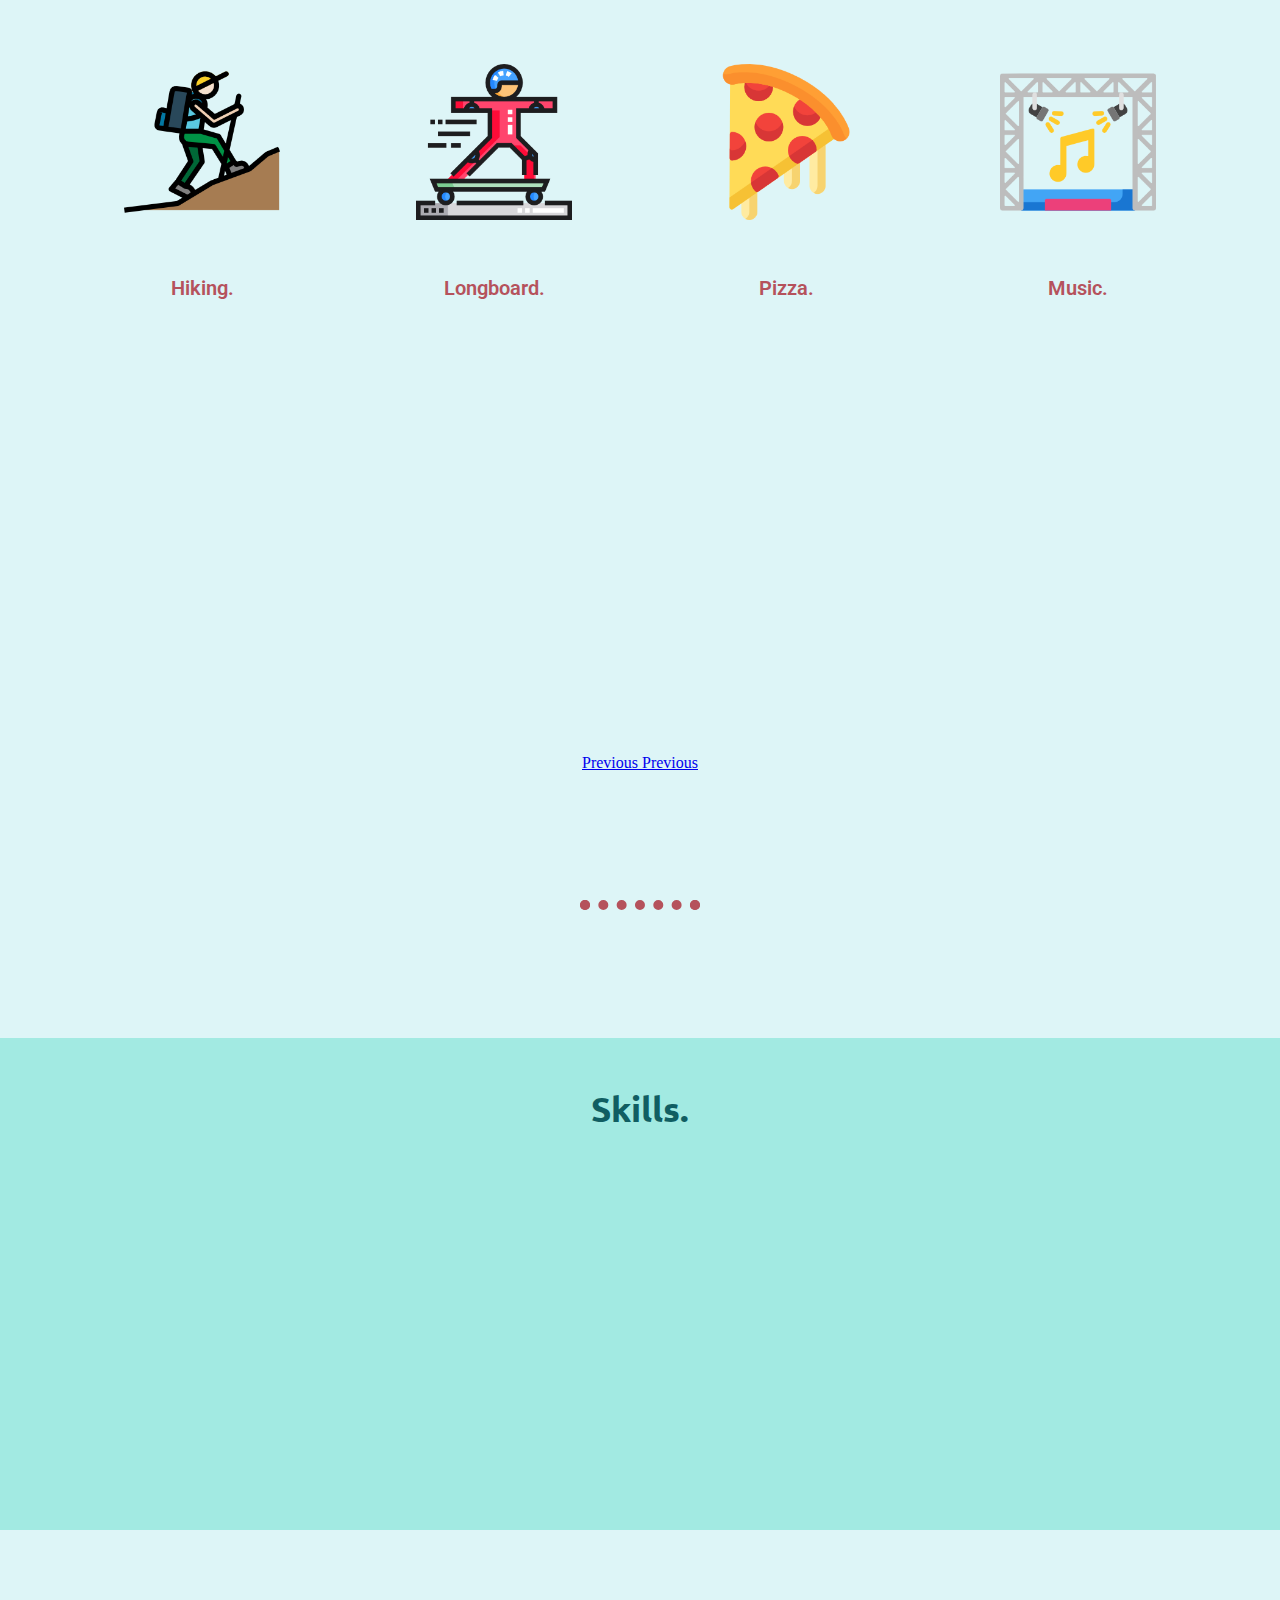
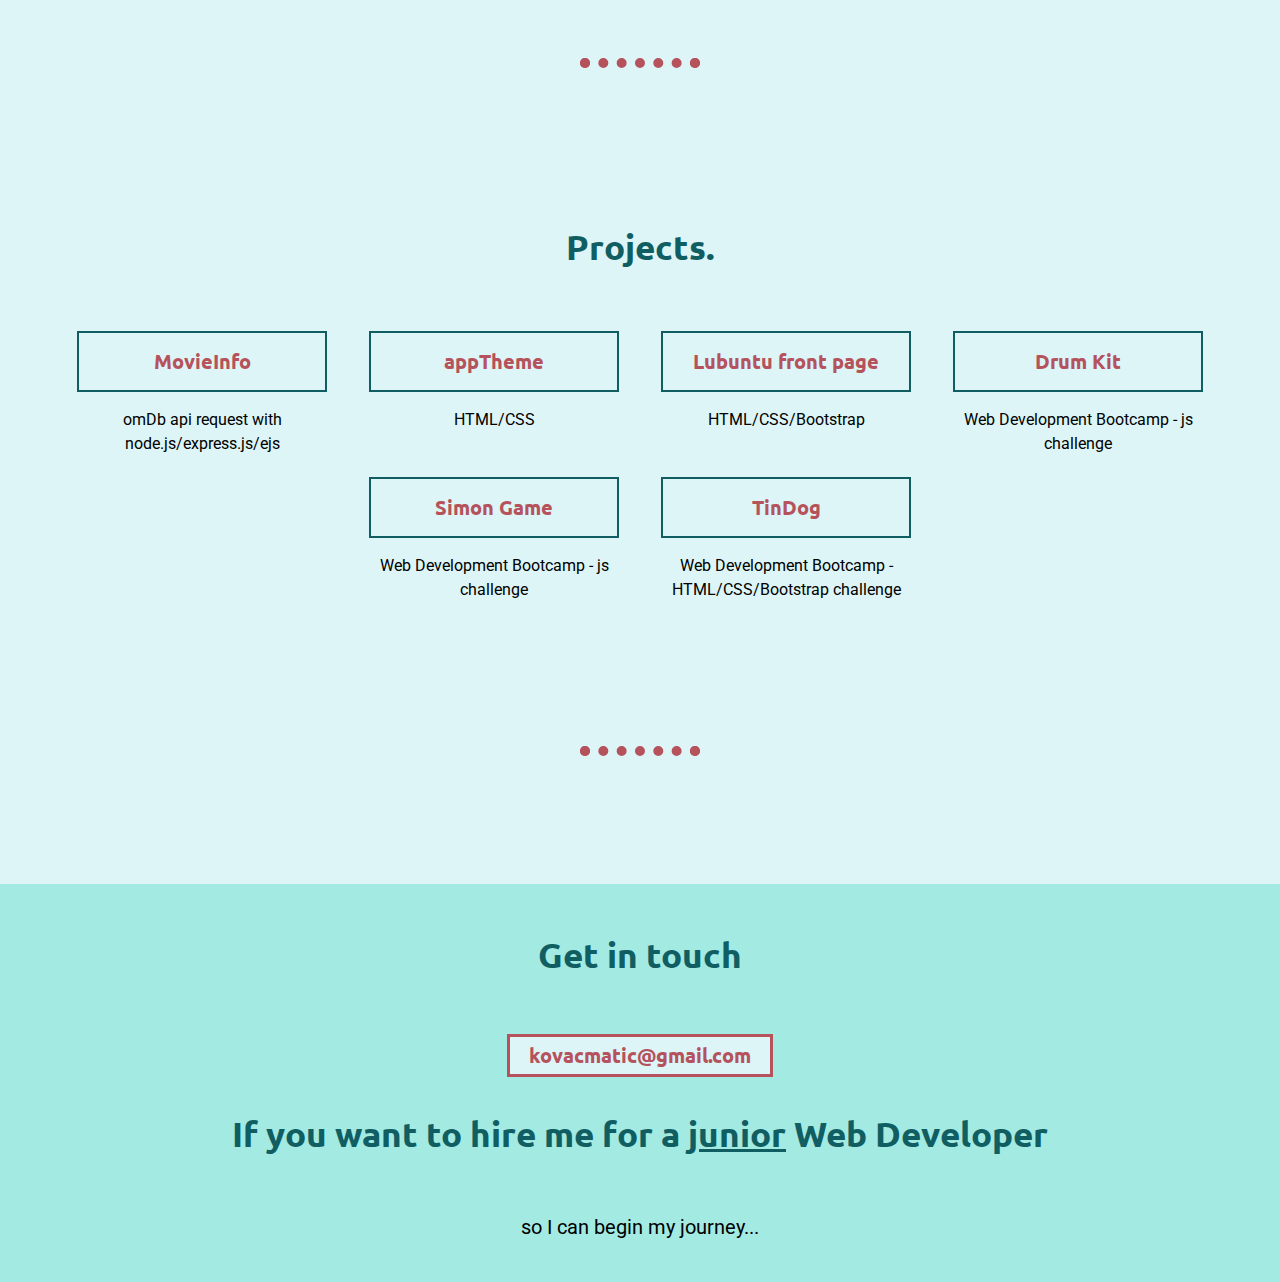
==== commit 864ebeca: "Add files via upload" ====
--- a/index.html
+++ b/index.html
@@ -31,7 +31,7 @@
           <img id="cloud-top" class="img-fluid opacity" src="img/cloud.png" alt="cloud-img">
           <h1>Hi, I'm Matic</h1>
           <h2 class="opacity">a web developer</h2>
-          <p class="opacity">to be...</p>
+          <!-- <p class="opacity">to be...</p> -->
           <img id="cloud-bottom" class="img-fluid opacity" src="img/cloud.png" alt="cloud-img">
           <img id="mountain-img" class="img-fluid" src="img/mountain.png" alt="mountain-img">
         </div>
@@ -86,7 +86,7 @@
                 <div class="d-block w-100 vh100">
                   <h2>Hello.</h2>
                   <img class="carousel-image-profile img-fluid" src="img/man.png" alt="">
-                  <p class="">My name is Matic and I'm a Web Developer to be. I currently work at <span class="siliko-color">Siliko</span></p>
+                  <p class="">My name is Matic and I'm a Web Developer.</p>
                 </div>
               </div>
 
@@ -191,7 +191,7 @@
         <div class="col-xs-12 col-sm-12 col-md-12 col-lg-12">
           <h2 id="skillsHeader">Skills.</h2>
           <p class="opacity">I'm learning to code over the internet. I enrolled in a
-            The Complete 2019 Web Development Bootcamp by Angela Yu and these are my junior skills
+            The Complete 2019 Web Development Bootcamp by Angela Yu and these are my skills.
           </p>
         </div>
 
--- a/css/style.css
+++ b/css/style.css
@@ -8,7 +8,7 @@
   padding: 0;
   /* overflow: auto; */
 }
-body{ background-color: #ddf5f7; }
+body{ background-color: #ddf5f7;}
 
 .opacity{ opacity: 0; }
 
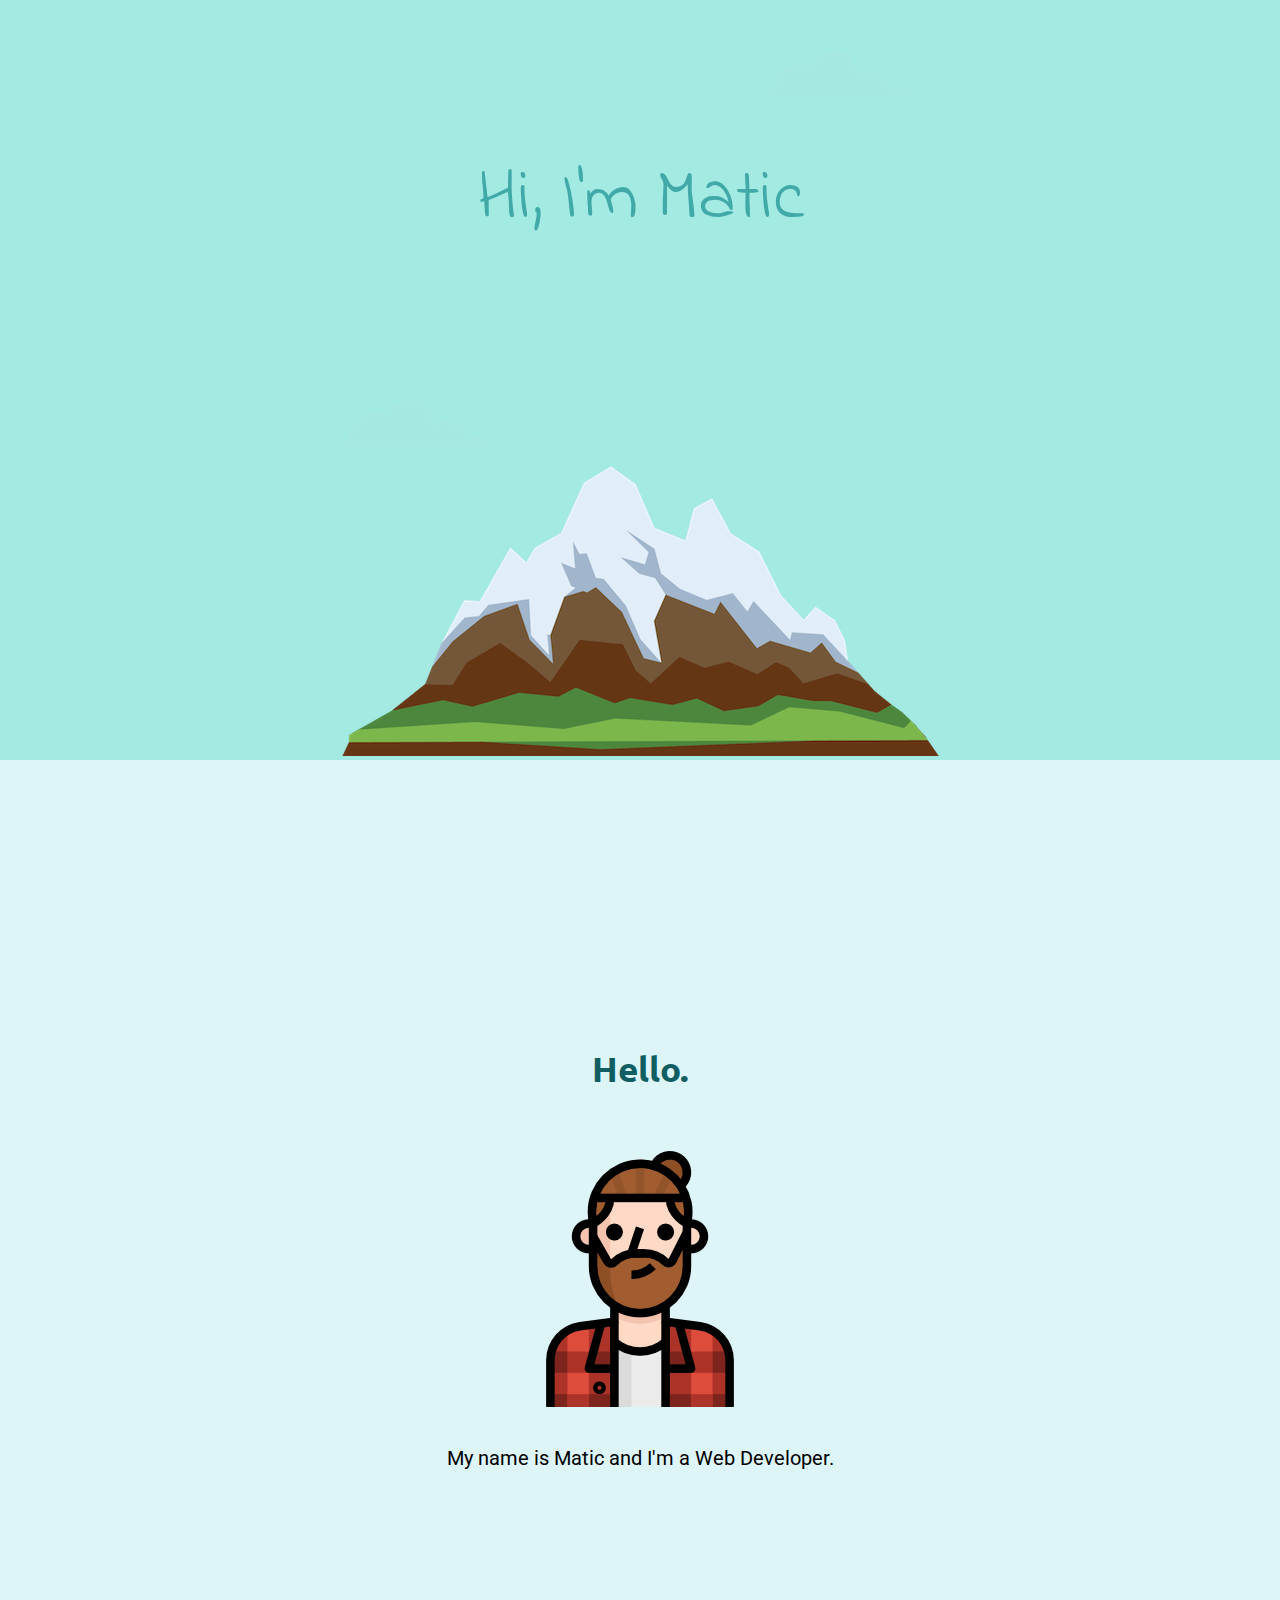
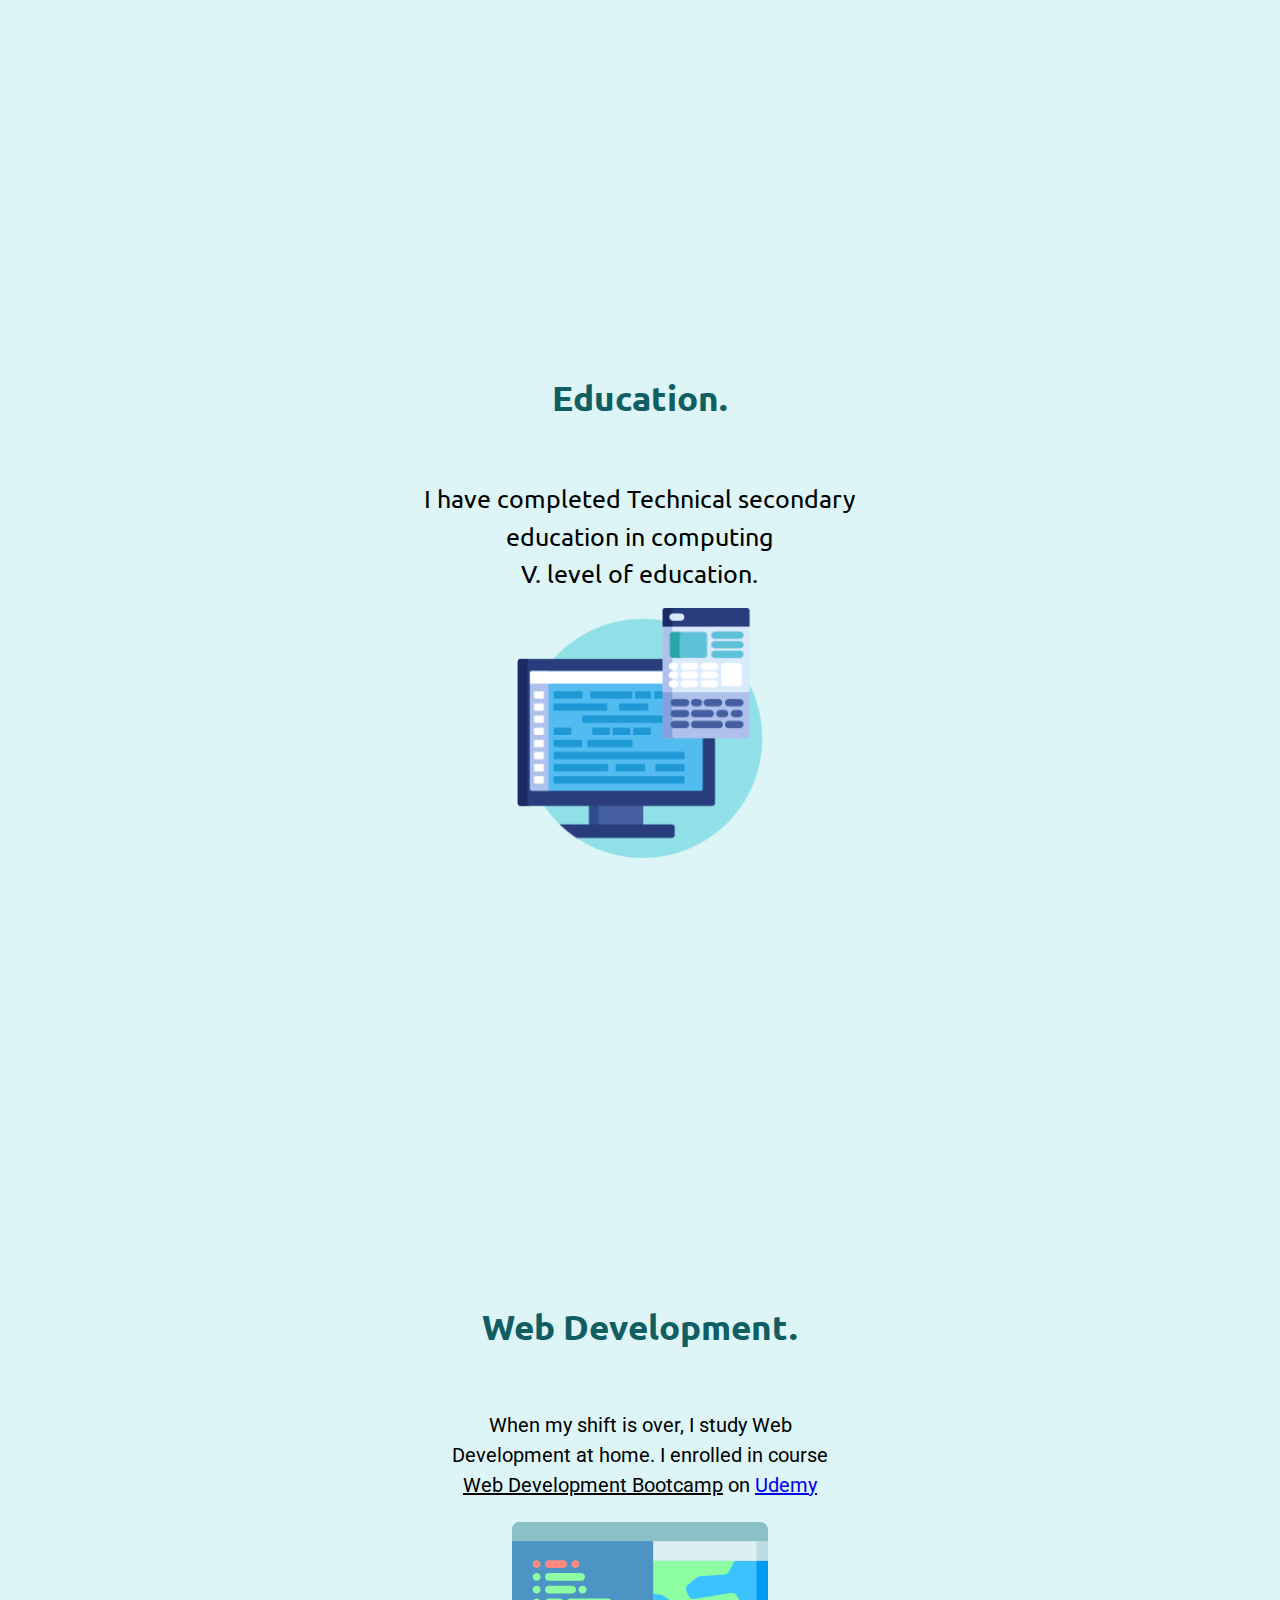
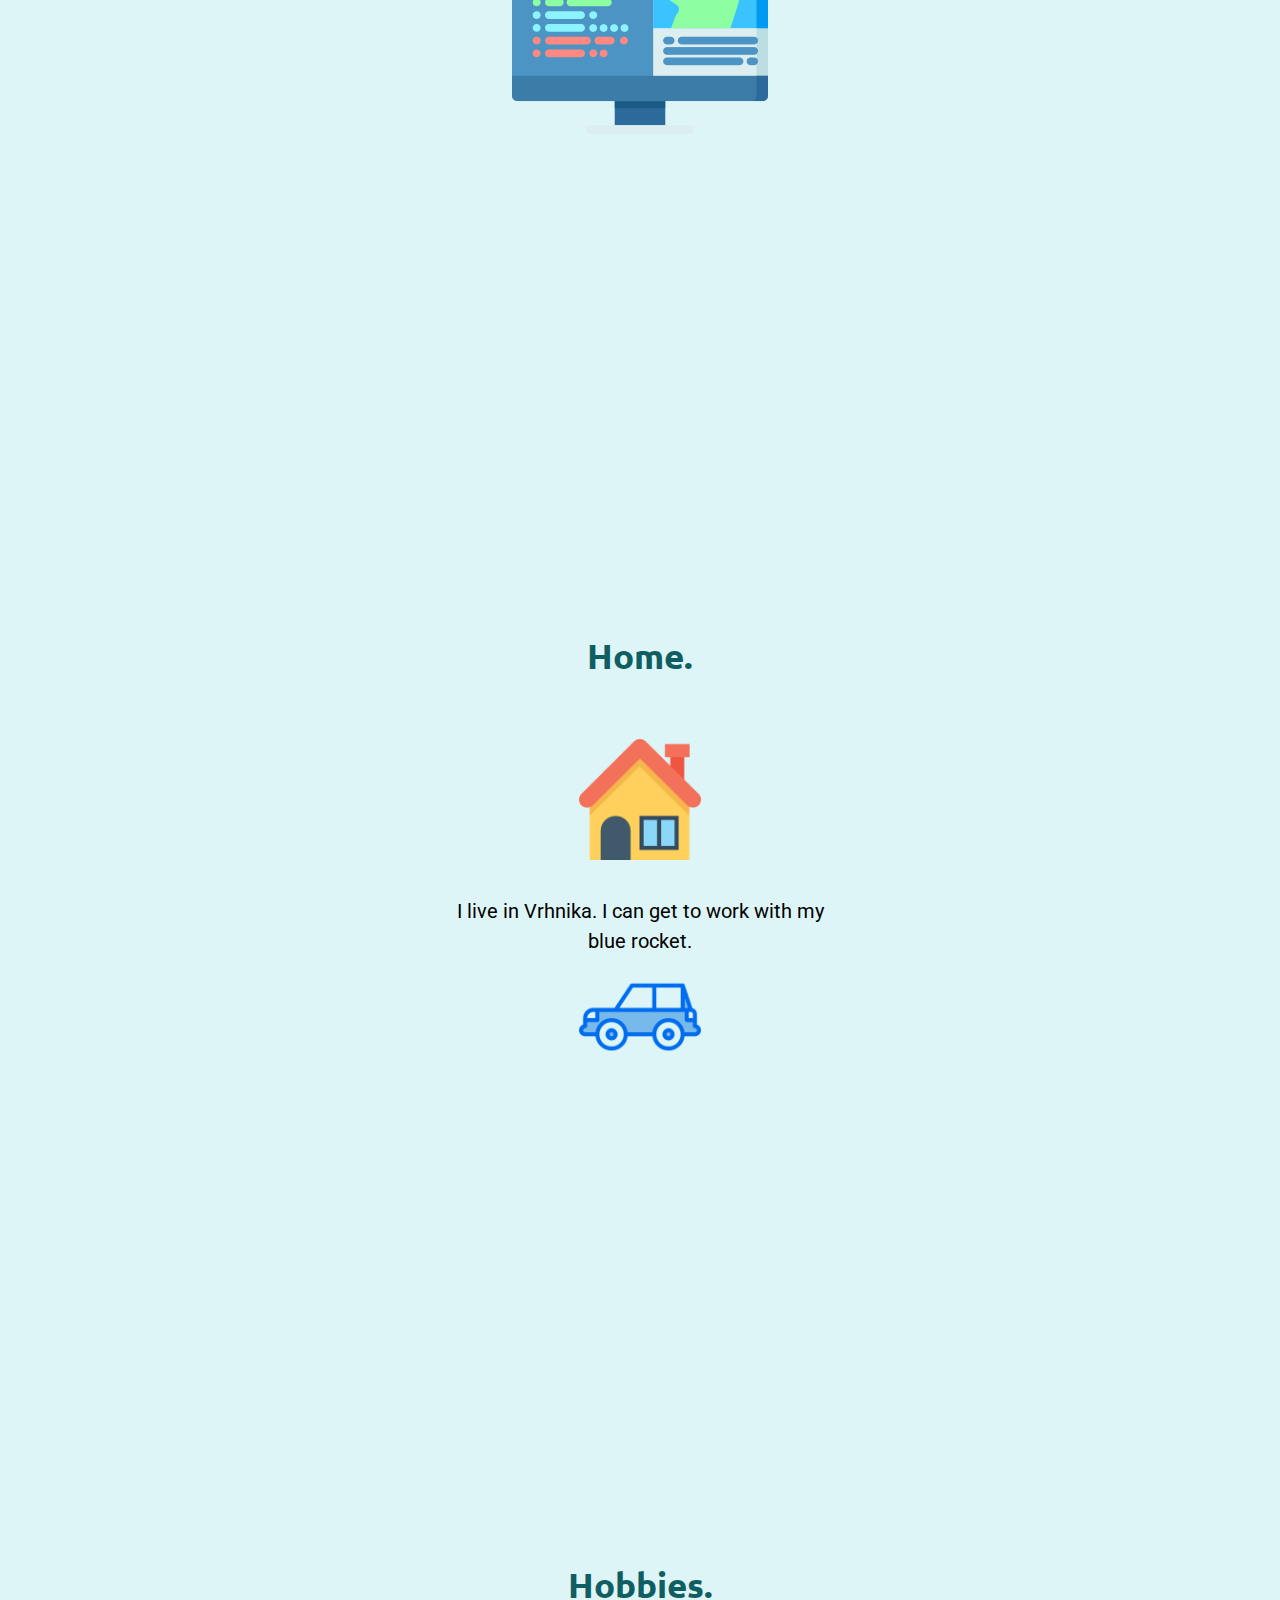
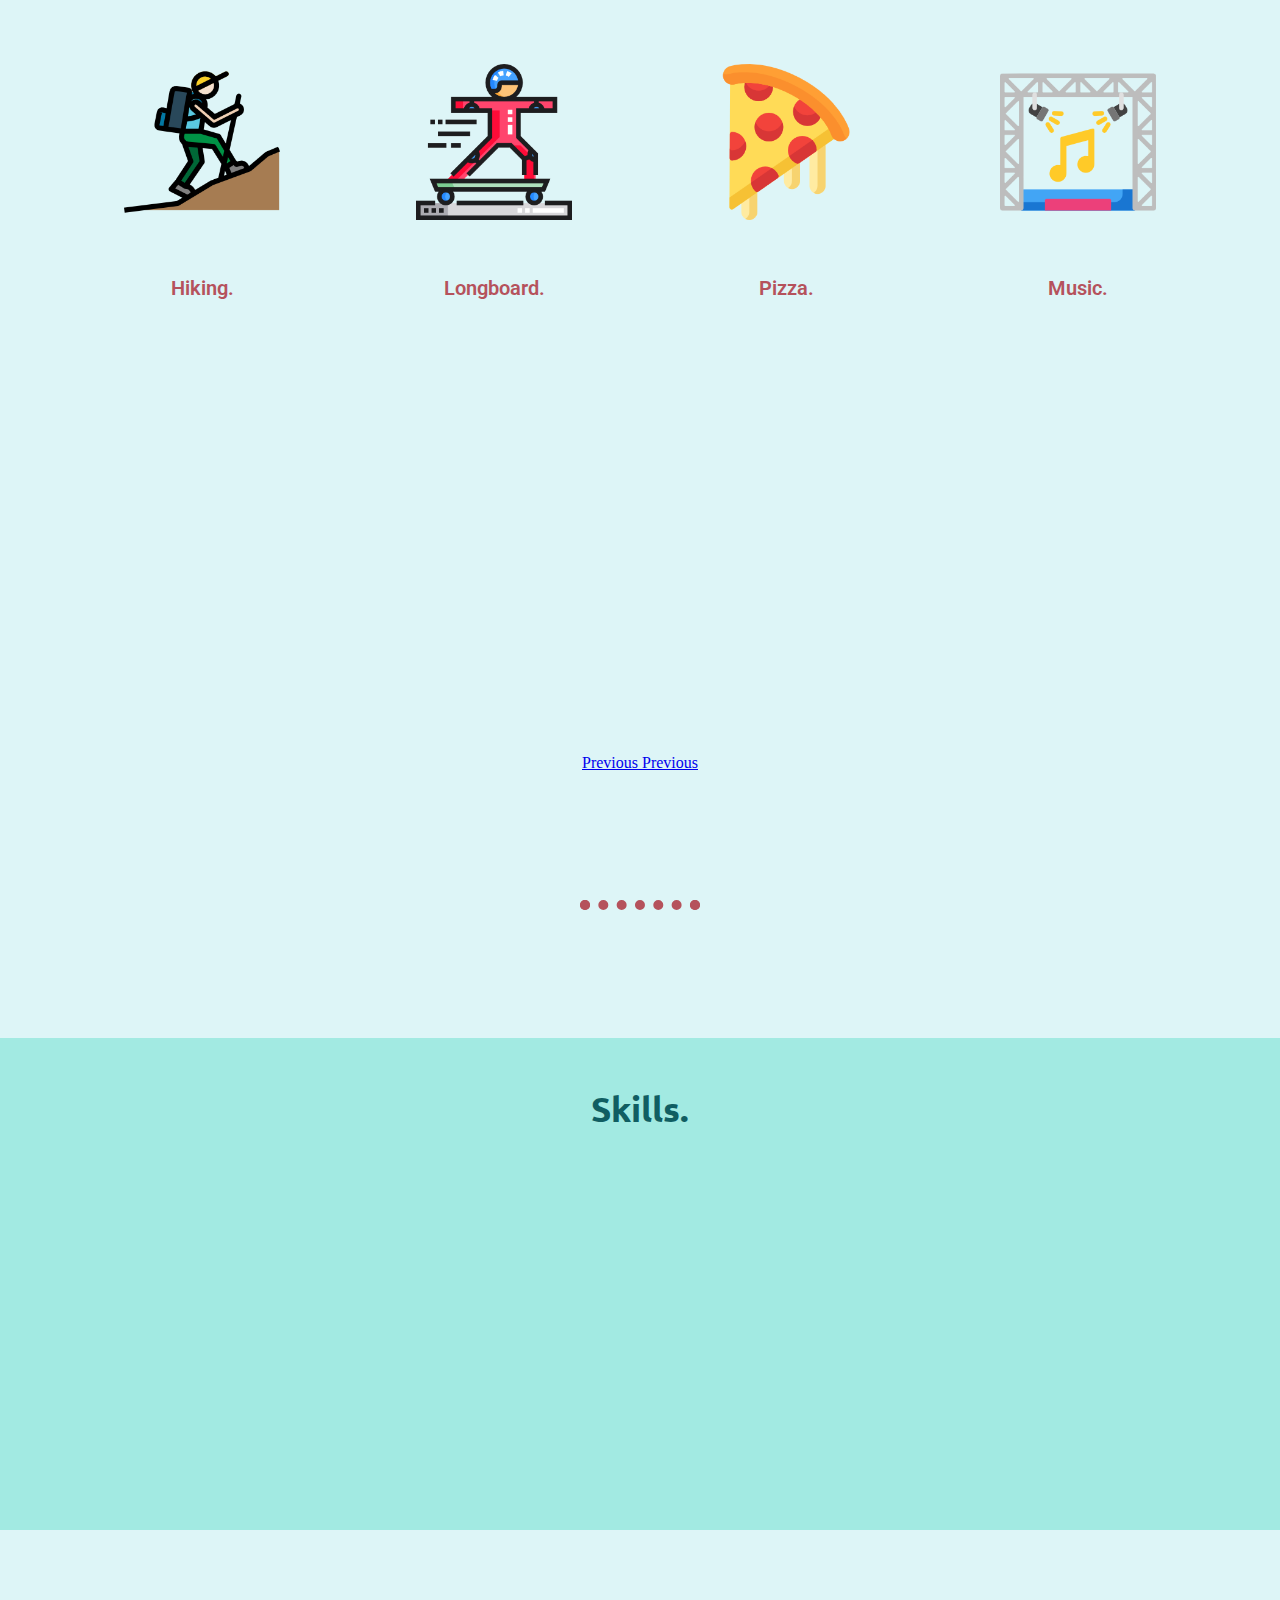
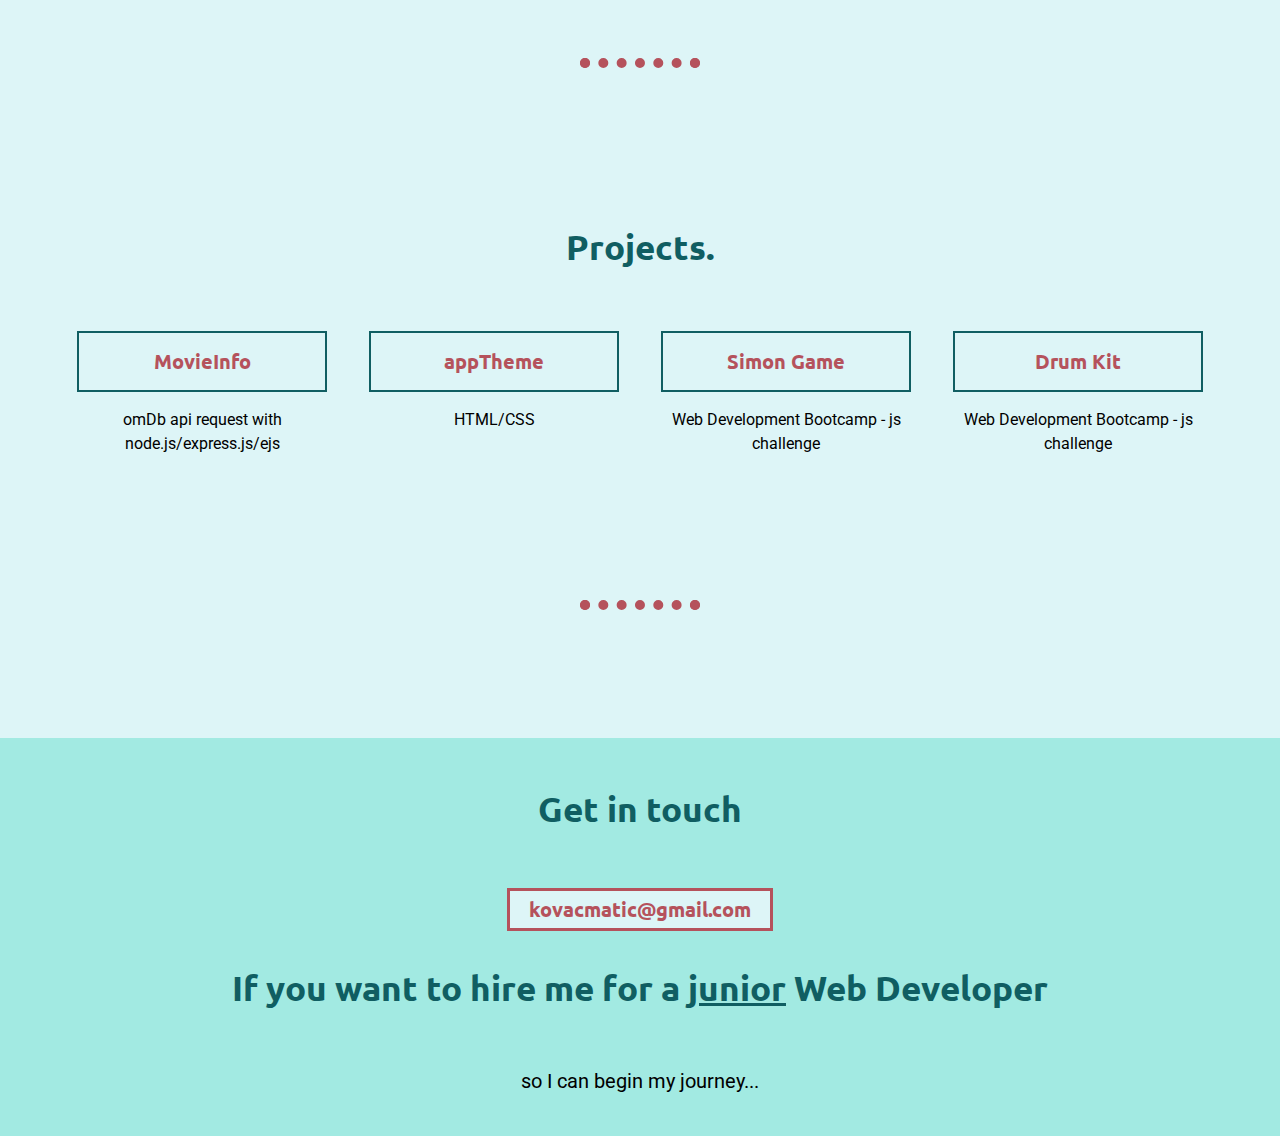
==== commit 8eaab223: "Add files via upload" ====
--- a/index.html
+++ b/index.html
@@ -239,28 +239,29 @@
         </div>
 
         <!-- PROJECT 3 -->
-        <div class="project-a col-xs-12 col-sm-6 col-md-3 col-lg-3">
+        <!-- <div class="project-a col-xs-12 col-sm-6 col-md-3 col-lg-3">
           <a href="projects/lubuntu-website/index.html" target="_blank">Lubuntu front page</a>
           <p>HTML/CSS/Bootstrap</p>
-        </div>
+        </div> -->
 
         <!-- PROJECT 4 -->
+        <div class="project-a col-xs-12 col-sm-6 col-md-3 col-lg-3">
+          <a href="projects/SimonGame/index.html" target="_blank">Simon Game</a>
+          <p>Web Development Bootcamp - js challenge</p>
+        </div>
+
+
+        <!-- PROJECT 5 -->
         <div class="project-a col-xs-12 col-sm-6 col-md-3 col-lg-3">
           <a href="projects/DrumKit/index.html" target="_blank">Drum Kit</a>
           <p>Web Development Bootcamp - js challenge</p>
         </div>
 
-        <!-- PROJECT 5 -->
-        <div class="project-a col-xs-12 col-sm-6 col-md-3 col-lg-3">
-          <a href="projects/SimonGame/index.html" target="_blank">Simon Game</a>
-          <p>Web Development Bootcamp - js challenge</p>
-        </div>
-
         <!-- PROJECT 6 -->
-        <div class="project-a col-xs-12 col-sm-6 col-md-3 col-lg-3">
+        <!-- <div class="project-a col-xs-12 col-sm-6 col-md-3 col-lg-3">
           <a href="projects/TinDog/index.html" target="_blank">TinDog</a>
           <p>Web Development Bootcamp - HTML/CSS/Bootstrap challenge</p>
-        </div>
+        </div> -->
 
       </div>
     </div>
